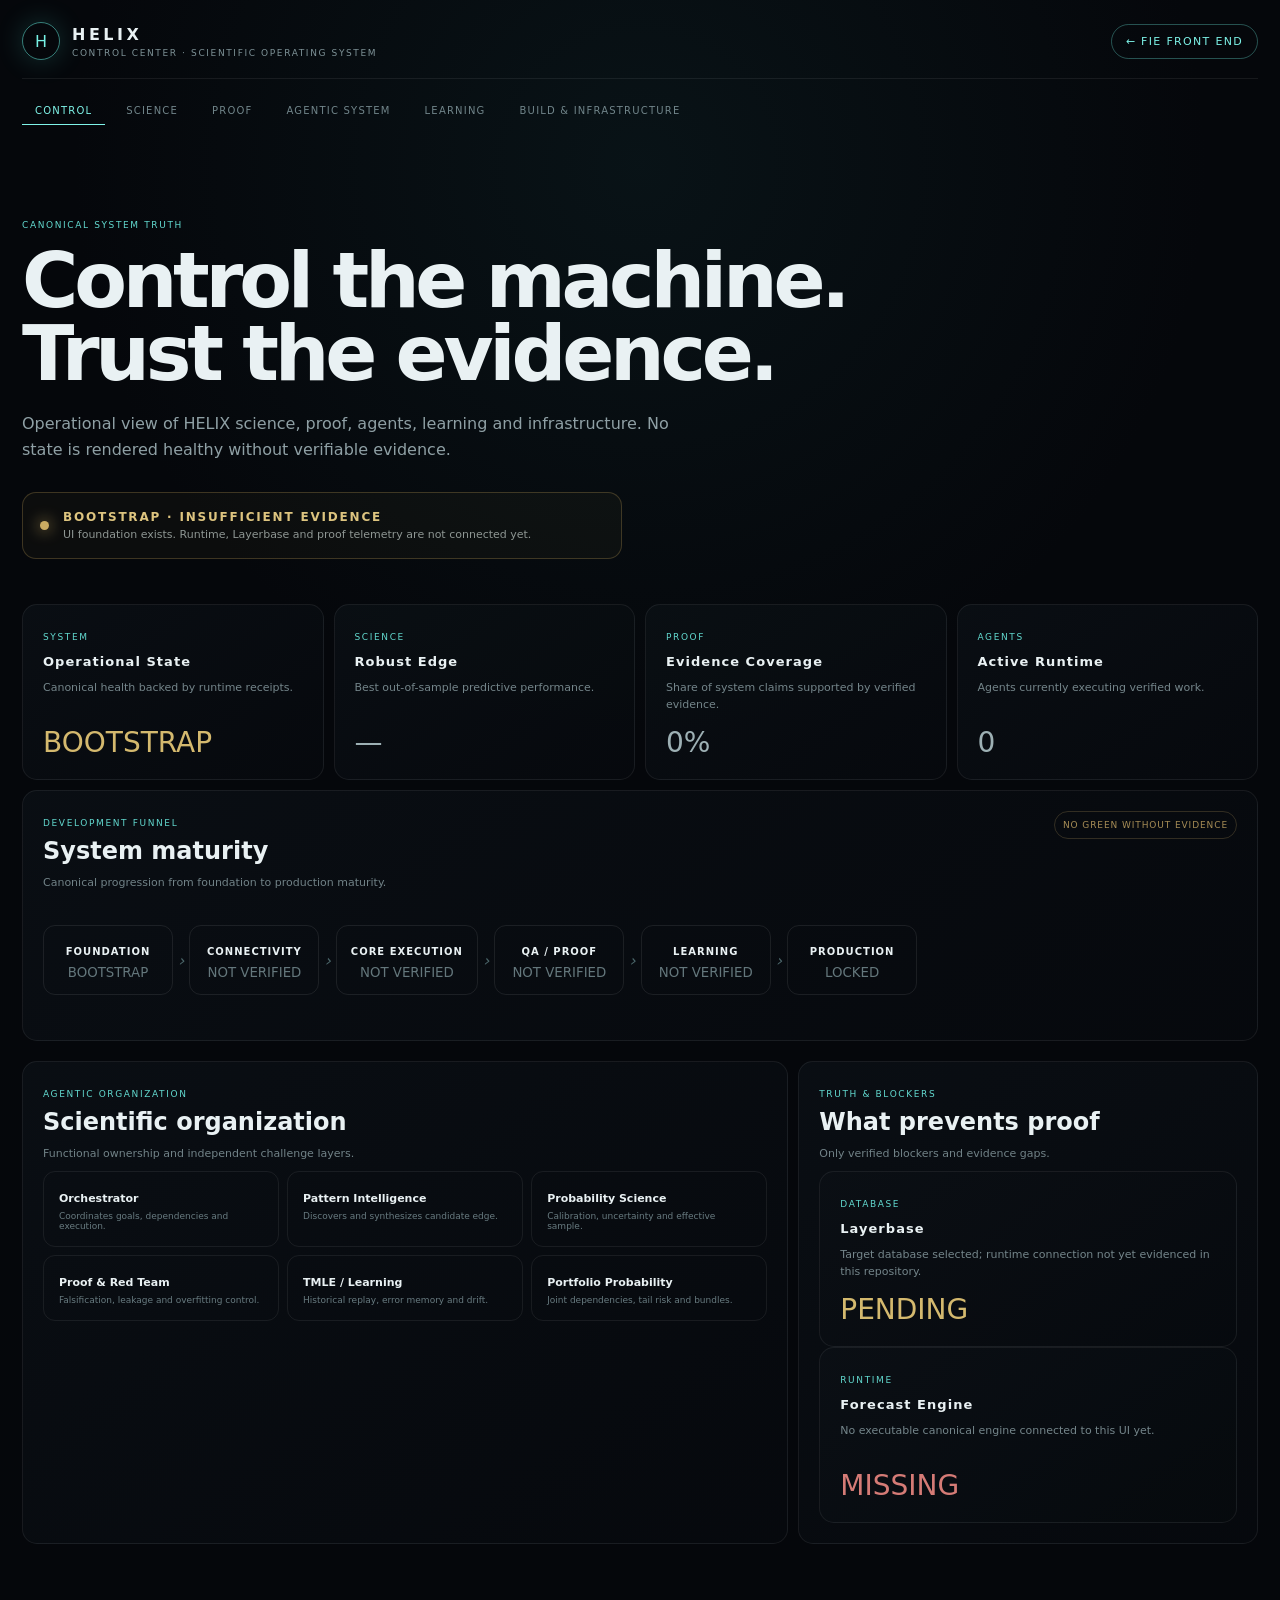
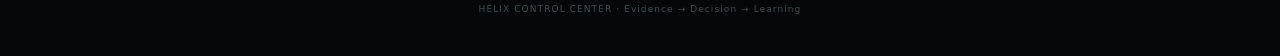
==== control/index.html @ 15e4487e "Add HELIX Control Center backend shell" ====
<!doctype html><html lang="en"><head><meta charset="utf-8"><meta name="viewport" content="width=device-width,initial-scale=1"><title>HELIX · Control Center</title><link rel="stylesheet" href="/assets/helix.css"><style>.controlgrid{display:grid;grid-template-columns:1.25fr .75fr;gap:10px}.flow{display:flex;align-items:center;gap:5px;overflow:auto;padding:25px 0}.node{min-width:130px;border:1px solid #ffffff15;border-radius:12px;padding:14px;text-align:center}.node b{font-size:10px;letter-spacing:.1em}.node small{display:block;color:#64777c;margin-top:6px}.arrow{color:#4b666a}.org{display:grid;grid-template-columns:repeat(3,1fr);gap:8px}.org div{border:1px solid #ffffff12;border-radius:12px;padding:15px}.org b{font-size:11px}.org small{display:block;color:#687b80;font-size:9px;margin-top:5px}.amber{color:#d4b96e}.red{color:#d57b76}.green{color:#67d8b0}@media(max-width:800px){.controlgrid{grid-template-columns:1fr}.org{grid-template-columns:1fr}}</style></head><body><div class="shell"><header><div class="brand"><span class="mark">H</span><div><b>HELIX</b><small>CONTROL CENTER · SCIENTIFIC OPERATING SYSTEM</small></div></div><a class="control" href="/">← FIE FRONT END</a></header><nav><a class="active">CONTROL</a><a>SCIENCE</a><a>PROOF</a><a>AGENTIC SYSTEM</a><a>LEARNING</a><a>BUILD & INFRASTRUCTURE</a></nav><main><section class="hero"><small>CANONICAL SYSTEM TRUTH</small><h1>Control the machine.<br>Trust the evidence.</h1><p>Operational view of HELIX science, proof, agents, learning and infrastructure. No state is rendered healthy without verifiable evidence.</p><div class="state"><i></i><div><b>BOOTSTRAP · INSUFFICIENT EVIDENCE</b><span>UI foundation exists. Runtime, Layerbase and proof telemetry are not connected yet.</span></div></div></section><section class="grid"><article><small>SYSTEM</small><h2>Operational State</h2><p>Canonical health backed by runtime receipts.</p><strong class="amber">BOOTSTRAP</strong></article><article><small>SCIENCE</small><h2>Robust Edge</h2><p>Best out-of-sample predictive performance.</p><strong>—</strong></article><article><small>PROOF</small><h2>Evidence Coverage</h2><p>Share of system claims supported by verified evidence.</p><strong>0%</strong></article><article><small>AGENTS</small><h2>Active Runtime</h2><p>Agents currently executing verified work.</p><strong>0</strong></article></section><section class="panel"><div class="panelhead"><div><small>DEVELOPMENT FUNNEL</small><h2>System maturity</h2><p>Canonical progression from foundation to production maturity.</p></div><span>NO GREEN WITHOUT EVIDENCE</span></div><div class="flow"><div class="node"><b>FOUNDATION</b><small class="amber">BOOTSTRAP</small></div><i class="arrow">›</i><div class="node"><b>CONNECTIVITY</b><small class="red">NOT VERIFIED</small></div><i class="arrow">›</i><div class="node"><b>CORE EXECUTION</b><small class="red">NOT VERIFIED</small></div><i class="arrow">›</i><div class="node"><b>QA / PROOF</b><small class="red">NOT VERIFIED</small></div><i class="arrow">›</i><div class="node"><b>LEARNING</b><small class="red">NOT VERIFIED</small></div><i class="arrow">›</i><div class="node"><b>PRODUCTION</b><small class="red">LOCKED</small></div></div></section><div class="controlgrid"><section class="panel"><div class="panelhead"><div><small>AGENTIC ORGANIZATION</small><h2>Scientific organization</h2><p>Functional ownership and independent challenge layers.</p></div></div><div class="org"><div><b>Orchestrator</b><small>Coordinates goals, dependencies and execution.</small></div><div><b>Pattern Intelligence</b><small>Discovers and synthesizes candidate edge.</small></div><div><b>Probability Science</b><small>Calibration, uncertainty and effective sample.</small></div><div><b>Proof & Red Team</b><small>Falsification, leakage and overfitting control.</small></div><div><b>TMLE / Learning</b><small>Historical replay, error memory and drift.</small></div><div><b>Portfolio Probability</b><small>Joint dependencies, tail risk and bundles.</small></div></div></section><section class="panel"><div class="panelhead"><div><small>TRUTH & BLOCKERS</small><h2>What prevents proof</h2><p>Only verified blockers and evidence gaps.</p></div></div><article><small>DATABASE</small><h2>Layerbase</h2><p>Target database selected; runtime connection not yet evidenced in this repository.</p><strong class="amber">PENDING</strong></article><article><small>RUNTIME</small><h2>Forecast Engine</h2><p>No executable canonical engine connected to this UI yet.</p><strong class="red">MISSING</strong></article></section></div></main><footer>HELIX CONTROL CENTER · Evidence → Decision → Learning</footer></div></body></html>
---- assets/helix.css ----
*{box-sizing:border-box}body{margin:0;background:#05070b;color:#e9f1f3;font-family:Inter,ui-sans-serif,system-ui,-apple-system,sans-serif;background-image:radial-gradient(circle at 50% 10%,#102a2e55,transparent 35%)}.shell{max-width:1500px;margin:auto;padding:22px}header{display:flex;align-items:center;justify-content:space-between;border-bottom:1px solid #ffffff12;padding-bottom:18px}.brand{display:flex;gap:12px;align-items:center}.brand b{letter-spacing:.22em}.brand small{display:block;color:#7e9297;font-size:9px;letter-spacing:.18em;margin-top:4px}.mark{display:grid;place-items:center;width:38px;height:38px;border:1px solid #62e6da88;border-radius:50%;color:#77f1e5;box-shadow:0 0 28px #55e6d433}.control{font-size:11px;letter-spacing:.12em;color:#7cf0e5;text-decoration:none;border:1px solid #6be7db55;padding:10px 14px;border-radius:999px}nav{display:flex;gap:8px;overflow:auto;padding:18px 0}nav a{white-space:nowrap;padding:8px 13px;font-size:10px;letter-spacing:.12em;color:#71858a}.active{color:#7ff3e8!important;border-bottom:1px solid #7ff3e8}.hero{padding:70px 0 35px;max-width:920px}.hero>small,.panelhead small,article small{font-size:9px;letter-spacing:.18em;color:#62d9cf}.hero h1{font-size:clamp(38px,6vw,82px);line-height:.95;margin:13px 0 20px;letter-spacing:-.055em}.hero p{color:#8fa0a5;max-width:650px;line-height:1.6}.state{margin-top:30px;display:flex;gap:14px;align-items:center;border:1px solid #c5a45c44;background:#c5a45c0a;padding:17px;border-radius:14px;width:min(600px,100%)}.state i{width:9px;height:9px;border-radius:50%;background:#c9aa62;box-shadow:0 0 15px #c9aa62}.state b{display:block;color:#ddc47f;letter-spacing:.15em;font-size:12px}.state span{display:block;color:#8e9693;font-size:11px;margin-top:4px}.grid{display:grid;grid-template-columns:repeat(4,1fr);gap:10px;margin:10px 0}.metrics{grid-template-columns:repeat(3,1fr)}article,.panel{border:1px solid #ffffff12;background:linear-gradient(145deg,#0b1015dd,#070a0edd);border-radius:15px;padding:20px;min-height:150px}article h2{font-size:13px;letter-spacing:.08em;margin:10px 0}article p{font-size:11px;color:#74858a;line-height:1.5;min-height:35px}article strong{font-size:28px;color:#9db0b4;font-weight:400}.panel{margin:10px 0}.panelhead{display:flex;justify-content:space-between;gap:20px;align-items:start}.panelhead h2{margin:7px 0 0}.panelhead p{color:#718287;font-size:11px}.panelhead>span{font-size:9px;letter-spacing:.1em;color:#a78d56;border:1px solid #a78d5644;padding:8px;border-radius:999px}.horizons{display:grid;grid-template-columns:repeat(6,1fr);gap:8px;margin-top:22px}.horizons div{padding:18px 10px;text-align:center;border:1px solid #ffffff0e;border-radius:12px;color:#6e8186;font-size:10px}.horizons b{display:block;font-size:24px;color:#93a6aa;margin-top:8px}footer{text-align:center;color:#405055;font-size:9px;letter-spacing:.12em;padding:50px 0 20px}@media(max-width:800px){.grid,.metrics{grid-template-columns:1fr 1fr}.horizons{grid-template-columns:repeat(3,1fr)}.hero{padding-top:45px}}@media(max-width:520px){.shell{padding:14px}.grid,.metrics{grid-template-columns:1fr}.panelhead{display:block}.panelhead>span{display:inline-block;margin-top:10px}header .control{font-size:8px}.hero h1{font-size:46px}}
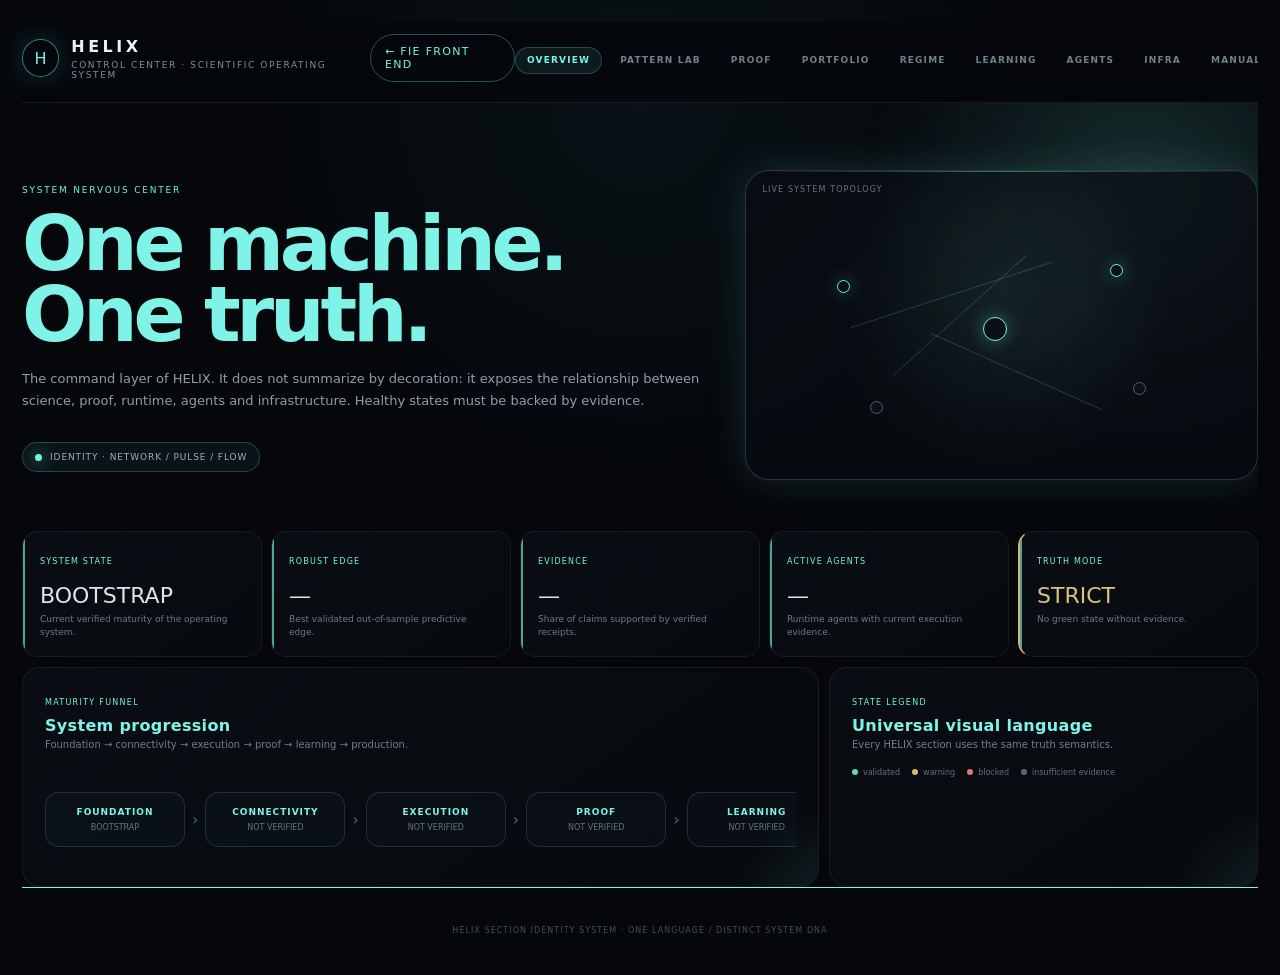
==== commit 82b62233: "Implement HELIX section identity system across control center" ====
--- a/control/index.html
+++ b/control/index.html
@@ -1 +1,11 @@
-<!doctype html><html lang="en"><head><meta charset="utf-8"><meta name="viewport" content="width=device-width,initial-scale=1"><title>HELIX · Control Center</title><link rel="stylesheet" href="/assets/helix.css"><style>.controlgrid{display:grid;grid-template-columns:1.25fr .75fr;gap:10px}.flow{display:flex;align-items:center;gap:5px;overflow:auto;padding:25px 0}.node{min-width:130px;border:1px solid #ffffff15;border-radius:12px;padding:14px;text-align:center}.node b{font-size:10px;letter-spacing:.1em}.node small{display:block;color:#64777c;margin-top:6px}.arrow{color:#4b666a}.org{display:grid;grid-template-columns:repeat(3,1fr);gap:8px}.org div{border:1px solid #ffffff12;border-radius:12px;padding:15px}.org b{font-size:11px}.org small{display:block;color:#687b80;font-size:9px;margin-top:5px}.amber{color:#d4b96e}.red{color:#d57b76}.green{color:#67d8b0}@media(max-width:800px){.controlgrid{grid-template-columns:1fr}.org{grid-template-columns:1fr}}</style></head><body><div class="shell"><header><div class="brand"><span class="mark">H</span><div><b>HELIX</b><small>CONTROL CENTER · SCIENTIFIC OPERATING SYSTEM</small></div></div><a class="control" href="/">← FIE FRONT END</a></header><nav><a class="active">CONTROL</a><a>SCIENCE</a><a>PROOF</a><a>AGENTIC SYSTEM</a><a>LEARNING</a><a>BUILD & INFRASTRUCTURE</a></nav><main><section class="hero"><small>CANONICAL SYSTEM TRUTH</small><h1>Control the machine.<br>Trust the evidence.</h1><p>Operational view of HELIX science, proof, agents, learning and infrastructure. No state is rendered healthy without verifiable evidence.</p><div class="state"><i></i><div><b>BOOTSTRAP · INSUFFICIENT EVIDENCE</b><span>UI foundation exists. Runtime, Layerbase and proof telemetry are not connected yet.</span></div></div></section><section class="grid"><article><small>SYSTEM</small><h2>Operational State</h2><p>Canonical health backed by runtime receipts.</p><strong class="amber">BOOTSTRAP</strong></article><article><small>SCIENCE</small><h2>Robust Edge</h2><p>Best out-of-sample predictive performance.</p><strong>—</strong></article><article><small>PROOF</small><h2>Evidence Coverage</h2><p>Share of system claims supported by verified evidence.</p><strong>0%</strong></article><article><small>AGENTS</small><h2>Active Runtime</h2><p>Agents currently executing verified work.</p><strong>0</strong></article></section><section class="panel"><div class="panelhead"><div><small>DEVELOPMENT FUNNEL</small><h2>System maturity</h2><p>Canonical progression from foundation to production maturity.</p></div><span>NO GREEN WITHOUT EVIDENCE</span></div><div class="flow"><div class="node"><b>FOUNDATION</b><small class="amber">BOOTSTRAP</small></div><i class="arrow">›</i><div class="node"><b>CONNECTIVITY</b><small class="red">NOT VERIFIED</small></div><i class="arrow">›</i><div class="node"><b>CORE EXECUTION</b><small class="red">NOT VERIFIED</small></div><i class="arrow">›</i><div class="node"><b>QA / PROOF</b><small class="red">NOT VERIFIED</small></div><i class="arrow">›</i><div class="node"><b>LEARNING</b><small class="red">NOT VERIFIED</small></div><i class="arrow">›</i><div class="node"><b>PRODUCTION</b><small class="red">LOCKED</small></div></div></section><div class="controlgrid"><section class="panel"><div class="panelhead"><div><small>AGENTIC ORGANIZATION</small><h2>Scientific organization</h2><p>Functional ownership and independent challenge layers.</p></div></div><div class="org"><div><b>Orchestrator</b><small>Coordinates goals, dependencies and execution.</small></div><div><b>Pattern Intelligence</b><small>Discovers and synthesizes candidate edge.</small></div><div><b>Probability Science</b><small>Calibration, uncertainty and effective sample.</small></div><div><b>Proof & Red Team</b><small>Falsification, leakage and overfitting control.</small></div><div><b>TMLE / Learning</b><small>Historical replay, error memory and drift.</small></div><div><b>Portfolio Probability</b><small>Joint dependencies, tail risk and bundles.</small></div></div></section><section class="panel"><div class="panelhead"><div><small>TRUTH & BLOCKERS</small><h2>What prevents proof</h2><p>Only verified blockers and evidence gaps.</p></div></div><article><small>DATABASE</small><h2>Layerbase</h2><p>Target database selected; runtime connection not yet evidenced in this repository.</p><strong class="amber">PENDING</strong></article><article><small>RUNTIME</small><h2>Forecast Engine</h2><p>No executable canonical engine connected to this UI yet.</p><strong class="red">MISSING</strong></article></section></div></main><footer>HELIX CONTROL CENTER · Evidence → Decision → Learning</footer></div></body></html>+<!doctype html><html lang="en"><head><meta charset="utf-8"><meta name="viewport" content="width=device-width,initial-scale=1"><title>HELIX · Control Center</title><link rel="stylesheet" href="/assets/helix.css"><link rel="stylesheet" href="/assets/control-identity.css"></head><body><div class="control-shell" data-theme="overview"><header><div class="brand"><span class="mark">H</span><div><b>HELIX</b><small>CONTROL CENTER · SCIENTIFIC OPERATING SYSTEM</small></div></div><a class="control" href="/">← FIE FRONT END</a><div class="section-nav"><button class="active" data-section-target="overview">OVERVIEW</button><button data-section-target="pattern">PATTERN LAB</button><button data-section-target="proof">PROOF</button><button data-section-target="portfolio">PORTFOLIO</button><button data-section-target="regime">REGIME</button><button data-section-target="learning">LEARNING</button><button data-section-target="agents">AGENTS</button><button data-section-target="infra">INFRA</button><button data-section-target="manual">MANUAL</button></div></header><main>
+<section class="view active" data-section="overview"><div class="section-hero"><div><span class="eyebrow">System Nervous Center</span><h1>One machine.<br>One truth.</h1><p>The command layer of HELIX. It does not summarize by decoration: it exposes the relationship between science, proof, runtime, agents and infrastructure. Healthy states must be backed by evidence.</p><div class="identity-chip"><i></i> IDENTITY · NETWORK / PULSE / FLOW</div></div><div class="viz"><span class="viz-label">Live system topology</span><div class="scan"></div><div class="dna-map"><span class="dna-line" style="width:45%;left:18%;top:48%;transform:rotate(-18deg)"></span><span class="dna-line" style="width:40%;left:35%;top:50%;transform:rotate(24deg)"></span><span class="dna-line" style="width:38%;left:27%;top:66%;transform:rotate(-42deg)"></span><span class="dna-node big" style="left:46%;top:44%"></span><span class="dna-node" style="left:15%;top:30%"></span><span class="dna-node" style="left:73%;top:24%"></span><span class="dna-node muted" style="left:78%;top:69%"></span><span class="dna-node muted" style="left:22%;top:76%"></span></div></div></div><div class="metric-strip"><div class="metric"><small>SYSTEM STATE</small><b>BOOTSTRAP</b><span>Current verified maturity of the operating system.</span></div><div class="metric"><small>ROBUST EDGE</small><b>—</b><span>Best validated out-of-sample predictive edge.</span></div><div class="metric"><small>EVIDENCE</small><b>—</b><span>Share of claims supported by verified receipts.</span></div><div class="metric"><small>ACTIVE AGENTS</small><b>—</b><span>Runtime agents with current execution evidence.</span></div><div class="metric truth-card"><small>TRUTH MODE</small><b>STRICT</b><span>No green state without evidence.</span></div></div><div class="system-grid"><section class="identity-panel"><div class="panel-title"><small>MATURITY FUNNEL</small><h2>System progression</h2><p>Foundation → connectivity → execution → proof → learning → production.</p></div><div class="flowline"><div class="flow-node"><b>FOUNDATION</b><small>BOOTSTRAP</small></div><span class="flow-arrow">›</span><div class="flow-node"><b>CONNECTIVITY</b><small>NOT VERIFIED</small></div><span class="flow-arrow">›</span><div class="flow-node"><b>EXECUTION</b><small>NOT VERIFIED</small></div><span class="flow-arrow">›</span><div class="flow-node"><b>PROOF</b><small>NOT VERIFIED</small></div><span class="flow-arrow">›</span><div class="flow-node"><b>LEARNING</b><small>NOT VERIFIED</small></div><span class="flow-arrow">›</span><div class="flow-node"><b>PRODUCTION</b><small>LOCKED</small></div></div></section><section class="identity-panel"><div class="panel-title"><small>STATE LEGEND</small><h2>Universal visual language</h2><p>Every HELIX section uses the same truth semantics.</p></div><div class="legend"><span><i class="lg-valid"></i>validated</span><span><i class="lg-warn"></i>warning</span><span><i class="lg-block"></i>blocked</span><span><i class="lg-unknown"></i>insufficient evidence</span></div></section></div></section>
+<section class="view" data-section="pattern"><div class="section-hero"><div><span class="eyebrow">Pattern Intelligence Laboratory</span><h1>Discover.<br>Mutate. Falsify.</h1><p>Experimental surface for pattern families, synthetic interactions, ablations and challenger generation. Its visual DNA is biological: constellations, recombination and mutation.</p><div class="identity-chip"><i></i> IDENTITY · DNA / CONSTELLATION / MUTATION</div></div><div class="viz"><span class="viz-label">Pattern constellation</span><div class="dna-map"><span class="dna-line" style="width:39%;left:18%;top:35%;transform:rotate(14deg)"></span><span class="dna-line" style="width:46%;left:31%;top:52%;transform:rotate(-24deg)"></span><span class="dna-line" style="width:31%;left:20%;top:66%;transform:rotate(-12deg)"></span><span class="dna-line" style="width:32%;left:52%;top:59%;transform:rotate(30deg)"></span><span class="dna-node big" style="left:46%;top:46%"></span><span class="dna-node" style="left:16%;top:28%"></span><span class="dna-node" style="left:28%;top:70%"></span><span class="dna-node" style="left:73%;top:27%"></span><span class="dna-node muted" style="left:79%;top:72%"></span></div></div></div><div class="metric-strip"><div class="metric"><small>PRICE</small><b>—</b><span>Momentum, trend, volatility and recovery patterns.</span></div><div class="metric"><small>FUNDAMENTALS</small><b>—</b><span>Valuation, earnings and revision signals.</span></div><div class="metric"><small>MACRO</small><b>—</b><span>Rates, FX, commodities and economic regime.</span></div><div class="metric"><small>NEWS / EVENTS</small><b>—</b><span>Novelty, sentiment and event interactions.</span></div><div class="metric"><small>ENSEMBLES</small><b>—</b><span>Multi-pattern recipes and challenger combinations.</span></div></div><div class="system-grid"><section class="identity-panel"><div class="panel-title"><small>EXPERIMENT PIPELINE</small><h2>Pattern lifecycle</h2><p>Generate → test → reject/retain → combine → validate → blind proof.</p></div><div class="flowline"><div class="flow-node"><b>GENERATE</b><small>candidate</small></div><span class="flow-arrow">›</span><div class="flow-node"><b>TEST</b><small>validation</small></div><span class="flow-arrow">›</span><div class="flow-node"><b>FALSIFY</b><small>red team</small></div><span class="flow-arrow">›</span><div class="flow-node"><b>COMBINE</b><small>synthesis</small></div><span class="flow-arrow">›</span><div class="flow-node"><b>CHALLENGE</b><small>champion</small></div></div></section><section class="identity-panel"><div class="panel-title"><small>SCIENTIFIC STATE</small><h2>Telemetry pending</h2><p>The visual system is implemented. Live pattern metrics appear only when the canonical runtime exposes them.</p></div><span class="status-pill">INSUFFICIENT EVIDENCE</span></section></div></section>
+<section class="view" data-section="proof"><div class="section-hero"><div><span class="eyebrow">Scientific Verification</span><h1>Evidence must<br>survive gates.</h1><p>Proof is linear and forensic. Every candidate moves through explicit scientific gates with calibration, leakage, sample quality and overfitting controls.</p><div class="identity-chip"><i></i> IDENTITY · GATES / CONFIDENCE / FORENSICS</div></div><div class="viz"><span class="viz-label">Proof gate architecture</span><div class="gate-stack"><div class="gate"><i></i><b>DISCOVERY</b><small>candidate creation</small></div><div class="gate"><i></i><b>VALIDATION</b><small>purged OOS tests</small></div><div class="gate"><i></i><b>BLIND PROOF</b><small>untouched evidence</small></div><div class="gate"><i></i><b>HOLDOUT</b><small>rare final gate</small></div></div></div></div><div class="metric-strip"><div class="metric"><small>AUC</small><b>—</b><span>Discrimination quality out of sample.</span></div><div class="metric"><small>BRIER</small><b>—</b><span>Probability accuracy and calibration.</span></div><div class="metric"><small>LOG LOSS</small><b>—</b><span>Penalty for confident probability errors.</span></div><div class="metric"><small>ECE</small><b>—</b><span>Calibration error across probability bins.</span></div><div class="metric"><small>EFFECTIVE N</small><b>—</b><span>Independent information after overlap adjustment.</span></div></div><div class="system-grid"><section class="identity-panel"><div class="panel-title"><small>ANTI-OVERFITTING</small><h2>Independent challenge layer</h2><p>Leakage, multiple testing, sample overlap, ticker concentration, regime concentration and parameter instability.</p></div><div class="legend"><span><i class="lg-unknown"></i>look-ahead</span><span><i class="lg-unknown"></i>survivorship</span><span><i class="lg-unknown"></i>selection bias</span><span><i class="lg-unknown"></i>multiple testing</span></div></section><section class="identity-panel"><div class="panel-title"><small>PROOF STATUS</small><h2>No synthetic success states</h2><p>Metrics remain blank until evidence is connected.</p></div><span class="status-pill">STRICT PROOF MODE</span></section></div></section>
+<section class="view" data-section="portfolio"><div class="section-hero"><div><span class="eyebrow">Portfolio Probability Engine</span><h1>Optimize the<br>joint system.</h1><p>Portfolio is orbital rather than tabular: individual assets are nodes inside a dependency field. The engine must reason about correlation regimes, common risk, tail risk and causal diversification.</p><div class="identity-chip"><i></i> IDENTITY · ORBITS / DEPENDENCY / GRAVITY</div></div><div class="viz"><span class="viz-label">Multi-asset dependency field</span><div class="orbit o3"></div><div class="orbit o2"></div><div class="orbit o1"></div><div class="orbit-core">BUNDLE</div><span class="sat s1"></span><span class="sat s2"></span><span class="sat s3"></span><span class="sat s4"></span><span class="sat s5"></span></div></div><div class="metric-strip"><div class="metric"><small>P(RETURN +)</small><b>—</b><span>Probability the bundle produces positive return.</span></div><div class="metric"><small>P(BEAT BM)</small><b>—</b><span>Probability of outperforming benchmark.</span></div><div class="metric"><small>P(ECON EDGE)</small><b>—</b><span>Probability of economically meaningful return.</span></div><div class="metric"><small>TAIL RISK</small><b>—</b><span>Downside probability under stressed joint states.</span></div><div class="metric"><small>ROBUST EDGE</small><b>—</b><span>Calibrated portfolio-level edge after penalties.</span></div></div><div class="system-grid"><section class="identity-panel"><div class="panel-title"><small>BUNDLE LOGIC</small><h2>Not top-10 ranking</h2><p>Selection must optimize joint behavior, not simply collect the highest individual scores.</p></div><div class="flowline"><div class="flow-node"><b>ASSETS</b><small>calibrated forecasts</small></div><span class="flow-arrow">›</span><div class="flow-node"><b>DEPENDENCIES</b><small>linear + nonlinear</small></div><span class="flow-arrow">›</span><div class="flow-node"><b>SCENARIOS</b><small>stress / Monte Carlo</small></div><span class="flow-arrow">›</span><div class="flow-node"><b>BUNDLE</b><small>optimized joint risk</small></div></div></section><section class="identity-panel"><div class="panel-title"><small>ENGINE STATE</small><h2>Awaiting canonical outputs</h2><p>The orbital UI is in place; values stay unpopulated until runtime evidence exists.</p></div><span class="status-pill">TELEMETRY PENDING</span></section></div></section>
+<section class="view" data-section="regime"><div class="section-hero"><div><span class="eyebrow">Market Regime Intelligence</span><h1>Know the climate<br>before the signal.</h1><p>Regime is environmental. It explains the market state in which patterns operate and where their historical edge may weaken, disappear or reverse.</p><div class="identity-chip"><i></i> IDENTITY · LANDSCAPE / HEAT / CLIMATE</div></div><div class="viz"><span class="viz-label">Regime landscape</span><div class="regime-bands"><div class="regime-band"><small>VOL</small></div><div class="regime-band"><small>RATES</small></div><div class="regime-band"><small>LIQUIDITY</small></div><div class="regime-band"><small>TREND</small></div><div class="regime-band"><small>RISK</small></div></div></div></div><div class="metric-strip"><div class="metric"><small>REGIME</small><b>—</b><span>Current detected market environment.</span></div><div class="metric"><small>CONFIDENCE</small><b>—</b><span>Probability assigned to regime classification.</span></div><div class="metric"><small>DRIFT</small><b>—</b><span>Distance from the pattern training environment.</span></div><div class="metric"><small>VOL STATE</small><b>—</b><span>Volatility structure and transition state.</span></div><div class="metric"><small>LIQUIDITY</small><b>—</b><span>Broad market liquidity environment.</span></div></div></section>
+<section class="view" data-section="learning"><div class="section-hero"><div><span class="eyebrow">TMLE / Continuous Learning</span><h1>Every error<br>becomes data.</h1><p>The learning layer replays historical decision points, resolves future outcomes, classifies errors, detects drift and feeds controlled challenger generation.</p><div class="identity-chip"><i></i> IDENTITY · LOOP / REPLAY / EVOLUTION</div></div><div class="viz"><span class="viz-label">Continuous learning loop</span><div class="loop"></div><div class="loop-node l1">FORECAST</div><div class="loop-node l2">OUTCOME</div><div class="loop-node l3">ERROR</div><div class="loop-node l4">UPDATE</div></div></div><div class="metric-strip"><div class="metric"><small>REPLAYS</small><b>—</b><span>Historical point-in-time simulations completed.</span></div><div class="metric"><small>ERROR MEMORY</small><b>—</b><span>Structured mistakes available for learning.</span></div><div class="metric"><small>DRIFT ALERTS</small><b>—</b><span>Patterns with degrading live behavior.</span></div><div class="metric"><small>CHALLENGERS</small><b>—</b><span>Models currently contesting the champion.</span></div><div class="metric"><small>PLATEAU</small><b>—</b><span>Local predictive ceiling status.</span></div></div></section>
+<section class="view" data-section="agents"><div class="section-hero"><div><span class="eyebrow">Agentic Scientific Organization</span><h1>A company of<br>specialist agents.</h1><p>The agent surface behaves like an organization chart with explicit ownership, challenge layers and interdependencies. Runtime status is distinct from organizational design.</p><div class="identity-chip"><i></i> IDENTITY · ORG GRAPH / OWNERSHIP / FLOWS</div></div><div class="viz"><span class="viz-label">Functional organization</span><div class="org-chart"><div class="org-box"><b>ORCHESTRATOR</b><small>Goals, sequencing, dependencies</small></div><div class="org-box"><b>PATTERN INTELLIGENCE</b><small>Discovery + synthesis</small></div><div class="org-box"><b>PROBABILITY SCIENCE</b><small>Calibration + uncertainty</small></div><div class="org-box"><b>PROOF / RED TEAM</b><small>Falsification + leakage</small></div><div class="org-box"><b>TMLE LEARNING</b><small>Replay + drift</small></div><div class="org-box"><b>PORTFOLIO</b><small>Joint dependencies</small></div><div class="org-box"><b>INFRA GUARDIAN</b><small>Runtime + cost + resilience</small></div></div></div></div><div class="metric-strip"><div class="metric"><small>ACTIVE</small><b>—</b><span>Agents with verified current runtime.</span></div><div class="metric"><small>BLOCKED</small><b>—</b><span>Agents waiting on dependencies.</span></div><div class="metric"><small>QUEUED</small><b>—</b><span>Pending work accepted by orchestration.</span></div><div class="metric"><small>HANDOFFS</small><b>—</b><span>Current inter-agent dependencies.</span></div><div class="metric"><small>FAILURES</small><b>—</b><span>Execution failures requiring intervention.</span></div></div></section>
+<section class="view" data-section="infra"><div class="section-hero"><div><span class="eyebrow">Infrastructure & Continuity</span><h1>Keep the machine<br>alive and observable.</h1><p>Infrastructure uses pipeline topology. Database, repository, deployment, external services, backups and cost controls become one operational map.</p><div class="identity-chip"><i></i> IDENTITY · PIPELINE / TOPOLOGY / HEALTH</div></div><div class="viz"><span class="viz-label">Infrastructure topology</span><div class="topology"><div class="topo-col"><div class="topo-node">GITHUB</div><div class="topo-node">SOURCE</div></div><div class="topo-col"><div class="topo-node">RUNTIME</div><div class="topo-node">AGENTS</div></div><div class="topo-col"><div class="topo-node">LAYERBASE</div><div class="topo-node">STORAGE</div></div><div class="topo-col"><div class="topo-node">FRONT END</div><div class="topo-node">CONTROL</div></div></div></div></div><div class="metric-strip"><div class="metric"><small>DATABASE</small><b>LAYERBASE</b><span>Canonical target database for HELIX.</span></div><div class="metric"><small>REPOSITORY</small><b>GITHUB</b><span>Canonical source repository.</span></div><div class="metric"><small>BACKUP</small><b>—</b><span>Verified recoverability state.</span></div><div class="metric"><small>COST</small><b>—</b><span>Current infrastructure spend state.</span></div><div class="metric"><small>UPTIME</small><b>—</b><span>Measured service continuity.</span></div></div></section>
+<section class="view" data-section="manual"><div class="section-hero"><div><span class="eyebrow">Operating Manual & Governance</span><h1>Make the system<br>legible to itself.</h1><p>The manual is the governance layer: roles, mandates, inputs, outputs, escalation, handoffs, evidence standards and operational rules.</p><div class="identity-chip"><i></i> IDENTITY · PROCESS TREE / RESPONSIBILITY / GOVERNANCE</div></div><div class="viz"><span class="viz-label">Operating manual structure</span><div class="manual-tree"><div class="manual-col"><b>MISSION</b><span>Purpose<br>Scope<br>Success criteria</span></div><div class="manual-col"><b>OWNERSHIP</b><span>Role<br>Inputs<br>Outputs</span></div><div class="manual-col"><b>PROCESS</b><span>Triggers<br>Handoffs<br>Escalation</span></div><div class="manual-col"><b>PROOF</b><span>Evidence<br>QA<br>Audit trail</span></div></div></div></div><div class="metric-strip"><div class="metric"><small>DIVISIONS</small><b>—</b><span>Defined organizational units in the manual.</span></div><div class="metric"><small>PROCESSES</small><b>—</b><span>Canonical operating processes documented.</span></div><div class="metric"><small>OWNERS</small><b>—</b><span>Processes with explicit accountable owner.</span></div><div class="metric"><small>HANDOFFS</small><b>—</b><span>Documented cross-division dependencies.</span></div><div class="metric"><small>GAPS</small><b>—</b><span>Unresolved operating-manual gaps.</span></div></div></section>
+</main><div class="section-footer">HELIX SECTION IDENTITY SYSTEM · ONE LANGUAGE / DISTINCT SYSTEM DNA</div></div><script src="/assets/control-identity.js"></script></body></html>
--- a/assets/control-identity.css
+++ b/assets/control-identity.css
@@ -0,0 +1 @@
+*{box-sizing:border-box}.control-shell{--accent:#7ff3e8;--accent-rgb:127,243,232;--accent2:#3bc6ff;--geometry:20px;--glow:0 0 40px rgba(var(--accent-rgb),.14);max-width:1580px;margin:auto;padding:22px}.control-shell[data-theme="overview"]{--accent:#76f3df;--accent-rgb:118,243,223;--accent2:#52b8ff}.control-shell[data-theme="pattern"]{--accent:#b68cff;--accent-rgb:182,140,255;--accent2:#ff72c8}.control-shell[data-theme="proof"]{--accent:#63d7ff;--accent-rgb:99,215,255;--accent2:#7fffc4}.control-shell[data-theme="portfolio"]{--accent:#e6c36b;--accent-rgb:230,195,107;--accent2:#ff8f66}.control-shell[data-theme="regime"]{--accent:#69e0a9;--accent-rgb:105,224,169;--accent2:#8ec5ff}.control-shell[data-theme="learning"]{--accent:#ff8ca5;--accent-rgb:255,140,165;--accent2:#a98cff}.control-shell[data-theme="agents"]{--accent:#56d7ff;--accent-rgb:86,215,255;--accent2:#b58cff}.control-shell[data-theme="infra"]{--accent:#7be0a8;--accent-rgb:123,224,168;--accent2:#75a9ff}.control-shell[data-theme="manual"]{--accent:#d6b870;--accent-rgb:214,184,112;--accent2:#f0e0aa}body{overflow-x:hidden}.control-shell header{position:sticky;top:0;z-index:20;background:linear-gradient(#05070bf5,#05070bcc);backdrop-filter:blur(20px);padding-top:10px}.section-nav{display:flex;gap:6px;overflow:auto;padding:15px 0 10px;scrollbar-width:none}.section-nav::-webkit-scrollbar{display:none}.section-nav button{border:0;background:transparent;color:#6f8288;padding:9px 12px;font:600 9px/1 Inter,system-ui,sans-serif;letter-spacing:.13em;white-space:nowrap;cursor:pointer;border-radius:999px;transition:.25s}.section-nav button:hover{color:#c8d6d9;background:#ffffff08}.section-nav button.active{color:var(--accent);background:rgba(var(--accent-rgb),.08);box-shadow:inset 0 0 0 1px rgba(var(--accent-rgb),.22)}.view{display:none;animation:viewIn .45s ease}.view.active{display:block}@keyframes viewIn{from{opacity:0;transform:translateY(8px)}to{opacity:1;transform:none}}.section-hero{position:relative;min-height:420px;padding:58px 0 34px;display:grid;grid-template-columns:minmax(0,1fr) minmax(320px,.75fr);gap:40px;align-items:center;overflow:hidden}.section-hero:before{content:"";position:absolute;width:600px;height:600px;border-radius:50%;right:-180px;top:-220px;background:radial-gradient(circle,rgba(var(--accent-rgb),.16),transparent 64%);filter:blur(12px);pointer-events:none}.eyebrow{font-size:9px;letter-spacing:.2em;color:var(--accent);text-transform:uppercase}.section-hero h1{font-size:clamp(42px,6vw,84px);line-height:.92;letter-spacing:-.055em;margin:12px 0 18px;max-width:880px}.section-hero p{max-width:720px;color:#8ea0a5;line-height:1.65;font-size:13px}.identity-chip{display:inline-flex;align-items:center;gap:8px;margin-top:18px;border:1px solid rgba(var(--accent-rgb),.23);background:rgba(var(--accent-rgb),.05);color:#9eb1b5;padding:9px 12px;border-radius:999px;font-size:9px;letter-spacing:.1em}.identity-chip i{width:7px;height:7px;border-radius:50%;background:var(--accent);box-shadow:0 0 16px var(--accent)}.viz{position:relative;min-height:310px;border:1px solid rgba(var(--accent-rgb),.2);border-radius:24px;background:radial-gradient(circle at 50% 40%,rgba(var(--accent-rgb),.09),transparent 55%),#090d12aa;box-shadow:var(--glow);overflow:hidden}.viz-label{position:absolute;left:16px;top:14px;color:#62767b;font-size:8px;letter-spacing:.14em;text-transform:uppercase}.scan{position:absolute;left:0;right:0;height:1px;background:linear-gradient(90deg,transparent,var(--accent),transparent);opacity:.4;animation:scan 5s linear infinite}@keyframes scan{0%{top:8%}100%{top:92%}}.metric-strip{display:grid;grid-template-columns:repeat(5,1fr);gap:9px;margin:8px 0 10px}.metric{position:relative;border:1px solid #ffffff10;background:linear-gradient(145deg,#0b1015e8,#070a0ee8);border-radius:15px;padding:17px;min-height:126px;overflow:hidden}.metric:before{content:"";position:absolute;left:0;top:0;bottom:0;width:2px;background:var(--accent);opacity:.65}.metric small{font-size:8px;color:var(--accent);letter-spacing:.15em}.metric b{display:block;font-size:22px;font-weight:450;color:#dbe7e9;margin:15px 0 5px}.metric span{display:block;color:#697c81;font-size:9px;line-height:1.45}.system-grid{display:grid;grid-template-columns:1.3fr .7fr;gap:10px}.identity-panel{border:1px solid #ffffff11;background:linear-gradient(145deg,#0b1015dd,#070a0edd);border-radius:18px;padding:22px;min-height:220px;position:relative;overflow:hidden}.identity-panel:after{content:"";position:absolute;width:240px;height:240px;border-radius:50%;right:-140px;bottom:-150px;background:radial-gradient(circle,rgba(var(--accent-rgb),.12),transparent 65%);pointer-events:none}.panel-title small{font-size:8px;color:var(--accent);letter-spacing:.16em}.panel-title h2{font-size:16px;letter-spacing:.02em;margin:7px 0 4px}.panel-title p{font-size:10px;color:#6d8085;margin:0 0 18px}.micro-note{font-size:8px;color:#55686d;line-height:1.45}.status-pill{display:inline-flex;padding:7px 10px;border-radius:999px;border:1px solid #c8a96144;color:#cfb66f;font-size:8px;letter-spacing:.12em}.flowline{display:flex;align-items:center;gap:7px;overflow:auto;padding:24px 0 6px}.flow-node{min-width:140px;border:1px solid rgba(var(--accent-rgb),.15);border-radius:14px;padding:14px;background:rgba(var(--accent-rgb),.025);text-align:center}.flow-node b{display:block;font-size:9px;letter-spacing:.11em}.flow-node small{display:block;color:#62757a;font-size:8px;margin-top:6px}.flow-arrow{color:var(--accent);opacity:.45}.dna-map{position:absolute;inset:30px 20px 15px}.dna-line{position:absolute;height:1px;background:rgba(var(--accent-rgb),.18);transform-origin:left center}.dna-node{position:absolute;width:13px;height:13px;border:1px solid var(--accent);border-radius:50%;background:#091016;box-shadow:0 0 18px rgba(var(--accent-rgb),.35);animation:pulse 3s ease-in-out infinite}.dna-node.big{width:24px;height:24px}.dna-node.muted{border-color:#506066;box-shadow:none}@keyframes pulse{50%{transform:scale(1.2);box-shadow:0 0 24px rgba(var(--accent-rgb),.6)}}.gate-stack{position:absolute;inset:45px 35px 25px;display:grid;grid-template-columns:repeat(4,1fr);gap:9px;align-items:center}.gate{height:180px;border:1px solid rgba(var(--accent-rgb),.16);border-radius:14px;display:flex;flex-direction:column;justify-content:center;align-items:center;gap:8px;background:linear-gradient(180deg,rgba(var(--accent-rgb),.05),transparent)}.gate b{font-size:9px;letter-spacing:.1em}.gate small{font-size:8px;color:#5f7278;text-align:center}.gate i{width:9px;height:9px;border-radius:50%;background:#8f7945;box-shadow:0 0 12px #8f7945}.orbit{position:absolute;border:1px solid rgba(var(--accent-rgb),.15);border-radius:50%;left:50%;top:50%;transform:translate(-50%,-50%)}.orbit.o1{width:95px;height:95px}.orbit.o2{width:170px;height:170px}.orbit.o3{width:250px;height:250px}.orbit-core{position:absolute;width:48px;height:48px;left:50%;top:50%;transform:translate(-50%,-50%);border-radius:50%;border:1px solid var(--accent);box-shadow:0 0 35px rgba(var(--accent-rgb),.35);display:grid;place-items:center;font-size:8px;color:var(--accent)}.sat{position:absolute;width:12px;height:12px;border-radius:50%;background:#0b1117;border:1px solid var(--accent);box-shadow:0 0 10px rgba(var(--accent-rgb),.28)}.sat.s1{left:20%;top:28%}.sat.s2{left:72%;top:25%}.sat.s3{left:80%;top:64%}.sat.s4{left:28%;top:75%}.sat.s5{left:47%;top:14%}.regime-bands{position:absolute;inset:52px 26px 24px;display:flex;align-items:flex-end;gap:8px}.regime-band{flex:1;border-radius:14px 14px 3px 3px;border:1px solid rgba(var(--accent-rgb),.14);background:linear-gradient(180deg,rgba(var(--accent-rgb),.12),rgba(var(--accent-rgb),.01));position:relative}.regime-band:nth-child(1){height:36%}.regime-band:nth-child(2){height:68%}.regime-band:nth-child(3){height:48%}.regime-band:nth-child(4){height:82%}.regime-band:nth-child(5){height:58%}.regime-band small{position:absolute;bottom:8px;left:0;right:0;text-align:center;color:#607378;font-size:7px}.loop{position:absolute;inset:58px 50px 35px;border:1px dashed rgba(var(--accent-rgb),.23);border-radius:50%}.loop-node{position:absolute;width:72px;height:72px;border-radius:50%;border:1px solid rgba(var(--accent-rgb),.35);background:#091016;display:grid;place-items:center;text-align:center;font-size:7px;letter-spacing:.08em;color:#9eb0b4}.loop-node.l1{left:44%;top:13%}.loop-node.l2{right:10%;top:45%}.loop-node.l3{left:42%;bottom:7%}.loop-node.l4{left:8%;top:45%}.org-chart{position:absolute;inset:46px 22px 22px;display:grid;grid-template-columns:repeat(3,1fr);gap:10px}.org-box{border:1px solid rgba(var(--accent-rgb),.14);border-radius:12px;padding:12px;background:rgba(var(--accent-rgb),.025)}.org-box:first-child{grid-column:1/-1;width:34%;justify-self:center}.org-box b{font-size:8px;letter-spacing:.08em}.org-box small{display:block;font-size:7px;color:#607278;margin-top:6px}.topology{position:absolute;inset:52px 24px 24px;display:grid;grid-template-columns:repeat(4,1fr);gap:11px;align-items:center}.topo-col{display:grid;gap:8px}.topo-node{border:1px solid rgba(var(--accent-rgb),.15);border-radius:11px;padding:11px 8px;text-align:center;color:#91a4a8;font-size:7px;letter-spacing:.08em;background:rgba(var(--accent-rgb),.02)}.manual-tree{position:absolute;inset:48px 24px 22px;display:grid;grid-template-columns:repeat(4,1fr);gap:10px}.manual-col{border-left:1px solid rgba(var(--accent-rgb),.25);padding-left:10px}.manual-col b{font-size:8px;letter-spacing:.09em;color:#c9d4d6}.manual-col span{display:block;margin-top:10px;color:#63767b;font-size:7px;line-height:1.45}.legend{display:flex;gap:12px;flex-wrap:wrap;margin-top:12px}.legend span{font-size:8px;color:#5f7277}.legend i{display:inline-block;width:6px;height:6px;border-radius:50%;margin-right:5px}.lg-valid{background:#63d8a9}.lg-warn{background:#d4b96e}.lg-block{background:#d67b76}.lg-unknown{background:#5a6b70}.truth-card{border-left:2px solid #d4b96e!important}.truth-card b{color:#d9c37f}.section-footer{padding:38px 0 18px;text-align:center;font-size:8px;color:#405156;letter-spacing:.13em}@media(max-width:1000px){.section-hero{grid-template-columns:1fr}.viz{min-height:300px}.metric-strip{grid-template-columns:repeat(3,1fr)}.system-grid{grid-template-columns:1fr}}@media(max-width:650px){.control-shell{padding:14px}.section-hero{padding-top:35px;min-height:auto}.section-hero h1{font-size:48px}.metric-strip{grid-template-columns:1fr 1fr}.gate-stack{inset:45px 15px 20px;grid-template-columns:repeat(2,1fr)}.gate{height:105px}.org-chart{grid-template-columns:1fr 1fr}.org-box:first-child{width:70%}.topology,.manual-tree{grid-template-columns:1fr 1fr}.section-nav button{padding:8px 9px}}
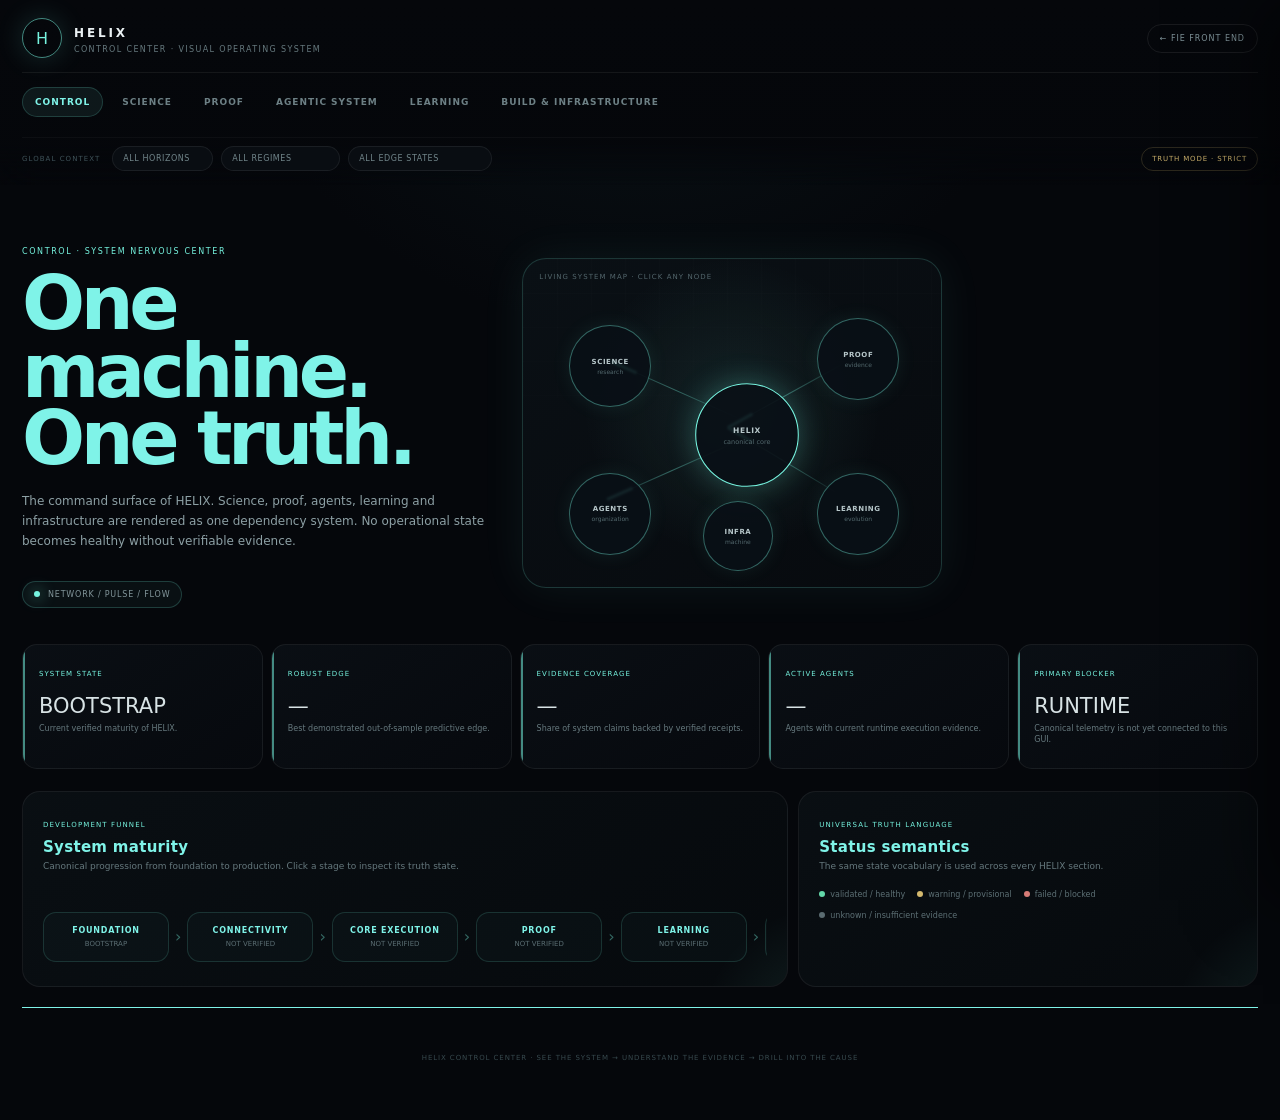
==== commit 78b8cc67: "Implement canonical HELIX site map and interactive visual sections" ====
--- a/control/index.html
+++ b/control/index.html
@@ -1,11 +1,12 @@
-<!doctype html><html lang="en"><head><meta charset="utf-8"><meta name="viewport" content="width=device-width,initial-scale=1"><title>HELIX · Control Center</title><link rel="stylesheet" href="/assets/helix.css"><link rel="stylesheet" href="/assets/control-identity.css"></head><body><div class="control-shell" data-theme="overview"><header><div class="brand"><span class="mark">H</span><div><b>HELIX</b><small>CONTROL CENTER · SCIENTIFIC OPERATING SYSTEM</small></div></div><a class="control" href="/">← FIE FRONT END</a><div class="section-nav"><button class="active" data-section-target="overview">OVERVIEW</button><button data-section-target="pattern">PATTERN LAB</button><button data-section-target="proof">PROOF</button><button data-section-target="portfolio">PORTFOLIO</button><button data-section-target="regime">REGIME</button><button data-section-target="learning">LEARNING</button><button data-section-target="agents">AGENTS</button><button data-section-target="infra">INFRA</button><button data-section-target="manual">MANUAL</button></div></header><main>
-<section class="view active" data-section="overview"><div class="section-hero"><div><span class="eyebrow">System Nervous Center</span><h1>One machine.<br>One truth.</h1><p>The command layer of HELIX. It does not summarize by decoration: it exposes the relationship between science, proof, runtime, agents and infrastructure. Healthy states must be backed by evidence.</p><div class="identity-chip"><i></i> IDENTITY · NETWORK / PULSE / FLOW</div></div><div class="viz"><span class="viz-label">Live system topology</span><div class="scan"></div><div class="dna-map"><span class="dna-line" style="width:45%;left:18%;top:48%;transform:rotate(-18deg)"></span><span class="dna-line" style="width:40%;left:35%;top:50%;transform:rotate(24deg)"></span><span class="dna-line" style="width:38%;left:27%;top:66%;transform:rotate(-42deg)"></span><span class="dna-node big" style="left:46%;top:44%"></span><span class="dna-node" style="left:15%;top:30%"></span><span class="dna-node" style="left:73%;top:24%"></span><span class="dna-node muted" style="left:78%;top:69%"></span><span class="dna-node muted" style="left:22%;top:76%"></span></div></div></div><div class="metric-strip"><div class="metric"><small>SYSTEM STATE</small><b>BOOTSTRAP</b><span>Current verified maturity of the operating system.</span></div><div class="metric"><small>ROBUST EDGE</small><b>—</b><span>Best validated out-of-sample predictive edge.</span></div><div class="metric"><small>EVIDENCE</small><b>—</b><span>Share of claims supported by verified receipts.</span></div><div class="metric"><small>ACTIVE AGENTS</small><b>—</b><span>Runtime agents with current execution evidence.</span></div><div class="metric truth-card"><small>TRUTH MODE</small><b>STRICT</b><span>No green state without evidence.</span></div></div><div class="system-grid"><section class="identity-panel"><div class="panel-title"><small>MATURITY FUNNEL</small><h2>System progression</h2><p>Foundation → connectivity → execution → proof → learning → production.</p></div><div class="flowline"><div class="flow-node"><b>FOUNDATION</b><small>BOOTSTRAP</small></div><span class="flow-arrow">›</span><div class="flow-node"><b>CONNECTIVITY</b><small>NOT VERIFIED</small></div><span class="flow-arrow">›</span><div class="flow-node"><b>EXECUTION</b><small>NOT VERIFIED</small></div><span class="flow-arrow">›</span><div class="flow-node"><b>PROOF</b><small>NOT VERIFIED</small></div><span class="flow-arrow">›</span><div class="flow-node"><b>LEARNING</b><small>NOT VERIFIED</small></div><span class="flow-arrow">›</span><div class="flow-node"><b>PRODUCTION</b><small>LOCKED</small></div></div></section><section class="identity-panel"><div class="panel-title"><small>STATE LEGEND</small><h2>Universal visual language</h2><p>Every HELIX section uses the same truth semantics.</p></div><div class="legend"><span><i class="lg-valid"></i>validated</span><span><i class="lg-warn"></i>warning</span><span><i class="lg-block"></i>blocked</span><span><i class="lg-unknown"></i>insufficient evidence</span></div></section></div></section>
-<section class="view" data-section="pattern"><div class="section-hero"><div><span class="eyebrow">Pattern Intelligence Laboratory</span><h1>Discover.<br>Mutate. Falsify.</h1><p>Experimental surface for pattern families, synthetic interactions, ablations and challenger generation. Its visual DNA is biological: constellations, recombination and mutation.</p><div class="identity-chip"><i></i> IDENTITY · DNA / CONSTELLATION / MUTATION</div></div><div class="viz"><span class="viz-label">Pattern constellation</span><div class="dna-map"><span class="dna-line" style="width:39%;left:18%;top:35%;transform:rotate(14deg)"></span><span class="dna-line" style="width:46%;left:31%;top:52%;transform:rotate(-24deg)"></span><span class="dna-line" style="width:31%;left:20%;top:66%;transform:rotate(-12deg)"></span><span class="dna-line" style="width:32%;left:52%;top:59%;transform:rotate(30deg)"></span><span class="dna-node big" style="left:46%;top:46%"></span><span class="dna-node" style="left:16%;top:28%"></span><span class="dna-node" style="left:28%;top:70%"></span><span class="dna-node" style="left:73%;top:27%"></span><span class="dna-node muted" style="left:79%;top:72%"></span></div></div></div><div class="metric-strip"><div class="metric"><small>PRICE</small><b>—</b><span>Momentum, trend, volatility and recovery patterns.</span></div><div class="metric"><small>FUNDAMENTALS</small><b>—</b><span>Valuation, earnings and revision signals.</span></div><div class="metric"><small>MACRO</small><b>—</b><span>Rates, FX, commodities and economic regime.</span></div><div class="metric"><small>NEWS / EVENTS</small><b>—</b><span>Novelty, sentiment and event interactions.</span></div><div class="metric"><small>ENSEMBLES</small><b>—</b><span>Multi-pattern recipes and challenger combinations.</span></div></div><div class="system-grid"><section class="identity-panel"><div class="panel-title"><small>EXPERIMENT PIPELINE</small><h2>Pattern lifecycle</h2><p>Generate → test → reject/retain → combine → validate → blind proof.</p></div><div class="flowline"><div class="flow-node"><b>GENERATE</b><small>candidate</small></div><span class="flow-arrow">›</span><div class="flow-node"><b>TEST</b><small>validation</small></div><span class="flow-arrow">›</span><div class="flow-node"><b>FALSIFY</b><small>red team</small></div><span class="flow-arrow">›</span><div class="flow-node"><b>COMBINE</b><small>synthesis</small></div><span class="flow-arrow">›</span><div class="flow-node"><b>CHALLENGE</b><small>champion</small></div></div></section><section class="identity-panel"><div class="panel-title"><small>SCIENTIFIC STATE</small><h2>Telemetry pending</h2><p>The visual system is implemented. Live pattern metrics appear only when the canonical runtime exposes them.</p></div><span class="status-pill">INSUFFICIENT EVIDENCE</span></section></div></section>
-<section class="view" data-section="proof"><div class="section-hero"><div><span class="eyebrow">Scientific Verification</span><h1>Evidence must<br>survive gates.</h1><p>Proof is linear and forensic. Every candidate moves through explicit scientific gates with calibration, leakage, sample quality and overfitting controls.</p><div class="identity-chip"><i></i> IDENTITY · GATES / CONFIDENCE / FORENSICS</div></div><div class="viz"><span class="viz-label">Proof gate architecture</span><div class="gate-stack"><div class="gate"><i></i><b>DISCOVERY</b><small>candidate creation</small></div><div class="gate"><i></i><b>VALIDATION</b><small>purged OOS tests</small></div><div class="gate"><i></i><b>BLIND PROOF</b><small>untouched evidence</small></div><div class="gate"><i></i><b>HOLDOUT</b><small>rare final gate</small></div></div></div></div><div class="metric-strip"><div class="metric"><small>AUC</small><b>—</b><span>Discrimination quality out of sample.</span></div><div class="metric"><small>BRIER</small><b>—</b><span>Probability accuracy and calibration.</span></div><div class="metric"><small>LOG LOSS</small><b>—</b><span>Penalty for confident probability errors.</span></div><div class="metric"><small>ECE</small><b>—</b><span>Calibration error across probability bins.</span></div><div class="metric"><small>EFFECTIVE N</small><b>—</b><span>Independent information after overlap adjustment.</span></div></div><div class="system-grid"><section class="identity-panel"><div class="panel-title"><small>ANTI-OVERFITTING</small><h2>Independent challenge layer</h2><p>Leakage, multiple testing, sample overlap, ticker concentration, regime concentration and parameter instability.</p></div><div class="legend"><span><i class="lg-unknown"></i>look-ahead</span><span><i class="lg-unknown"></i>survivorship</span><span><i class="lg-unknown"></i>selection bias</span><span><i class="lg-unknown"></i>multiple testing</span></div></section><section class="identity-panel"><div class="panel-title"><small>PROOF STATUS</small><h2>No synthetic success states</h2><p>Metrics remain blank until evidence is connected.</p></div><span class="status-pill">STRICT PROOF MODE</span></section></div></section>
-<section class="view" data-section="portfolio"><div class="section-hero"><div><span class="eyebrow">Portfolio Probability Engine</span><h1>Optimize the<br>joint system.</h1><p>Portfolio is orbital rather than tabular: individual assets are nodes inside a dependency field. The engine must reason about correlation regimes, common risk, tail risk and causal diversification.</p><div class="identity-chip"><i></i> IDENTITY · ORBITS / DEPENDENCY / GRAVITY</div></div><div class="viz"><span class="viz-label">Multi-asset dependency field</span><div class="orbit o3"></div><div class="orbit o2"></div><div class="orbit o1"></div><div class="orbit-core">BUNDLE</div><span class="sat s1"></span><span class="sat s2"></span><span class="sat s3"></span><span class="sat s4"></span><span class="sat s5"></span></div></div><div class="metric-strip"><div class="metric"><small>P(RETURN +)</small><b>—</b><span>Probability the bundle produces positive return.</span></div><div class="metric"><small>P(BEAT BM)</small><b>—</b><span>Probability of outperforming benchmark.</span></div><div class="metric"><small>P(ECON EDGE)</small><b>—</b><span>Probability of economically meaningful return.</span></div><div class="metric"><small>TAIL RISK</small><b>—</b><span>Downside probability under stressed joint states.</span></div><div class="metric"><small>ROBUST EDGE</small><b>—</b><span>Calibrated portfolio-level edge after penalties.</span></div></div><div class="system-grid"><section class="identity-panel"><div class="panel-title"><small>BUNDLE LOGIC</small><h2>Not top-10 ranking</h2><p>Selection must optimize joint behavior, not simply collect the highest individual scores.</p></div><div class="flowline"><div class="flow-node"><b>ASSETS</b><small>calibrated forecasts</small></div><span class="flow-arrow">›</span><div class="flow-node"><b>DEPENDENCIES</b><small>linear + nonlinear</small></div><span class="flow-arrow">›</span><div class="flow-node"><b>SCENARIOS</b><small>stress / Monte Carlo</small></div><span class="flow-arrow">›</span><div class="flow-node"><b>BUNDLE</b><small>optimized joint risk</small></div></div></section><section class="identity-panel"><div class="panel-title"><small>ENGINE STATE</small><h2>Awaiting canonical outputs</h2><p>The orbital UI is in place; values stay unpopulated until runtime evidence exists.</p></div><span class="status-pill">TELEMETRY PENDING</span></section></div></section>
-<section class="view" data-section="regime"><div class="section-hero"><div><span class="eyebrow">Market Regime Intelligence</span><h1>Know the climate<br>before the signal.</h1><p>Regime is environmental. It explains the market state in which patterns operate and where their historical edge may weaken, disappear or reverse.</p><div class="identity-chip"><i></i> IDENTITY · LANDSCAPE / HEAT / CLIMATE</div></div><div class="viz"><span class="viz-label">Regime landscape</span><div class="regime-bands"><div class="regime-band"><small>VOL</small></div><div class="regime-band"><small>RATES</small></div><div class="regime-band"><small>LIQUIDITY</small></div><div class="regime-band"><small>TREND</small></div><div class="regime-band"><small>RISK</small></div></div></div></div><div class="metric-strip"><div class="metric"><small>REGIME</small><b>—</b><span>Current detected market environment.</span></div><div class="metric"><small>CONFIDENCE</small><b>—</b><span>Probability assigned to regime classification.</span></div><div class="metric"><small>DRIFT</small><b>—</b><span>Distance from the pattern training environment.</span></div><div class="metric"><small>VOL STATE</small><b>—</b><span>Volatility structure and transition state.</span></div><div class="metric"><small>LIQUIDITY</small><b>—</b><span>Broad market liquidity environment.</span></div></div></section>
-<section class="view" data-section="learning"><div class="section-hero"><div><span class="eyebrow">TMLE / Continuous Learning</span><h1>Every error<br>becomes data.</h1><p>The learning layer replays historical decision points, resolves future outcomes, classifies errors, detects drift and feeds controlled challenger generation.</p><div class="identity-chip"><i></i> IDENTITY · LOOP / REPLAY / EVOLUTION</div></div><div class="viz"><span class="viz-label">Continuous learning loop</span><div class="loop"></div><div class="loop-node l1">FORECAST</div><div class="loop-node l2">OUTCOME</div><div class="loop-node l3">ERROR</div><div class="loop-node l4">UPDATE</div></div></div><div class="metric-strip"><div class="metric"><small>REPLAYS</small><b>—</b><span>Historical point-in-time simulations completed.</span></div><div class="metric"><small>ERROR MEMORY</small><b>—</b><span>Structured mistakes available for learning.</span></div><div class="metric"><small>DRIFT ALERTS</small><b>—</b><span>Patterns with degrading live behavior.</span></div><div class="metric"><small>CHALLENGERS</small><b>—</b><span>Models currently contesting the champion.</span></div><div class="metric"><small>PLATEAU</small><b>—</b><span>Local predictive ceiling status.</span></div></div></section>
-<section class="view" data-section="agents"><div class="section-hero"><div><span class="eyebrow">Agentic Scientific Organization</span><h1>A company of<br>specialist agents.</h1><p>The agent surface behaves like an organization chart with explicit ownership, challenge layers and interdependencies. Runtime status is distinct from organizational design.</p><div class="identity-chip"><i></i> IDENTITY · ORG GRAPH / OWNERSHIP / FLOWS</div></div><div class="viz"><span class="viz-label">Functional organization</span><div class="org-chart"><div class="org-box"><b>ORCHESTRATOR</b><small>Goals, sequencing, dependencies</small></div><div class="org-box"><b>PATTERN INTELLIGENCE</b><small>Discovery + synthesis</small></div><div class="org-box"><b>PROBABILITY SCIENCE</b><small>Calibration + uncertainty</small></div><div class="org-box"><b>PROOF / RED TEAM</b><small>Falsification + leakage</small></div><div class="org-box"><b>TMLE LEARNING</b><small>Replay + drift</small></div><div class="org-box"><b>PORTFOLIO</b><small>Joint dependencies</small></div><div class="org-box"><b>INFRA GUARDIAN</b><small>Runtime + cost + resilience</small></div></div></div></div><div class="metric-strip"><div class="metric"><small>ACTIVE</small><b>—</b><span>Agents with verified current runtime.</span></div><div class="metric"><small>BLOCKED</small><b>—</b><span>Agents waiting on dependencies.</span></div><div class="metric"><small>QUEUED</small><b>—</b><span>Pending work accepted by orchestration.</span></div><div class="metric"><small>HANDOFFS</small><b>—</b><span>Current inter-agent dependencies.</span></div><div class="metric"><small>FAILURES</small><b>—</b><span>Execution failures requiring intervention.</span></div></div></section>
-<section class="view" data-section="infra"><div class="section-hero"><div><span class="eyebrow">Infrastructure & Continuity</span><h1>Keep the machine<br>alive and observable.</h1><p>Infrastructure uses pipeline topology. Database, repository, deployment, external services, backups and cost controls become one operational map.</p><div class="identity-chip"><i></i> IDENTITY · PIPELINE / TOPOLOGY / HEALTH</div></div><div class="viz"><span class="viz-label">Infrastructure topology</span><div class="topology"><div class="topo-col"><div class="topo-node">GITHUB</div><div class="topo-node">SOURCE</div></div><div class="topo-col"><div class="topo-node">RUNTIME</div><div class="topo-node">AGENTS</div></div><div class="topo-col"><div class="topo-node">LAYERBASE</div><div class="topo-node">STORAGE</div></div><div class="topo-col"><div class="topo-node">FRONT END</div><div class="topo-node">CONTROL</div></div></div></div></div><div class="metric-strip"><div class="metric"><small>DATABASE</small><b>LAYERBASE</b><span>Canonical target database for HELIX.</span></div><div class="metric"><small>REPOSITORY</small><b>GITHUB</b><span>Canonical source repository.</span></div><div class="metric"><small>BACKUP</small><b>—</b><span>Verified recoverability state.</span></div><div class="metric"><small>COST</small><b>—</b><span>Current infrastructure spend state.</span></div><div class="metric"><small>UPTIME</small><b>—</b><span>Measured service continuity.</span></div></div></section>
-<section class="view" data-section="manual"><div class="section-hero"><div><span class="eyebrow">Operating Manual & Governance</span><h1>Make the system<br>legible to itself.</h1><p>The manual is the governance layer: roles, mandates, inputs, outputs, escalation, handoffs, evidence standards and operational rules.</p><div class="identity-chip"><i></i> IDENTITY · PROCESS TREE / RESPONSIBILITY / GOVERNANCE</div></div><div class="viz"><span class="viz-label">Operating manual structure</span><div class="manual-tree"><div class="manual-col"><b>MISSION</b><span>Purpose<br>Scope<br>Success criteria</span></div><div class="manual-col"><b>OWNERSHIP</b><span>Role<br>Inputs<br>Outputs</span></div><div class="manual-col"><b>PROCESS</b><span>Triggers<br>Handoffs<br>Escalation</span></div><div class="manual-col"><b>PROOF</b><span>Evidence<br>QA<br>Audit trail</span></div></div></div></div><div class="metric-strip"><div class="metric"><small>DIVISIONS</small><b>—</b><span>Defined organizational units in the manual.</span></div><div class="metric"><small>PROCESSES</small><b>—</b><span>Canonical operating processes documented.</span></div><div class="metric"><small>OWNERS</small><b>—</b><span>Processes with explicit accountable owner.</span></div><div class="metric"><small>HANDOFFS</small><b>—</b><span>Documented cross-division dependencies.</span></div><div class="metric"><small>GAPS</small><b>—</b><span>Unresolved operating-manual gaps.</span></div></div></section>
-</main><div class="section-footer">HELIX SECTION IDENTITY SYSTEM · ONE LANGUAGE / DISTINCT SYSTEM DNA</div></div><script src="/assets/control-identity.js"></script></body></html>+<!doctype html><html lang="en"><head><meta charset="utf-8"><meta name="viewport" content="width=device-width,initial-scale=1"><meta name="theme-color" content="#05070b"><title>HELIX · Control Center</title><link rel="stylesheet" href="/assets/helix.css"><link rel="stylesheet" href="/assets/control-identity.css"></head><body><div class="control-shell" data-theme="overview"><div class="topbar"><div class="brand-row"><div class="brand"><span class="brand-mark">H</span><div><b>HELIX</b><small>CONTROL CENTER · VISUAL OPERATING SYSTEM</small></div></div><a class="front-link" href="/">← FIE FRONT END</a></div><nav class="macro-nav" aria-label="HELIX primary navigation"><button class="active" data-macro="control">CONTROL</button><button data-macro="science">SCIENCE</button><button data-macro="proof">PROOF</button><button data-macro="agents">AGENTIC SYSTEM</button><button data-macro="learning">LEARNING</button><button data-macro="build">BUILD & INFRASTRUCTURE</button></nav><nav class="sub-nav" aria-label="HELIX section navigation"></nav><div class="filterbar"><span class="filter-label">GLOBAL CONTEXT</span><select id="horizon"><option>ALL HORIZONS</option><option>24H</option><option>30D</option><option>90D</option><option>120D</option><option>150D</option><option>1Y</option></select><select id="regime"><option>ALL REGIMES</option><option>REGIME UNKNOWN</option></select><select id="edge"><option>ALL EDGE STATES</option><option>HIGH EDGE</option><option>MEDIUM EDGE</option><option>LOW EDGE</option><option>NO EDGE</option><option>INSUFFICIENT EVIDENCE</option></select><span class="truth-tag">TRUTH MODE · STRICT</span></div></div><main>
+<section class="view active" data-view="overview"><div class="hero"><div><span class="eyebrow">Control · System Nervous Center</span><h1>One machine.<br>One truth.</h1><p>The command surface of HELIX. Science, proof, agents, learning and infrastructure are rendered as one dependency system. No operational state becomes healthy without verifiable evidence.</p><div class="identity-chip"><i></i> NETWORK / PULSE / FLOW</div></div><div class="viz" id="system-map"><span class="viz-label">Living system map · click any node</span><span class="diagram-line pulse-line" style="left:49%;top:51%;width:31%;transform:rotate(-29deg)"></span><span class="diagram-line pulse-line" style="left:49%;top:51%;width:30%;transform:rotate(31deg)"></span><span class="diagram-line pulse-line" style="left:21%;top:31%;width:33%;transform:rotate(24deg)"></span><span class="diagram-line pulse-line" style="left:20%;top:73%;width:34%;transform:rotate(-24deg)"></span><button class="diagram-node" data-jump="pattern" data-title="Science" data-desc="Pattern discovery, forecasting, regimes and portfolio probability." style="left:11%;top:20%;width:82px;height:82px"><span><b>SCIENCE</b><small>research</small></span></button><button class="diagram-node" data-jump="proof" data-title="Proof" data-desc="Independent scientific validation, falsification and protected holdout." style="right:10%;top:18%;width:82px;height:82px"><span><b>PROOF</b><small>evidence</small></span></button><button class="diagram-node selected" data-title="HELIX" data-desc="Canonical coordination point across the complete operating system." style="left:42%;top:39%;width:96px;height:96px"><span><b>HELIX</b><small>canonical core</small></span></button><button class="diagram-node" data-jump="agents" data-title="Agentic System" data-desc="Functional organization, ownership, handoffs and runtime state." style="left:11%;bottom:10%;width:82px;height:82px"><span><b>AGENTS</b><small>organization</small></span></button><button class="diagram-node" data-jump="learning" data-title="Learning" data-desc="TMLE, replay, error memory, drift and controlled improvement." style="right:10%;bottom:10%;width:82px;height:82px"><span><b>LEARNING</b><small>evolution</small></span></button><button class="diagram-node" data-jump="infra" data-title="Infrastructure" data-desc="Layerbase, pipelines, APIs, deployment, continuity and system health." style="left:43%;bottom:5%;width:70px;height:70px"><span><b>INFRA</b><small>machine</small></span></button></div></div><div class="metric-strip"><div class="metric"><small>SYSTEM STATE</small><b>BOOTSTRAP</b><span>Current verified maturity of HELIX.</span></div><div class="metric"><small>ROBUST EDGE</small><b>—</b><span>Best demonstrated out-of-sample predictive edge.</span></div><div class="metric"><small>EVIDENCE COVERAGE</small><b>—</b><span>Share of system claims backed by verified receipts.</span></div><div class="metric"><small>ACTIVE AGENTS</small><b>—</b><span>Agents with current runtime execution evidence.</span></div><div class="metric"><small>PRIMARY BLOCKER</small><b>RUNTIME</b><span>Canonical telemetry is not yet connected to this GUI.</span></div></div><div class="grid-2"><section class="panel"><div class="panel-title"><small>DEVELOPMENT FUNNEL</small><h2>System maturity</h2><p>Canonical progression from foundation to production. Click a stage to inspect its truth state.</p></div><div class="flowline"><div class="flow-node inspectable" data-title="Foundation" data-desc="UI foundation and canonical structure exist." data-state="BOOTSTRAP"><b>FOUNDATION</b><small>BOOTSTRAP</small></div><span class="flow-arrow">›</span><div class="flow-node inspectable" data-title="Connectivity" data-desc="Runtime, data and telemetry connectivity must be evidenced." data-state="NOT VERIFIED"><b>CONNECTIVITY</b><small>NOT VERIFIED</small></div><span class="flow-arrow">›</span><div class="flow-node inspectable" data-title="Core Execution" data-desc="Forecasting and scientific execution require canonical runtime receipts." data-state="NOT VERIFIED"><b>CORE EXECUTION</b><small>NOT VERIFIED</small></div><span class="flow-arrow">›</span><div class="flow-node inspectable" data-title="Proof" data-desc="Independent validation gates must run on real experiments." data-state="NOT VERIFIED"><b>PROOF</b><small>NOT VERIFIED</small></div><span class="flow-arrow">›</span><div class="flow-node inspectable" data-title="Learning" data-desc="TMLE, error memory and drift must consume verified outcomes." data-state="NOT VERIFIED"><b>LEARNING</b><small>NOT VERIFIED</small></div><span class="flow-arrow">›</span><div class="flow-node inspectable" data-title="Production" data-desc="Production maturity stays locked until prior stages are evidenced." data-state="LOCKED"><b>PRODUCTION</b><small>LOCKED</small></div></div></section><section class="panel"><div class="panel-title"><small>UNIVERSAL TRUTH LANGUAGE</small><h2>Status semantics</h2><p>The same state vocabulary is used across every HELIX section.</p></div><div class="legend"><span><i class="ok"></i>validated / healthy</span><span><i class="warn"></i>warning / provisional</span><span><i class="bad"></i>failed / blocked</span><span><i class="unknown"></i>unknown / insufficient evidence</span></div></section></div></section>
+<section class="view" data-view="pattern"><div class="hero"><div><span class="eyebrow">Science · Pattern Intelligence Laboratory</span><h1>Discover.<br>Mutate. Falsify.</h1><p>Patterns are represented as an experimental constellation rather than a table. Families, interactions, horizons, regimes and synthesis recipes become one explorable research space.</p><div class="identity-chip"><i></i> DNA / CONSTELLATION / MUTATION</div></div><div class="viz" id="pattern-constellation"><span class="viz-label">Pattern constellation · structural view</span></div></div><div class="metric-strip"><div class="metric"><small>PRICE</small><b>—</b><span>Momentum, trend, volatility and recovery signals.</span></div><div class="metric"><small>FUNDAMENTALS</small><b>—</b><span>Valuation, earnings, guidance and revisions.</span></div><div class="metric"><small>MACRO</small><b>—</b><span>Rates, FX, commodities and macro interactions.</span></div><div class="metric"><small>NEWS / EVENTS</small><b>—</b><span>Sentiment, novelty and event-driven patterns.</span></div><div class="metric"><small>ENSEMBLES</small><b>—</b><span>Synthetic patterns and multi-pattern recipes.</span></div></div><div class="grid-2"><section class="panel"><div class="panel-title"><small>PATTERN × HORIZON</small><h2>Research matrix</h2><p>Every horizon is treated as a separate predictive problem. Cells stay unscored until evidence exists.</p></div><div class="matrix"><div class="head">FAMILY</div><div class="head">24H</div><div class="head">30D</div><div class="head">90D</div><div class="head">120D</div><div class="head">150D</div><div class="head">1Y</div><div class="head">PRICE</div><div class="cell inspectable" data-title="PRICE · 24H" data-state="UNMEASURED"></div><div class="cell"></div><div class="cell"></div><div class="cell"></div><div class="cell"></div><div class="cell"></div><div class="head">FUND.</div><div class="cell"></div><div class="cell"></div><div class="cell"></div><div class="cell"></div><div class="cell"></div><div class="cell"></div><div class="head">MACRO</div><div class="cell"></div><div class="cell"></div><div class="cell"></div><div class="cell"></div><div class="cell"></div><div class="cell"></div><div class="head">NEWS</div><div class="cell"></div><div class="cell"></div><div class="cell"></div><div class="cell"></div><div class="cell"></div><div class="cell"></div></div></section><section class="panel"><div class="panel-title"><small>SCIENTIFIC LIFECYCLE</small><h2>Generate → challenge</h2><p>Candidate patterns cannot become canonical without passing independent proof.</p></div><div class="flowline"><div class="flow-node"><b>GENERATE</b><small>candidate</small></div><span class="flow-arrow">›</span><div class="flow-node"><b>TEST</b><small>validation</small></div><span class="flow-arrow">›</span><div class="flow-node"><b>REJECT / RETAIN</b><small>falsify</small></div><span class="flow-arrow">›</span><div class="flow-node"><b>COMBINE</b><small>synthesis</small></div><span class="flow-arrow">›</span><div class="flow-node"><b>CHALLENGE</b><small>champion</small></div></div><span class="status-pill">TELEMETRY PENDING</span></section></div></section>
+<section class="view" data-view="forecast"><div class="hero"><div><span class="eyebrow">Science · Forecasting</span><h1>Probability<br>through time.</h1><p>Forecasting keeps directional probability, benchmark outperformance and economically meaningful return strictly separate across 24H, 30D, 90D, 120D, 150D and 1Y.</p><div class="identity-chip"><i></i> TIME / CONE / UNCERTAINTY</div></div><div class="viz"><span class="viz-label">Future cone · structural wireframe</span><div class="future-cone"><svg viewBox="0 0 520 250" role="img" aria-label="Future probability cone"><line class="cone-axis" x1="35" y1="125" x2="490" y2="125"/><line class="cone-axis" x1="35" y1="20" x2="35" y2="230"/><path class="cone-path" d="M35,125 C145,95 290,55 490,25 L490,225 C290,195 145,155 35,125 Z"/><path class="cone-mid" d="M35,125 C165,122 300,126 490,125"/><text class="cone-label" x="390" y="18">UNCERTAINTY</text><text class="cone-label" x="39" y="242">T0</text><text class="cone-label" x="458" y="242">1Y</text></svg></div></div></div><div class="metric-strip"><div class="metric"><small>P(UP / DOWN)</small><b>—</b><span>Directional probability at the selected horizon.</span></div><div class="metric"><small>P(BEAT BENCHMARK)</small><b>—</b><span>Probability of benchmark outperformance.</span></div><div class="metric"><small>P(ECON RETURN)</small><b>—</b><span>Probability of economically meaningful return.</span></div><div class="metric"><small>CALIBRATION</small><b>—</b><span>Reliability of stated probabilities.</span></div><div class="metric"><small>COVERAGE</small><b>—</b><span>Share of opportunities for which HELIX claims edge.</span></div></div></section>
+<section class="view" data-view="regime"><div class="hero"><div><span class="eyebrow">Science · Market Regime Intelligence</span><h1>Know the climate<br>before the signal.</h1><p>Regime intelligence explains the environment in which patterns operate, weaken, disappear or reverse. The visual metaphor is a changing market landscape.</p><div class="identity-chip"><i></i> LANDSCAPE / HEAT / TRANSITION</div></div><div class="viz"><span class="viz-label">Regime landscape · click dimensions</span><div class="landscape"><div class="land inspectable" data-title="Growth regime" data-state="UNKNOWN" style="height:42%"><small>GROWTH</small></div><div class="land inspectable" data-title="Inflation regime" data-state="UNKNOWN" style="height:68%"><small>INFLATION</small></div><div class="land inspectable" data-title="Rates regime" data-state="UNKNOWN" style="height:54%"><small>RATES</small></div><div class="land inspectable" data-title="Liquidity regime" data-state="UNKNOWN" style="height:82%"><small>LIQUIDITY</small></div><div class="land inspectable" data-title="Volatility regime" data-state="UNKNOWN" style="height:60%"><small>VOLATILITY</small></div></div></div></div><div class="metric-strip"><div class="metric"><small>CURRENT REGIME</small><b>—</b><span>Detected market environment.</span></div><div class="metric"><small>REGIME PROBABILITY</small><b>—</b><span>Confidence assigned to classification.</span></div><div class="metric"><small>TRANSITION RISK</small><b>—</b><span>Probability the environment is changing.</span></div><div class="metric"><small>PATTERN DRIFT</small><b>—</b><span>Distance from pattern training conditions.</span></div><div class="metric"><small>PORTFOLIO SENSITIVITY</small><b>—</b><span>Bundle dependence on the current regime.</span></div></div></section>
+<section class="view" data-view="portfolio"><div class="hero"><div><span class="eyebrow">Science · Portfolio Probability Engine</span><h1>Optimize the<br>joint system.</h1><p>The bundle engine does not rank individual stocks and pick the top ten. It models joint behavior, nonlinear dependencies, common risk, causal diversification and tail states.</p><div class="identity-chip"><i></i> ORBITS / DEPENDENCY / GRAVITY</div></div><div class="viz"><span class="viz-label">Orbital dependency network · unassigned bundle slots</span><div class="orbit o3"></div><div class="orbit o2"></div><div class="orbit o1"></div><div class="orbit-center">BUNDLE<br>ENGINE</div><button class="satellite inspectable" data-title="Bundle slot 01" data-desc="No asset assigned in canonical runtime." data-state="UNASSIGNED" style="left:18%;top:26%">01</button><button class="satellite inspectable" data-title="Bundle slot 02" data-state="UNASSIGNED" style="right:18%;top:24%">02</button><button class="satellite inspectable" data-title="Bundle slot 03" data-state="UNASSIGNED" style="right:11%;bottom:25%">03</button><button class="satellite inspectable" data-title="Bundle slot 04" data-state="UNASSIGNED" style="left:23%;bottom:18%">04</button><button class="satellite inspectable" data-title="Bundle slot 05" data-state="UNASSIGNED" style="left:47%;top:10%">05</button></div></div><div class="metric-strip"><div class="metric"><small>P(RETURN +)</small><b>—</b><span>Probability of positive bundle return.</span></div><div class="metric"><small>P(BEAT BM)</small><b>—</b><span>Probability of benchmark outperformance.</span></div><div class="metric"><small>P(ECON EDGE)</small><b>—</b><span>Probability of economically meaningful return.</span></div><div class="metric"><small>TAIL RISK</small><b>—</b><span>Joint downside probability under stress.</span></div><div class="metric"><small>ROBUST EDGE</small><b>—</b><span>Portfolio edge after calibration and penalties.</span></div></div></section>
+<section class="view" data-view="proof"><div class="hero"><div><span class="eyebrow">Proof · Independent Scientific Verification</span><h1>Evidence must<br>survive gates.</h1><p>Proof is intentionally forensic and linear. Candidates progress through explicit gates; the final holdout remains protected and is never treated as an optimization surface.</p><div class="identity-chip"><i></i> GATES / FORENSICS / CALIBRATION</div></div><div class="viz"><span class="viz-label">Discovery → validation → blind proof → final holdout → champion</span><div class="gate-row"><div class="gate inspectable" data-title="Discovery" data-state="UNKNOWN"><i></i><b>DISCOVERY</b><small>candidate creation</small></div><div class="gate inspectable" data-title="Validation" data-state="UNKNOWN"><i></i><b>VALIDATION</b><small>walk-forward / purged</small></div><div class="gate inspectable" data-title="Blind Proof" data-state="UNKNOWN"><i></i><b>BLIND PROOF</b><small>untouched evidence</small></div><div class="gate holdout inspectable" data-title="Final Holdout" data-desc="Protected dataset. Use rarely. Never optimize against it." data-state="LOCKED"><i></i><b>FINAL HOLDOUT</b><small>protected gate</small></div><div class="gate inspectable" data-title="Champion" data-state="UNKNOWN"><i></i><b>CHAMPION</b><small>promotion only after proof</small></div></div></div></div><div class="metric-strip"><div class="metric"><small>AUC</small><b>—</b><span>Out-of-sample discrimination quality.</span></div><div class="metric"><small>BRIER SCORE</small><b>—</b><span>Probability accuracy and calibration.</span></div><div class="metric"><small>LOG LOSS</small><b>—</b><span>Penalty for confident probability errors.</span></div><div class="metric"><small>ECE</small><b>—</b><span>Expected calibration error.</span></div><div class="metric"><small>EFFECTIVE N</small><b>—</b><span>Independent information after overlap adjustment.</span></div></div><div class="grid-2"><section class="panel"><div class="panel-title"><small>ANTI-OVERFITTING</small><h2>Independent challenge layer</h2><p>Leakage, multiple testing, overlap, concentration and parameter instability must be checked together.</p></div><div class="legend"><span><i class="unknown"></i>look-ahead</span><span><i class="unknown"></i>survivorship</span><span><i class="unknown"></i>selection bias</span><span><i class="unknown"></i>multiple testing</span><span><i class="unknown"></i>parameter instability</span></div></section><section class="panel"><div class="panel-title"><small>BASELINES</small><h2>Incremental edge</h2><p>Every challenger must beat relevant naïve and market baselines.</p></div><p class="status-pill">50/50 · ALWAYS UP · ALWAYS DOWN · BASE RATE · BENCHMARK · MOMENTUM · PERSISTENCE</p></section></div></section>
+<section class="view" data-view="agents"><div class="hero"><div><span class="eyebrow">Agentic System · Living Organization</span><h1>Roles become<br>visible flows.</h1><p>The agentic system is rendered as a functional organization: ownership, dependencies, handoffs, runtime state and blockers are explicit rather than hidden in prompts.</p><div class="identity-chip"><i></i> ORGANIZATION / HANDOFF / RUNTIME</div></div><div class="viz"><span class="viz-label">Agent organization · click any role</span><div class="org-map"><div class="agent governor inspectable" data-title="Governor" data-desc="Controls scientific policy, promotion gates and canonical operating rules." data-state="RUNTIME UNKNOWN"><b>GOVERNOR</b><small>policy / gates</small></div><div class="agent inspectable" data-title="Orchestrator" data-state="RUNTIME UNKNOWN"><b>ORCHESTRATOR</b><small>dependencies / execution</small></div><div class="agent inspectable" data-title="Pattern Intelligence" data-state="RUNTIME UNKNOWN"><b>PATTERN INTELLIGENCE</b><small>discovery / synthesis</small></div><div class="agent inspectable" data-title="Probability Science" data-state="RUNTIME UNKNOWN"><b>PROBABILITY SCIENCE</b><small>calibration / uncertainty</small></div><div class="agent inspectable" data-title="Proof & Red Team" data-state="RUNTIME UNKNOWN"><b>PROOF / RED TEAM</b><small>falsification</small></div><div class="agent inspectable" data-title="TMLE / Learning" data-state="RUNTIME UNKNOWN"><b>TMLE / LEARNING</b><small>replay / error memory</small></div><div class="agent inspectable" data-title="Portfolio Probability" data-state="RUNTIME UNKNOWN"><b>PORTFOLIO PROB.</b><small>joint risk / bundles</small></div><div class="agent inspectable" data-title="Data" data-state="RUNTIME UNKNOWN"><b>DATA</b><small>sources / PIT integrity</small></div><div class="agent inspectable" data-title="Infrastructure" data-state="RUNTIME UNKNOWN"><b>INFRASTRUCTURE</b><small>continuity / systems</small></div></div></div></div><div class="metric-strip"><div class="metric"><small>ACTIVE RUNTIME</small><b>—</b><span>Agents with current execution receipts.</span></div><div class="metric"><small>BLOCKED</small><b>—</b><span>Agents unable to proceed because of dependencies.</span></div><div class="metric"><small>HANDOFFS</small><b>—</b><span>Verified information transfers between agents.</span></div><div class="metric"><small>OPEN TASKS</small><b>—</b><span>Canonical tasks currently assigned.</span></div><div class="metric"><small>ESCALATIONS</small><b>—</b><span>Issues requiring Governor or human intervention.</span></div></div></section>
+<section class="view" data-view="manual"><div class="hero"><div><span class="eyebrow">Agentic System · Operating Manual</span><h1>The machine<br>knows its rules.</h1><p>The manual turns responsibilities, processes, scientific principles and escalation rules into a navigable operating architecture instead of a passive document.</p><div class="identity-chip"><i></i> PROCESS / OWNERSHIP / GOVERNANCE</div></div><div class="viz"><span class="viz-label">Operating architecture</span><div class="manual-tree"><div class="manual-col"><b>MISSION</b><span>Probability first<br>Robust edge<br>No forced forecast<br>Coverage + reliability</span></div><div class="manual-col"><b>SCIENCE</b><span>Discovery<br>Validation<br>Blind proof<br>Holdout discipline</span></div><div class="manual-col"><b>ORGANIZATION</b><span>Roles<br>Inputs / outputs<br>Dependencies<br>Escalations</span></div><div class="manual-col"><b>OPERATIONS</b><span>Change control<br>Incidents<br>Deployment<br>Continuity</span></div></div></div></div></section>
+<section class="view" data-view="learning"><div class="hero"><div><span class="eyebrow">Learning · TMLE / Continuous Improvement</span><h1>Every error<br>becomes data.</h1><p>HELIX returns to historical decision points, resolves future outcomes, classifies errors, detects drift and creates challengers without contaminating protected proof sets.</p><div class="identity-chip"><i></i> LOOP / REPLAY / EVOLUTION</div></div><div class="viz"><span class="viz-label">Forecast → outcome → error → learn → challenge → proof</span><div class="learning-loop"></div><button class="loop-node inspectable" data-title="Forecast" data-state="UNKNOWN" style="left:43%;top:8%">FORECAST</button><button class="loop-node inspectable" data-title="Outcome" data-state="UNKNOWN" style="right:8%;top:41%">OUTCOME</button><button class="loop-node inspectable" data-title="Error classification" data-state="UNKNOWN" style="left:43%;bottom:5%">ERROR</button><button class="loop-node inspectable" data-title="Learning update" data-state="UNKNOWN" style="left:7%;top:41%">LEARN</button><button class="loop-node inspectable" data-title="Challenger generation" data-state="UNKNOWN" style="right:22%;bottom:12%">CHALLENGE</button></div></div><div class="metric-strip"><div class="metric"><small>HISTORICAL REPLAYS</small><b>—</b><span>Point-in-time simulations completed.</span></div><div class="metric"><small>ERROR MEMORY</small><b>—</b><span>Structured historical mistakes available.</span></div><div class="metric"><small>DRIFT ALERTS</small><b>—</b><span>Patterns showing performance degradation.</span></div><div class="metric"><small>CHALLENGERS</small><b>—</b><span>Models currently contesting champions.</span></div><div class="metric"><small>PLATEAU STATUS</small><b>—</b><span>Local predictive ceiling by signal family.</span></div></div></section>
+<section class="view" data-view="infra"><div class="hero"><div><span class="eyebrow">Build & Infrastructure · System Topology</span><h1>See the machine<br>under the science.</h1><p>Infrastructure renders the technical dependency graph: frontend, backend, Layerbase, data sources, agents, APIs, schedules, deployment, storage, backup and continuity.</p><div class="identity-chip"><i></i> TOPOLOGY / PIPELINES / CONTINUITY</div></div><div class="viz"><span class="viz-label">Infrastructure topology · click services</span><div class="topology"><div class="topo-col"><div class="topo-node inspectable" data-title="Data Sources" data-state="NOT VERIFIED">DATA SOURCES</div><div class="topo-node inspectable" data-title="External APIs" data-state="NOT VERIFIED">EXTERNAL APIs</div></div><div class="topo-col"><div class="topo-node inspectable" data-title="Ingestion" data-state="NOT VERIFIED">INGESTION</div><div class="topo-node inspectable" data-title="Schedulers" data-state="NOT VERIFIED">SCHEDULERS</div></div><div class="topo-col"><div class="topo-node inspectable" data-title="Layerbase" data-desc="Canonical HELIX database target. No Supabase dual-write." data-state="CANONICAL TARGET">LAYERBASE</div><div class="topo-node inspectable" data-title="Agent Runtime" data-state="NOT VERIFIED">AGENT RUNTIME</div></div><div class="topo-col"><div class="topo-node inspectable" data-title="Control Center" data-state="UI ACTIVE">CONTROL CENTER</div><div class="topo-node inspectable" data-title="FIE Front End" data-state="UI PRESENT">FIE FRONT END</div></div></div></div></div><div class="metric-strip"><div class="metric"><small>CANONICAL DB</small><b>LAYERBASE</b><span>HELIX target database. No automatic legacy import.</span></div><div class="metric"><small>DB HEALTH</small><b>—</b><span>Requires live health telemetry.</span></div><div class="metric"><small>BACKUP READINESS</small><b>—</b><span>Verified restore capability and latest receipt.</span></div><div class="metric"><small>COST / QUOTA</small><b>—</b><span>Usage, limits and projected infrastructure cost.</span></div><div class="metric"><small>SINGLE POINTS</small><b>—</b><span>Unmitigated continuity dependencies.</span></div></div><div class="grid-2"><section class="panel"><div class="panel-title"><small>WIP / DEVELOPMENT</small><h2>Build funnel</h2><p>Progress states must be evidence-backed. No synthetic percentages.</p></div><div class="flowline"><div class="flow-node"><b>FOUNDATION</b><small>BOOTSTRAP</small></div><span class="flow-arrow">›</span><div class="flow-node"><b>CONNECTIVITY</b><small>UNKNOWN</small></div><span class="flow-arrow">›</span><div class="flow-node"><b>CORE</b><small>UNKNOWN</small></div><span class="flow-arrow">›</span><div class="flow-node"><b>PROOF</b><small>UNKNOWN</small></div><span class="flow-arrow">›</span><div class="flow-node"><b>LEARNING</b><small>UNKNOWN</small></div><span class="flow-arrow">›</span><div class="flow-node"><b>PRODUCTION</b><small>LOCKED</small></div></div></section><section class="panel"><div class="panel-title"><small>SUPABASE EXIT</small><h2>Legacy cutoff policy</h2><p>Layerbase is canonical. Supabase legacy data must not be dual-written or automatically imported into the new canonical database.</p></div><span class="status-pill">CUTOVER GOVERNANCE ACTIVE</span></section></div></section>
+</main><div class="footer">HELIX CONTROL CENTER · SEE THE SYSTEM → UNDERSTAND THE EVIDENCE → DRILL INTO THE CAUSE</div></div><aside class="inspector" id="inspector" aria-hidden="true"><div class="inspector-head"><div><small>HELIX OBJECT INSPECTOR</small><h3 id="inspect-title">Object</h3></div><button class="inspector-close" aria-label="Close inspector">×</button></div><div class="inspect-block"><b>WHAT IS IT?</b><p id="inspect-desc">Select an object to inspect its role.</p></div><div class="inspect-block"><b>CURRENT STATE</b><p>Only evidence-backed states are promoted to verified.</p><span class="inspect-state" id="inspect-state">UNKNOWN</span></div><div class="inspect-block"><b>PROVENANCE</b><p id="inspect-prov">Source, timestamp, sample, model version and experiment ID will appear when canonical telemetry is connected.</p></div><div class="inspect-block"><b>WHAT HAPPENS NEXT?</b><p id="inspect-next">Resolve dependencies, connect evidence and expose verified runtime receipts.</p></div></aside><script src="/assets/control-identity.js"></script></body></html>
--- a/assets/control-identity.css
+++ b/assets/control-identity.css
@@ -1 +1 @@
-*{box-sizing:border-box}.control-shell{--accent:#7ff3e8;--accent-rgb:127,243,232;--accent2:#3bc6ff;--geometry:20px;--glow:0 0 40px rgba(var(--accent-rgb),.14);max-width:1580px;margin:auto;padding:22px}.control-shell[data-theme="overview"]{--accent:#76f3df;--accent-rgb:118,243,223;--accent2:#52b8ff}.control-shell[data-theme="pattern"]{--accent:#b68cff;--accent-rgb:182,140,255;--accent2:#ff72c8}.control-shell[data-theme="proof"]{--accent:#63d7ff;--accent-rgb:99,215,255;--accent2:#7fffc4}.control-shell[data-theme="portfolio"]{--accent:#e6c36b;--accent-rgb:230,195,107;--accent2:#ff8f66}.control-shell[data-theme="regime"]{--accent:#69e0a9;--accent-rgb:105,224,169;--accent2:#8ec5ff}.control-shell[data-theme="learning"]{--accent:#ff8ca5;--accent-rgb:255,140,165;--accent2:#a98cff}.control-shell[data-theme="agents"]{--accent:#56d7ff;--accent-rgb:86,215,255;--accent2:#b58cff}.control-shell[data-theme="infra"]{--accent:#7be0a8;--accent-rgb:123,224,168;--accent2:#75a9ff}.control-shell[data-theme="manual"]{--accent:#d6b870;--accent-rgb:214,184,112;--accent2:#f0e0aa}body{overflow-x:hidden}.control-shell header{position:sticky;top:0;z-index:20;background:linear-gradient(#05070bf5,#05070bcc);backdrop-filter:blur(20px);padding-top:10px}.section-nav{display:flex;gap:6px;overflow:auto;padding:15px 0 10px;scrollbar-width:none}.section-nav::-webkit-scrollbar{display:none}.section-nav button{border:0;background:transparent;color:#6f8288;padding:9px 12px;font:600 9px/1 Inter,system-ui,sans-serif;letter-spacing:.13em;white-space:nowrap;cursor:pointer;border-radius:999px;transition:.25s}.section-nav button:hover{color:#c8d6d9;background:#ffffff08}.section-nav button.active{color:var(--accent);background:rgba(var(--accent-rgb),.08);box-shadow:inset 0 0 0 1px rgba(var(--accent-rgb),.22)}.view{display:none;animation:viewIn .45s ease}.view.active{display:block}@keyframes viewIn{from{opacity:0;transform:translateY(8px)}to{opacity:1;transform:none}}.section-hero{position:relative;min-height:420px;padding:58px 0 34px;display:grid;grid-template-columns:minmax(0,1fr) minmax(320px,.75fr);gap:40px;align-items:center;overflow:hidden}.section-hero:before{content:"";position:absolute;width:600px;height:600px;border-radius:50%;right:-180px;top:-220px;background:radial-gradient(circle,rgba(var(--accent-rgb),.16),transparent 64%);filter:blur(12px);pointer-events:none}.eyebrow{font-size:9px;letter-spacing:.2em;color:var(--accent);text-transform:uppercase}.section-hero h1{font-size:clamp(42px,6vw,84px);line-height:.92;letter-spacing:-.055em;margin:12px 0 18px;max-width:880px}.section-hero p{max-width:720px;color:#8ea0a5;line-height:1.65;font-size:13px}.identity-chip{display:inline-flex;align-items:center;gap:8px;margin-top:18px;border:1px solid rgba(var(--accent-rgb),.23);background:rgba(var(--accent-rgb),.05);color:#9eb1b5;padding:9px 12px;border-radius:999px;font-size:9px;letter-spacing:.1em}.identity-chip i{width:7px;height:7px;border-radius:50%;background:var(--accent);box-shadow:0 0 16px var(--accent)}.viz{position:relative;min-height:310px;border:1px solid rgba(var(--accent-rgb),.2);border-radius:24px;background:radial-gradient(circle at 50% 40%,rgba(var(--accent-rgb),.09),transparent 55%),#090d12aa;box-shadow:var(--glow);overflow:hidden}.viz-label{position:absolute;left:16px;top:14px;color:#62767b;font-size:8px;letter-spacing:.14em;text-transform:uppercase}.scan{position:absolute;left:0;right:0;height:1px;background:linear-gradient(90deg,transparent,var(--accent),transparent);opacity:.4;animation:scan 5s linear infinite}@keyframes scan{0%{top:8%}100%{top:92%}}.metric-strip{display:grid;grid-template-columns:repeat(5,1fr);gap:9px;margin:8px 0 10px}.metric{position:relative;border:1px solid #ffffff10;background:linear-gradient(145deg,#0b1015e8,#070a0ee8);border-radius:15px;padding:17px;min-height:126px;overflow:hidden}.metric:before{content:"";position:absolute;left:0;top:0;bottom:0;width:2px;background:var(--accent);opacity:.65}.metric small{font-size:8px;color:var(--accent);letter-spacing:.15em}.metric b{display:block;font-size:22px;font-weight:450;color:#dbe7e9;margin:15px 0 5px}.metric span{display:block;color:#697c81;font-size:9px;line-height:1.45}.system-grid{display:grid;grid-template-columns:1.3fr .7fr;gap:10px}.identity-panel{border:1px solid #ffffff11;background:linear-gradient(145deg,#0b1015dd,#070a0edd);border-radius:18px;padding:22px;min-height:220px;position:relative;overflow:hidden}.identity-panel:after{content:"";position:absolute;width:240px;height:240px;border-radius:50%;right:-140px;bottom:-150px;background:radial-gradient(circle,rgba(var(--accent-rgb),.12),transparent 65%);pointer-events:none}.panel-title small{font-size:8px;color:var(--accent);letter-spacing:.16em}.panel-title h2{font-size:16px;letter-spacing:.02em;margin:7px 0 4px}.panel-title p{font-size:10px;color:#6d8085;margin:0 0 18px}.micro-note{font-size:8px;color:#55686d;line-height:1.45}.status-pill{display:inline-flex;padding:7px 10px;border-radius:999px;border:1px solid #c8a96144;color:#cfb66f;font-size:8px;letter-spacing:.12em}.flowline{display:flex;align-items:center;gap:7px;overflow:auto;padding:24px 0 6px}.flow-node{min-width:140px;border:1px solid rgba(var(--accent-rgb),.15);border-radius:14px;padding:14px;background:rgba(var(--accent-rgb),.025);text-align:center}.flow-node b{display:block;font-size:9px;letter-spacing:.11em}.flow-node small{display:block;color:#62757a;font-size:8px;margin-top:6px}.flow-arrow{color:var(--accent);opacity:.45}.dna-map{position:absolute;inset:30px 20px 15px}.dna-line{position:absolute;height:1px;background:rgba(var(--accent-rgb),.18);transform-origin:left center}.dna-node{position:absolute;width:13px;height:13px;border:1px solid var(--accent);border-radius:50%;background:#091016;box-shadow:0 0 18px rgba(var(--accent-rgb),.35);animation:pulse 3s ease-in-out infinite}.dna-node.big{width:24px;height:24px}.dna-node.muted{border-color:#506066;box-shadow:none}@keyframes pulse{50%{transform:scale(1.2);box-shadow:0 0 24px rgba(var(--accent-rgb),.6)}}.gate-stack{position:absolute;inset:45px 35px 25px;display:grid;grid-template-columns:repeat(4,1fr);gap:9px;align-items:center}.gate{height:180px;border:1px solid rgba(var(--accent-rgb),.16);border-radius:14px;display:flex;flex-direction:column;justify-content:center;align-items:center;gap:8px;background:linear-gradient(180deg,rgba(var(--accent-rgb),.05),transparent)}.gate b{font-size:9px;letter-spacing:.1em}.gate small{font-size:8px;color:#5f7278;text-align:center}.gate i{width:9px;height:9px;border-radius:50%;background:#8f7945;box-shadow:0 0 12px #8f7945}.orbit{position:absolute;border:1px solid rgba(var(--accent-rgb),.15);border-radius:50%;left:50%;top:50%;transform:translate(-50%,-50%)}.orbit.o1{width:95px;height:95px}.orbit.o2{width:170px;height:170px}.orbit.o3{width:250px;height:250px}.orbit-core{position:absolute;width:48px;height:48px;left:50%;top:50%;transform:translate(-50%,-50%);border-radius:50%;border:1px solid var(--accent);box-shadow:0 0 35px rgba(var(--accent-rgb),.35);display:grid;place-items:center;font-size:8px;color:var(--accent)}.sat{position:absolute;width:12px;height:12px;border-radius:50%;background:#0b1117;border:1px solid var(--accent);box-shadow:0 0 10px rgba(var(--accent-rgb),.28)}.sat.s1{left:20%;top:28%}.sat.s2{left:72%;top:25%}.sat.s3{left:80%;top:64%}.sat.s4{left:28%;top:75%}.sat.s5{left:47%;top:14%}.regime-bands{position:absolute;inset:52px 26px 24px;display:flex;align-items:flex-end;gap:8px}.regime-band{flex:1;border-radius:14px 14px 3px 3px;border:1px solid rgba(var(--accent-rgb),.14);background:linear-gradient(180deg,rgba(var(--accent-rgb),.12),rgba(var(--accent-rgb),.01));position:relative}.regime-band:nth-child(1){height:36%}.regime-band:nth-child(2){height:68%}.regime-band:nth-child(3){height:48%}.regime-band:nth-child(4){height:82%}.regime-band:nth-child(5){height:58%}.regime-band small{position:absolute;bottom:8px;left:0;right:0;text-align:center;color:#607378;font-size:7px}.loop{position:absolute;inset:58px 50px 35px;border:1px dashed rgba(var(--accent-rgb),.23);border-radius:50%}.loop-node{position:absolute;width:72px;height:72px;border-radius:50%;border:1px solid rgba(var(--accent-rgb),.35);background:#091016;display:grid;place-items:center;text-align:center;font-size:7px;letter-spacing:.08em;color:#9eb0b4}.loop-node.l1{left:44%;top:13%}.loop-node.l2{right:10%;top:45%}.loop-node.l3{left:42%;bottom:7%}.loop-node.l4{left:8%;top:45%}.org-chart{position:absolute;inset:46px 22px 22px;display:grid;grid-template-columns:repeat(3,1fr);gap:10px}.org-box{border:1px solid rgba(var(--accent-rgb),.14);border-radius:12px;padding:12px;background:rgba(var(--accent-rgb),.025)}.org-box:first-child{grid-column:1/-1;width:34%;justify-self:center}.org-box b{font-size:8px;letter-spacing:.08em}.org-box small{display:block;font-size:7px;color:#607278;margin-top:6px}.topology{position:absolute;inset:52px 24px 24px;display:grid;grid-template-columns:repeat(4,1fr);gap:11px;align-items:center}.topo-col{display:grid;gap:8px}.topo-node{border:1px solid rgba(var(--accent-rgb),.15);border-radius:11px;padding:11px 8px;text-align:center;color:#91a4a8;font-size:7px;letter-spacing:.08em;background:rgba(var(--accent-rgb),.02)}.manual-tree{position:absolute;inset:48px 24px 22px;display:grid;grid-template-columns:repeat(4,1fr);gap:10px}.manual-col{border-left:1px solid rgba(var(--accent-rgb),.25);padding-left:10px}.manual-col b{font-size:8px;letter-spacing:.09em;color:#c9d4d6}.manual-col span{display:block;margin-top:10px;color:#63767b;font-size:7px;line-height:1.45}.legend{display:flex;gap:12px;flex-wrap:wrap;margin-top:12px}.legend span{font-size:8px;color:#5f7277}.legend i{display:inline-block;width:6px;height:6px;border-radius:50%;margin-right:5px}.lg-valid{background:#63d8a9}.lg-warn{background:#d4b96e}.lg-block{background:#d67b76}.lg-unknown{background:#5a6b70}.truth-card{border-left:2px solid #d4b96e!important}.truth-card b{color:#d9c37f}.section-footer{padding:38px 0 18px;text-align:center;font-size:8px;color:#405156;letter-spacing:.13em}@media(max-width:1000px){.section-hero{grid-template-columns:1fr}.viz{min-height:300px}.metric-strip{grid-template-columns:repeat(3,1fr)}.system-grid{grid-template-columns:1fr}}@media(max-width:650px){.control-shell{padding:14px}.section-hero{padding-top:35px;min-height:auto}.section-hero h1{font-size:48px}.metric-strip{grid-template-columns:1fr 1fr}.gate-stack{inset:45px 15px 20px;grid-template-columns:repeat(2,1fr)}.gate{height:105px}.org-chart{grid-template-columns:1fr 1fr}.org-box:first-child{width:70%}.topology,.manual-tree{grid-template-columns:1fr 1fr}.section-nav button{padding:8px 9px}}+*{box-sizing:border-box}html{scroll-behavior:smooth}body{margin:0;overflow-x:hidden;background:#05070b;color:#eaf1f3;font-family:Inter,ui-sans-serif,system-ui,-apple-system,sans-serif;background-image:radial-gradient(circle at 50% -10%,#16323755,transparent 32%)}button,select{font:inherit}.control-shell{--accent:#76f3df;--accent-rgb:118,243,223;--accent2:#52b8ff;max-width:1680px;margin:auto;padding:18px 22px 40px}.control-shell[data-theme=pattern]{--accent:#b68cff;--accent-rgb:182,140,255;--accent2:#ff72c8}.control-shell[data-theme=forecast]{--accent:#7fa8ff;--accent-rgb:127,168,255;--accent2:#63e9ff}.control-shell[data-theme=proof]{--accent:#63d7ff;--accent-rgb:99,215,255;--accent2:#7fffc4}.control-shell[data-theme=portfolio]{--accent:#e6c36b;--accent-rgb:230,195,107;--accent2:#ff8f66}.control-shell[data-theme=regime]{--accent:#69e0a9;--accent-rgb:105,224,169;--accent2:#8ec5ff}.control-shell[data-theme=agents]{--accent:#56d7ff;--accent-rgb:86,215,255;--accent2:#b58cff}.control-shell[data-theme=learning]{--accent:#ff8ca5;--accent-rgb:255,140,165;--accent2:#a98cff}.control-shell[data-theme=infra]{--accent:#7be0a8;--accent-rgb:123,224,168;--accent2:#75a9ff}.control-shell[data-theme=manual]{--accent:#d6b870;--accent-rgb:214,184,112;--accent2:#f0e0aa}.topbar{position:sticky;top:0;z-index:50;margin:-18px -22px 0;padding:18px 22px 0;background:linear-gradient(180deg,#05070b 0%,#05070bf2 78%,#05070b00);backdrop-filter:blur(22px)}.brand-row{display:flex;align-items:center;justify-content:space-between;gap:18px;padding-bottom:14px;border-bottom:1px solid #ffffff10}.brand{display:flex;align-items:center;gap:12px}.brand-mark{width:40px;height:40px;border:1px solid rgba(var(--accent-rgb),.55);border-radius:50%;display:grid;place-items:center;color:var(--accent);box-shadow:0 0 28px rgba(var(--accent-rgb),.16);transition:.35s}.brand b{font-size:12px;letter-spacing:.24em}.brand small{display:block;margin-top:4px;color:#66797e;font-size:8px;letter-spacing:.17em}.front-link{color:#7e9298;text-decoration:none;font-size:8px;letter-spacing:.12em;border:1px solid #ffffff14;border-radius:999px;padding:9px 12px}.macro-nav,.sub-nav{display:flex;gap:6px;overflow:auto;scrollbar-width:none}.macro-nav{padding:14px 0 8px}.sub-nav{padding:0 0 12px}.macro-nav::-webkit-scrollbar,.sub-nav::-webkit-scrollbar{display:none}.macro-nav button,.sub-nav button{border:0;background:transparent;white-space:nowrap;cursor:pointer;transition:.25s}.macro-nav button{padding:10px 13px;border-radius:999px;color:#6d8085;font-size:9px;font-weight:650;letter-spacing:.11em}.macro-nav button:hover{color:#c3d1d4;background:#ffffff08}.macro-nav button.active{color:var(--accent);background:rgba(var(--accent-rgb),.075);box-shadow:inset 0 0 0 1px rgba(var(--accent-rgb),.18)}.sub-nav button{padding:6px 10px;color:#56696e;font-size:8px;letter-spacing:.1em;border-bottom:1px solid transparent}.sub-nav button.active{color:#b9c8cb;border-color:var(--accent)}.filterbar{display:flex;align-items:center;gap:8px;overflow:auto;padding:8px 0 14px;border-top:1px solid #ffffff08}.filterbar .filter-label{font-size:7px;letter-spacing:.15em;color:#40545a;margin-right:4px}.filterbar select{appearance:none;background:#090d12;border:1px solid #ffffff12;color:#71858a;border-radius:999px;padding:7px 22px 7px 10px;font-size:8px;letter-spacing:.07em}.truth-tag{margin-left:auto;white-space:nowrap;color:#c8ae6a;border:1px solid #c8ae6a33;border-radius:999px;padding:7px 10px;font-size:7px;letter-spacing:.12em}.view{display:none;animation:viewIn .36s ease}.view.active{display:block}@keyframes viewIn{from{opacity:0;transform:translateY(7px)}to{opacity:1;transform:none}}.hero{display:grid;grid-template-columns:minmax(0,1fr) minmax(400px,.9fr);gap:34px;align-items:center;min-height:430px;padding:54px 0 28px}.eyebrow{font-size:8px;letter-spacing:.2em;color:var(--accent);text-transform:uppercase}.hero h1{font-size:clamp(42px,5.8vw,86px);line-height:.91;letter-spacing:-.058em;margin:12px 0 18px}.hero p{max-width:720px;color:#8da0a5;font-size:12px;line-height:1.7}.identity-chip{display:inline-flex;gap:8px;align-items:center;margin-top:17px;color:#82959a;border:1px solid rgba(var(--accent-rgb),.2);background:rgba(var(--accent-rgb),.04);padding:8px 11px;border-radius:999px;font-size:8px;letter-spacing:.1em}.identity-chip i{width:6px;height:6px;border-radius:50%;background:var(--accent);box-shadow:0 0 15px var(--accent)}.viz{position:relative;min-height:330px;border:1px solid rgba(var(--accent-rgb),.18);border-radius:24px;overflow:hidden;background:radial-gradient(circle at 50% 45%,rgba(var(--accent-rgb),.09),transparent 54%),linear-gradient(145deg,#0a1015,#070a0e);box-shadow:0 0 45px rgba(var(--accent-rgb),.07)}.viz:after{content:"";position:absolute;inset:0;pointer-events:none;background:linear-gradient(90deg,#ffffff03 1px,transparent 1px),linear-gradient(#ffffff03 1px,transparent 1px);background-size:34px 34px;mask-image:linear-gradient(to bottom,black,transparent 85%)}.viz-label{position:absolute;z-index:4;left:16px;top:14px;color:#53666c;font-size:7px;letter-spacing:.15em;text-transform:uppercase}.diagram-node{position:absolute;z-index:5;border:1px solid rgba(var(--accent-rgb),.38);background:#091016e8;color:#b7c7ca;border-radius:50%;display:grid;place-items:center;text-align:center;cursor:pointer;transition:.25s;box-shadow:0 0 20px rgba(var(--accent-rgb),.08)}.diagram-node:hover,.diagram-node.selected{transform:scale(1.08);border-color:var(--accent);box-shadow:0 0 28px rgba(var(--accent-rgb),.28)}.diagram-node b{display:block;font-size:7px;letter-spacing:.08em}.diagram-node small{display:block;color:#53686d;font-size:6px;margin-top:2px}.diagram-line{position:absolute;z-index:2;height:1px;background:linear-gradient(90deg,rgba(var(--accent-rgb),.05),rgba(var(--accent-rgb),.36),rgba(var(--accent-rgb),.05));transform-origin:left center;pointer-events:none}.pulse-line:after{content:"";position:absolute;top:-1px;width:28px;height:3px;background:var(--accent);filter:blur(1px);animation:flow 3.2s linear infinite}@keyframes flow{from{left:0;opacity:0}15%{opacity:.7}85%{opacity:.7}to{left:calc(100% - 25px);opacity:0}}.metric-strip{display:grid;grid-template-columns:repeat(5,1fr);gap:8px;margin:8px 0 12px}.metric{position:relative;min-height:125px;padding:16px;border:1px solid #ffffff10;border-radius:15px;background:linear-gradient(145deg,#0b1015e8,#070a0ee8);overflow:hidden}.metric:before{content:"";position:absolute;left:0;top:0;bottom:0;width:2px;background:var(--accent);opacity:.55}.metric small{font-size:7px;color:var(--accent);letter-spacing:.15em}.metric b{display:block;margin:14px 0 5px;color:#d8e3e5;font-size:21px;font-weight:450}.metric span{display:block;color:#66797e;font-size:8px;line-height:1.45}.grid-2{display:grid;grid-template-columns:1.25fr .75fr;gap:10px;margin:10px 0}.grid-3{display:grid;grid-template-columns:repeat(3,1fr);gap:10px;margin:10px 0}.panel{position:relative;border:1px solid #ffffff10;border-radius:18px;background:linear-gradient(145deg,#0b1015d8,#070a0ed8);padding:20px;overflow:hidden}.panel:after{content:"";position:absolute;width:260px;height:260px;border-radius:50%;right:-170px;bottom:-175px;background:radial-gradient(circle,rgba(var(--accent-rgb),.11),transparent 68%);pointer-events:none}.panel-title small{font-size:7px;color:var(--accent);letter-spacing:.16em}.panel-title h2{font-size:15px;letter-spacing:.02em;margin:7px 0 4px}.panel-title p{margin:0 0 16px;color:#65787d;font-size:9px;line-height:1.55}.status-pill{display:inline-flex;padding:7px 10px;border-radius:999px;border:1px solid #c8a96140;color:#c9ae6a;font-size:7px;letter-spacing:.12em}.flowline{display:flex;align-items:center;gap:6px;overflow:auto;padding:22px 0 4px}.flow-node{min-width:126px;border:1px solid rgba(var(--accent-rgb),.15);border-radius:13px;padding:13px;text-align:center;background:rgba(var(--accent-rgb),.025);cursor:pointer;transition:.2s}.flow-node:hover{border-color:rgba(var(--accent-rgb),.44);transform:translateY(-2px)}.flow-node b{display:block;font-size:8px;letter-spacing:.1em}.flow-node small{display:block;color:#5b6e73;font-size:7px;margin-top:5px}.flow-arrow{color:var(--accent);opacity:.4}.legend{display:flex;gap:12px;flex-wrap:wrap}.legend span{font-size:8px;color:#5c6f74}.legend i{display:inline-block;width:6px;height:6px;border-radius:50%;margin-right:5px}.ok{background:#63d8a9}.warn{background:#d4b96e}.bad{background:#d67b76}.unknown{background:#5a6b70}.matrix{display:grid;grid-template-columns:120px repeat(6,1fr);gap:4px;margin-top:14px}.matrix>div{min-height:34px;border:1px solid #ffffff0a;border-radius:7px;display:grid;place-items:center;color:#55686d;font-size:7px}.matrix .head{color:#7a8d92;background:#ffffff03}.matrix .cell{cursor:pointer;background:rgba(var(--accent-rgb),.02)}.matrix .cell:hover{background:rgba(var(--accent-rgb),.1);border-color:rgba(var(--accent-rgb),.3)}.gate-row{display:grid;grid-template-columns:repeat(5,1fr);gap:9px;margin-top:18px}.gate{position:relative;min-height:150px;border:1px solid rgba(var(--accent-rgb),.15);border-radius:14px;display:flex;flex-direction:column;justify-content:center;align-items:center;text-align:center;background:linear-gradient(180deg,rgba(var(--accent-rgb),.05),transparent);cursor:pointer}.gate:after{content:"";position:absolute;right:-10px;top:50%;width:10px;height:1px;background:rgba(var(--accent-rgb),.35)}.gate:last-child:after{display:none}.gate i{width:9px;height:9px;border-radius:50%;background:#806f46;box-shadow:0 0 12px #806f46}.gate b{font-size:8px;letter-spacing:.1em;margin-top:10px}.gate small{font-size:7px;color:#56696e;margin-top:5px}.holdout{border-color:#d4b96e55!important;box-shadow:inset 0 0 30px #d4b96e08}.orbit{position:absolute;border:1px solid rgba(var(--accent-rgb),.18);border-radius:50%;left:50%;top:54%;transform:translate(-50%,-50%);pointer-events:none}.orbit.o1{width:100px;height:100px}.orbit.o2{width:185px;height:185px}.orbit.o3{width:270px;height:270px}.orbit-center{position:absolute;z-index:6;left:50%;top:54%;transform:translate(-50%,-50%);width:62px;height:62px;border-radius:50%;border:1px solid var(--accent);background:#091016;display:grid;place-items:center;text-align:center;color:var(--accent);font-size:7px;letter-spacing:.08em}.satellite{position:absolute;z-index:7;width:34px;height:34px;border-radius:50%;border:1px solid rgba(var(--accent-rgb),.4);background:#091016;display:grid;place-items:center;color:#7d9095;font-size:6px;cursor:pointer;transition:.2s}.satellite:hover{border-color:var(--accent);color:#d7e4e6;box-shadow:0 0 20px rgba(var(--accent-rgb),.25)}.landscape{position:absolute;inset:45px 25px 25px;display:grid;grid-template-columns:repeat(5,1fr);gap:6px;align-items:end}.land{border:1px solid rgba(var(--accent-rgb),.13);border-radius:14px 14px 4px 4px;background:linear-gradient(180deg,rgba(var(--accent-rgb),.14),rgba(var(--accent-rgb),.015));cursor:pointer;transition:.2s}.land:hover{background:linear-gradient(180deg,rgba(var(--accent-rgb),.25),rgba(var(--accent-rgb),.03))}.land small{display:block;text-align:center;padding:8px 2px;color:#5d7075;font-size:6px}.future-cone{position:absolute;inset:48px 24px 24px}.future-cone svg{width:100%;height:100%}.cone-axis{stroke:#ffffff18;stroke-width:1}.cone-path{fill:rgba(var(--accent-rgb),.08);stroke:rgba(var(--accent-rgb),.38);stroke-width:1.2}.cone-mid{fill:none;stroke:var(--accent);stroke-width:1.2;stroke-dasharray:5 4}.cone-label{fill:#62757a;font-size:7px}.org-map{position:absolute;inset:48px 22px 22px;display:grid;grid-template-columns:repeat(4,1fr);grid-auto-rows:minmax(58px,auto);gap:9px}.agent{border:1px solid rgba(var(--accent-rgb),.14);border-radius:12px;padding:10px;background:rgba(var(--accent-rgb),.025);cursor:pointer;transition:.2s}.agent:hover{border-color:rgba(var(--accent-rgb),.4);background:rgba(var(--accent-rgb),.06)}.agent.governor{grid-column:2/4;text-align:center}.agent b{font-size:7px;letter-spacing:.08em}.agent small{display:block;color:#5a6d72;font-size:6px;margin-top:5px}.learning-loop{position:absolute;inset:58px 70px 42px;border:1px dashed rgba(var(--accent-rgb),.28);border-radius:50%}.loop-node{position:absolute;z-index:5;width:64px;height:64px;border-radius:50%;border:1px solid rgba(var(--accent-rgb),.35);background:#091016;display:grid;place-items:center;text-align:center;color:#82959a;font-size:6px;letter-spacing:.07em;cursor:pointer}.topology{position:absolute;inset:48px 20px 20px;display:grid;grid-template-columns:repeat(4,1fr);gap:12px;align-items:center}.topo-col{display:grid;gap:9px}.topo-node{position:relative;border:1px solid rgba(var(--accent-rgb),.15);border-radius:11px;padding:11px 8px;text-align:center;color:#82959a;font-size:7px;letter-spacing:.07em;background:rgba(var(--accent-rgb),.025);cursor:pointer;transition:.2s}.topo-node:hover{border-color:rgba(var(--accent-rgb),.42);background:rgba(var(--accent-rgb),.07)}.manual-tree{display:grid;grid-template-columns:repeat(4,1fr);gap:10px;margin-top:16px}.manual-col{border-left:1px solid rgba(var(--accent-rgb),.28);padding:9px 0 9px 12px}.manual-col b{font-size:8px;letter-spacing:.08em}.manual-col span{display:block;color:#5e7176;font-size:7px;line-height:1.5;margin-top:8px}.dev-ring{width:190px;height:190px;border-radius:50%;margin:18px auto;border:18px solid #182126;position:relative}.dev-ring:before{content:"";position:absolute;inset:-18px;border-radius:50%;border:18px solid transparent;border-top-color:#d4b96e;border-right-color:#d4b96e55;transform:rotate(18deg)}.dev-ring>div{position:absolute;inset:0;display:grid;place-items:center;text-align:center}.dev-ring b{font-size:18px;font-weight:450;color:#c6d3d6}.dev-ring small{display:block;color:#5e7176;font-size:7px;letter-spacing:.08em;margin-top:3px}.inspector{position:fixed;z-index:80;top:0;right:0;width:min(390px,94vw);height:100vh;background:#080c11f8;border-left:1px solid #ffffff12;box-shadow:-25px 0 70px #0008;transform:translateX(102%);transition:.32s ease;padding:20px;overflow:auto;backdrop-filter:blur(24px)}.inspector.open{transform:none}.inspector-head{display:flex;justify-content:space-between;gap:20px;align-items:flex-start;padding-bottom:15px;border-bottom:1px solid #ffffff10}.inspector-head small{font-size:7px;color:var(--accent);letter-spacing:.14em}.inspector-head h3{margin:6px 0 0;font-size:18px}.inspector-close{border:1px solid #ffffff15;background:transparent;color:#71858a;border-radius:50%;width:31px;height:31px;cursor:pointer}.inspect-block{padding:15px 0;border-bottom:1px solid #ffffff0d}.inspect-block b{display:block;color:#899ca1;font-size:8px;letter-spacing:.1em;margin-bottom:7px}.inspect-block p{margin:0;color:#64777c;font-size:9px;line-height:1.55}.inspect-state{display:inline-flex;margin-top:8px;border:1px solid #c8ae6a35;color:#c8ae6a;border-radius:999px;padding:6px 8px;font-size:7px;letter-spacing:.1em}.footer{text-align:center;padding:46px 0 18px;color:#37494e;font-size:7px;letter-spacing:.13em}@media(max-width:1100px){.hero{grid-template-columns:1fr}.metric-strip{grid-template-columns:repeat(3,1fr)}.grid-2{grid-template-columns:1fr}.gate-row{grid-template-columns:repeat(3,1fr)}.gate:after{display:none}}@media(max-width:700px){.control-shell{padding:14px}.topbar{margin:-14px -14px 0;padding:14px 14px 0}.hero{padding-top:34px;min-height:auto}.hero h1{font-size:48px}.viz{min-height:310px}.metric-strip,.grid-3{grid-template-columns:1fr 1fr}.gate-row{grid-template-columns:1fr 1fr}.matrix{grid-template-columns:90px repeat(3,1fr);overflow:auto}.org-map{grid-template-columns:1fr 1fr}.agent.governor{grid-column:1/3}.topology,.manual-tree{grid-template-columns:1fr 1fr}.truth-tag{display:none}}@media(max-width:470px){.metric-strip,.grid-3{grid-template-columns:1fr}.gate-row{grid-template-columns:1fr}.brand small{display:none}.front-link{font-size:6px}.hero h1{font-size:41px}.viz{min-height:290px}.topology{grid-template-columns:1fr 1fr}}
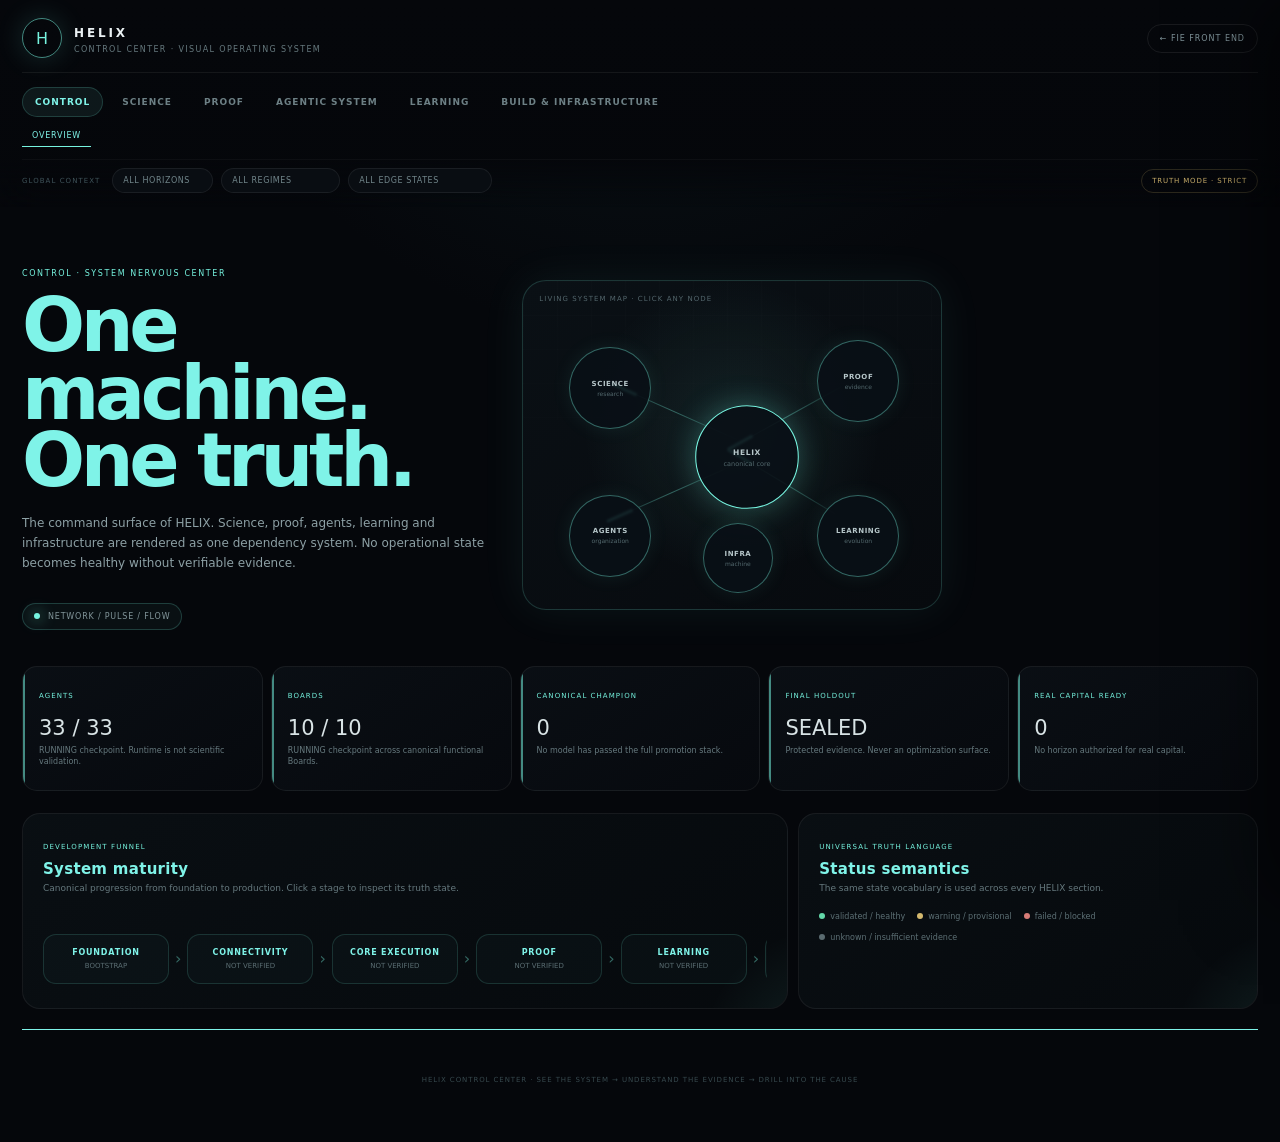
==== commit bca732cc: "Restore canonical HELIX sections and verified scientific state" ====
--- a/control/index.html
+++ b/control/index.html
@@ -1,5 +1,5 @@
 <!doctype html><html lang="en"><head><meta charset="utf-8"><meta name="viewport" content="width=device-width,initial-scale=1"><meta name="theme-color" content="#05070b"><title>HELIX · Control Center</title><link rel="stylesheet" href="/assets/helix.css"><link rel="stylesheet" href="/assets/control-identity.css"></head><body><div class="control-shell" data-theme="overview"><div class="topbar"><div class="brand-row"><div class="brand"><span class="brand-mark">H</span><div><b>HELIX</b><small>CONTROL CENTER · VISUAL OPERATING SYSTEM</small></div></div><a class="front-link" href="/">← FIE FRONT END</a></div><nav class="macro-nav" aria-label="HELIX primary navigation"><button class="active" data-macro="control">CONTROL</button><button data-macro="science">SCIENCE</button><button data-macro="proof">PROOF</button><button data-macro="agents">AGENTIC SYSTEM</button><button data-macro="learning">LEARNING</button><button data-macro="build">BUILD & INFRASTRUCTURE</button></nav><nav class="sub-nav" aria-label="HELIX section navigation"></nav><div class="filterbar"><span class="filter-label">GLOBAL CONTEXT</span><select id="horizon"><option>ALL HORIZONS</option><option>24H</option><option>30D</option><option>90D</option><option>120D</option><option>150D</option><option>1Y</option></select><select id="regime"><option>ALL REGIMES</option><option>REGIME UNKNOWN</option></select><select id="edge"><option>ALL EDGE STATES</option><option>HIGH EDGE</option><option>MEDIUM EDGE</option><option>LOW EDGE</option><option>NO EDGE</option><option>INSUFFICIENT EVIDENCE</option></select><span class="truth-tag">TRUTH MODE · STRICT</span></div></div><main>
-<section class="view active" data-view="overview"><div class="hero"><div><span class="eyebrow">Control · System Nervous Center</span><h1>One machine.<br>One truth.</h1><p>The command surface of HELIX. Science, proof, agents, learning and infrastructure are rendered as one dependency system. No operational state becomes healthy without verifiable evidence.</p><div class="identity-chip"><i></i> NETWORK / PULSE / FLOW</div></div><div class="viz" id="system-map"><span class="viz-label">Living system map · click any node</span><span class="diagram-line pulse-line" style="left:49%;top:51%;width:31%;transform:rotate(-29deg)"></span><span class="diagram-line pulse-line" style="left:49%;top:51%;width:30%;transform:rotate(31deg)"></span><span class="diagram-line pulse-line" style="left:21%;top:31%;width:33%;transform:rotate(24deg)"></span><span class="diagram-line pulse-line" style="left:20%;top:73%;width:34%;transform:rotate(-24deg)"></span><button class="diagram-node" data-jump="pattern" data-title="Science" data-desc="Pattern discovery, forecasting, regimes and portfolio probability." style="left:11%;top:20%;width:82px;height:82px"><span><b>SCIENCE</b><small>research</small></span></button><button class="diagram-node" data-jump="proof" data-title="Proof" data-desc="Independent scientific validation, falsification and protected holdout." style="right:10%;top:18%;width:82px;height:82px"><span><b>PROOF</b><small>evidence</small></span></button><button class="diagram-node selected" data-title="HELIX" data-desc="Canonical coordination point across the complete operating system." style="left:42%;top:39%;width:96px;height:96px"><span><b>HELIX</b><small>canonical core</small></span></button><button class="diagram-node" data-jump="agents" data-title="Agentic System" data-desc="Functional organization, ownership, handoffs and runtime state." style="left:11%;bottom:10%;width:82px;height:82px"><span><b>AGENTS</b><small>organization</small></span></button><button class="diagram-node" data-jump="learning" data-title="Learning" data-desc="TMLE, replay, error memory, drift and controlled improvement." style="right:10%;bottom:10%;width:82px;height:82px"><span><b>LEARNING</b><small>evolution</small></span></button><button class="diagram-node" data-jump="infra" data-title="Infrastructure" data-desc="Layerbase, pipelines, APIs, deployment, continuity and system health." style="left:43%;bottom:5%;width:70px;height:70px"><span><b>INFRA</b><small>machine</small></span></button></div></div><div class="metric-strip"><div class="metric"><small>SYSTEM STATE</small><b>BOOTSTRAP</b><span>Current verified maturity of HELIX.</span></div><div class="metric"><small>ROBUST EDGE</small><b>—</b><span>Best demonstrated out-of-sample predictive edge.</span></div><div class="metric"><small>EVIDENCE COVERAGE</small><b>—</b><span>Share of system claims backed by verified receipts.</span></div><div class="metric"><small>ACTIVE AGENTS</small><b>—</b><span>Agents with current runtime execution evidence.</span></div><div class="metric"><small>PRIMARY BLOCKER</small><b>RUNTIME</b><span>Canonical telemetry is not yet connected to this GUI.</span></div></div><div class="grid-2"><section class="panel"><div class="panel-title"><small>DEVELOPMENT FUNNEL</small><h2>System maturity</h2><p>Canonical progression from foundation to production. Click a stage to inspect its truth state.</p></div><div class="flowline"><div class="flow-node inspectable" data-title="Foundation" data-desc="UI foundation and canonical structure exist." data-state="BOOTSTRAP"><b>FOUNDATION</b><small>BOOTSTRAP</small></div><span class="flow-arrow">›</span><div class="flow-node inspectable" data-title="Connectivity" data-desc="Runtime, data and telemetry connectivity must be evidenced." data-state="NOT VERIFIED"><b>CONNECTIVITY</b><small>NOT VERIFIED</small></div><span class="flow-arrow">›</span><div class="flow-node inspectable" data-title="Core Execution" data-desc="Forecasting and scientific execution require canonical runtime receipts." data-state="NOT VERIFIED"><b>CORE EXECUTION</b><small>NOT VERIFIED</small></div><span class="flow-arrow">›</span><div class="flow-node inspectable" data-title="Proof" data-desc="Independent validation gates must run on real experiments." data-state="NOT VERIFIED"><b>PROOF</b><small>NOT VERIFIED</small></div><span class="flow-arrow">›</span><div class="flow-node inspectable" data-title="Learning" data-desc="TMLE, error memory and drift must consume verified outcomes." data-state="NOT VERIFIED"><b>LEARNING</b><small>NOT VERIFIED</small></div><span class="flow-arrow">›</span><div class="flow-node inspectable" data-title="Production" data-desc="Production maturity stays locked until prior stages are evidenced." data-state="LOCKED"><b>PRODUCTION</b><small>LOCKED</small></div></div></section><section class="panel"><div class="panel-title"><small>UNIVERSAL TRUTH LANGUAGE</small><h2>Status semantics</h2><p>The same state vocabulary is used across every HELIX section.</p></div><div class="legend"><span><i class="ok"></i>validated / healthy</span><span><i class="warn"></i>warning / provisional</span><span><i class="bad"></i>failed / blocked</span><span><i class="unknown"></i>unknown / insufficient evidence</span></div></section></div></section>
+<section class="view active" data-view="overview"><div class="hero"><div><span class="eyebrow">Control · System Nervous Center</span><h1>One machine.<br>One truth.</h1><p>The command surface of HELIX. Science, proof, agents, learning and infrastructure are rendered as one dependency system. No operational state becomes healthy without verifiable evidence.</p><div class="identity-chip"><i></i> NETWORK / PULSE / FLOW</div></div><div class="viz" id="system-map"><span class="viz-label">Living system map · click any node</span><span class="diagram-line pulse-line" style="left:49%;top:51%;width:31%;transform:rotate(-29deg)"></span><span class="diagram-line pulse-line" style="left:49%;top:51%;width:30%;transform:rotate(31deg)"></span><span class="diagram-line pulse-line" style="left:21%;top:31%;width:33%;transform:rotate(24deg)"></span><span class="diagram-line pulse-line" style="left:20%;top:73%;width:34%;transform:rotate(-24deg)"></span><button class="diagram-node" data-jump="pattern" data-title="Science" data-desc="Pattern discovery, forecasting, regimes and portfolio probability." style="left:11%;top:20%;width:82px;height:82px"><span><b>SCIENCE</b><small>research</small></span></button><button class="diagram-node" data-jump="proof" data-title="Proof" data-desc="Independent scientific validation, falsification and protected holdout." style="right:10%;top:18%;width:82px;height:82px"><span><b>PROOF</b><small>evidence</small></span></button><button class="diagram-node selected" data-title="HELIX" data-desc="Canonical coordination point across the complete operating system." style="left:42%;top:39%;width:96px;height:96px"><span><b>HELIX</b><small>canonical core</small></span></button><button class="diagram-node" data-jump="agents" data-title="Agentic System" data-desc="Functional organization, ownership, handoffs and runtime state." style="left:11%;bottom:10%;width:82px;height:82px"><span><b>AGENTS</b><small>organization</small></span></button><button class="diagram-node" data-jump="learning" data-title="Learning" data-desc="TMLE, replay, error memory, drift and controlled improvement." style="right:10%;bottom:10%;width:82px;height:82px"><span><b>LEARNING</b><small>evolution</small></span></button><button class="diagram-node" data-jump="infra" data-title="Infrastructure" data-desc="Layerbase, pipelines, APIs, deployment, continuity and system health." style="left:43%;bottom:5%;width:70px;height:70px"><span><b>INFRA</b><small>machine</small></span></button></div></div><div class="metric-strip"><div class="metric"><small>AGENTS</small><b>33 / 33</b><span>RUNNING checkpoint. Runtime is not scientific validation.</span></div><div class="metric"><small>BOARDS</small><b>10 / 10</b><span>RUNNING checkpoint across canonical functional Boards.</span></div><div class="metric"><small>CANONICAL CHAMPION</small><b>0</b><span>No model has passed the full promotion stack.</span></div><div class="metric"><small>FINAL HOLDOUT</small><b>SEALED</b><span>Protected evidence. Never an optimization surface.</span></div><div class="metric"><small>REAL CAPITAL READY</small><b>0</b><span>No horizon authorized for real capital.</span></div></div><div class="grid-2"><section class="panel"><div class="panel-title"><small>DEVELOPMENT FUNNEL</small><h2>System maturity</h2><p>Canonical progression from foundation to production. Click a stage to inspect its truth state.</p></div><div class="flowline"><div class="flow-node inspectable" data-title="Foundation" data-desc="UI foundation and canonical structure exist." data-state="BOOTSTRAP"><b>FOUNDATION</b><small>BOOTSTRAP</small></div><span class="flow-arrow">›</span><div class="flow-node inspectable" data-title="Connectivity" data-desc="Runtime, data and telemetry connectivity must be evidenced." data-state="NOT VERIFIED"><b>CONNECTIVITY</b><small>NOT VERIFIED</small></div><span class="flow-arrow">›</span><div class="flow-node inspectable" data-title="Core Execution" data-desc="Forecasting and scientific execution require canonical runtime receipts." data-state="NOT VERIFIED"><b>CORE EXECUTION</b><small>NOT VERIFIED</small></div><span class="flow-arrow">›</span><div class="flow-node inspectable" data-title="Proof" data-desc="Independent validation gates must run on real experiments." data-state="NOT VERIFIED"><b>PROOF</b><small>NOT VERIFIED</small></div><span class="flow-arrow">›</span><div class="flow-node inspectable" data-title="Learning" data-desc="TMLE, error memory and drift must consume verified outcomes." data-state="NOT VERIFIED"><b>LEARNING</b><small>NOT VERIFIED</small></div><span class="flow-arrow">›</span><div class="flow-node inspectable" data-title="Production" data-desc="Production maturity stays locked until prior stages are evidenced." data-state="LOCKED"><b>PRODUCTION</b><small>LOCKED</small></div></div></section><section class="panel"><div class="panel-title"><small>UNIVERSAL TRUTH LANGUAGE</small><h2>Status semantics</h2><p>The same state vocabulary is used across every HELIX section.</p></div><div class="legend"><span><i class="ok"></i>validated / healthy</span><span><i class="warn"></i>warning / provisional</span><span><i class="bad"></i>failed / blocked</span><span><i class="unknown"></i>unknown / insufficient evidence</span></div></section></div></section>
 <section class="view" data-view="pattern"><div class="hero"><div><span class="eyebrow">Science · Pattern Intelligence Laboratory</span><h1>Discover.<br>Mutate. Falsify.</h1><p>Patterns are represented as an experimental constellation rather than a table. Families, interactions, horizons, regimes and synthesis recipes become one explorable research space.</p><div class="identity-chip"><i></i> DNA / CONSTELLATION / MUTATION</div></div><div class="viz" id="pattern-constellation"><span class="viz-label">Pattern constellation · structural view</span></div></div><div class="metric-strip"><div class="metric"><small>PRICE</small><b>—</b><span>Momentum, trend, volatility and recovery signals.</span></div><div class="metric"><small>FUNDAMENTALS</small><b>—</b><span>Valuation, earnings, guidance and revisions.</span></div><div class="metric"><small>MACRO</small><b>—</b><span>Rates, FX, commodities and macro interactions.</span></div><div class="metric"><small>NEWS / EVENTS</small><b>—</b><span>Sentiment, novelty and event-driven patterns.</span></div><div class="metric"><small>ENSEMBLES</small><b>—</b><span>Synthetic patterns and multi-pattern recipes.</span></div></div><div class="grid-2"><section class="panel"><div class="panel-title"><small>PATTERN × HORIZON</small><h2>Research matrix</h2><p>Every horizon is treated as a separate predictive problem. Cells stay unscored until evidence exists.</p></div><div class="matrix"><div class="head">FAMILY</div><div class="head">24H</div><div class="head">30D</div><div class="head">90D</div><div class="head">120D</div><div class="head">150D</div><div class="head">1Y</div><div class="head">PRICE</div><div class="cell inspectable" data-title="PRICE · 24H" data-state="UNMEASURED"></div><div class="cell"></div><div class="cell"></div><div class="cell"></div><div class="cell"></div><div class="cell"></div><div class="head">FUND.</div><div class="cell"></div><div class="cell"></div><div class="cell"></div><div class="cell"></div><div class="cell"></div><div class="cell"></div><div class="head">MACRO</div><div class="cell"></div><div class="cell"></div><div class="cell"></div><div class="cell"></div><div class="cell"></div><div class="cell"></div><div class="head">NEWS</div><div class="cell"></div><div class="cell"></div><div class="cell"></div><div class="cell"></div><div class="cell"></div><div class="cell"></div></div></section><section class="panel"><div class="panel-title"><small>SCIENTIFIC LIFECYCLE</small><h2>Generate → challenge</h2><p>Candidate patterns cannot become canonical without passing independent proof.</p></div><div class="flowline"><div class="flow-node"><b>GENERATE</b><small>candidate</small></div><span class="flow-arrow">›</span><div class="flow-node"><b>TEST</b><small>validation</small></div><span class="flow-arrow">›</span><div class="flow-node"><b>REJECT / RETAIN</b><small>falsify</small></div><span class="flow-arrow">›</span><div class="flow-node"><b>COMBINE</b><small>synthesis</small></div><span class="flow-arrow">›</span><div class="flow-node"><b>CHALLENGE</b><small>champion</small></div></div><span class="status-pill">TELEMETRY PENDING</span></section></div></section>
 <section class="view" data-view="forecast"><div class="hero"><div><span class="eyebrow">Science · Forecasting</span><h1>Probability<br>through time.</h1><p>Forecasting keeps directional probability, benchmark outperformance and economically meaningful return strictly separate across 24H, 30D, 90D, 120D, 150D and 1Y.</p><div class="identity-chip"><i></i> TIME / CONE / UNCERTAINTY</div></div><div class="viz"><span class="viz-label">Future cone · structural wireframe</span><div class="future-cone"><svg viewBox="0 0 520 250" role="img" aria-label="Future probability cone"><line class="cone-axis" x1="35" y1="125" x2="490" y2="125"/><line class="cone-axis" x1="35" y1="20" x2="35" y2="230"/><path class="cone-path" d="M35,125 C145,95 290,55 490,25 L490,225 C290,195 145,155 35,125 Z"/><path class="cone-mid" d="M35,125 C165,122 300,126 490,125"/><text class="cone-label" x="390" y="18">UNCERTAINTY</text><text class="cone-label" x="39" y="242">T0</text><text class="cone-label" x="458" y="242">1Y</text></svg></div></div></div><div class="metric-strip"><div class="metric"><small>P(UP / DOWN)</small><b>—</b><span>Directional probability at the selected horizon.</span></div><div class="metric"><small>P(BEAT BENCHMARK)</small><b>—</b><span>Probability of benchmark outperformance.</span></div><div class="metric"><small>P(ECON RETURN)</small><b>—</b><span>Probability of economically meaningful return.</span></div><div class="metric"><small>CALIBRATION</small><b>—</b><span>Reliability of stated probabilities.</span></div><div class="metric"><small>COVERAGE</small><b>—</b><span>Share of opportunities for which HELIX claims edge.</span></div></div></section>
 <section class="view" data-view="regime"><div class="hero"><div><span class="eyebrow">Science · Market Regime Intelligence</span><h1>Know the climate<br>before the signal.</h1><p>Regime intelligence explains the environment in which patterns operate, weaken, disappear or reverse. The visual metaphor is a changing market landscape.</p><div class="identity-chip"><i></i> LANDSCAPE / HEAT / TRANSITION</div></div><div class="viz"><span class="viz-label">Regime landscape · click dimensions</span><div class="landscape"><div class="land inspectable" data-title="Growth regime" data-state="UNKNOWN" style="height:42%"><small>GROWTH</small></div><div class="land inspectable" data-title="Inflation regime" data-state="UNKNOWN" style="height:68%"><small>INFLATION</small></div><div class="land inspectable" data-title="Rates regime" data-state="UNKNOWN" style="height:54%"><small>RATES</small></div><div class="land inspectable" data-title="Liquidity regime" data-state="UNKNOWN" style="height:82%"><small>LIQUIDITY</small></div><div class="land inspectable" data-title="Volatility regime" data-state="UNKNOWN" style="height:60%"><small>VOLATILITY</small></div></div></div></div><div class="metric-strip"><div class="metric"><small>CURRENT REGIME</small><b>—</b><span>Detected market environment.</span></div><div class="metric"><small>REGIME PROBABILITY</small><b>—</b><span>Confidence assigned to classification.</span></div><div class="metric"><small>TRANSITION RISK</small><b>—</b><span>Probability the environment is changing.</span></div><div class="metric"><small>PATTERN DRIFT</small><b>—</b><span>Distance from pattern training conditions.</span></div><div class="metric"><small>PORTFOLIO SENSITIVITY</small><b>—</b><span>Bundle dependence on the current regime.</span></div></div></section>
@@ -9,4 +9,30 @@
 <section class="view" data-view="manual"><div class="hero"><div><span class="eyebrow">Agentic System · Operating Manual</span><h1>The machine<br>knows its rules.</h1><p>The manual turns responsibilities, processes, scientific principles and escalation rules into a navigable operating architecture instead of a passive document.</p><div class="identity-chip"><i></i> PROCESS / OWNERSHIP / GOVERNANCE</div></div><div class="viz"><span class="viz-label">Operating architecture</span><div class="manual-tree"><div class="manual-col"><b>MISSION</b><span>Probability first<br>Robust edge<br>No forced forecast<br>Coverage + reliability</span></div><div class="manual-col"><b>SCIENCE</b><span>Discovery<br>Validation<br>Blind proof<br>Holdout discipline</span></div><div class="manual-col"><b>ORGANIZATION</b><span>Roles<br>Inputs / outputs<br>Dependencies<br>Escalations</span></div><div class="manual-col"><b>OPERATIONS</b><span>Change control<br>Incidents<br>Deployment<br>Continuity</span></div></div></div></div></section>
 <section class="view" data-view="learning"><div class="hero"><div><span class="eyebrow">Learning · TMLE / Continuous Improvement</span><h1>Every error<br>becomes data.</h1><p>HELIX returns to historical decision points, resolves future outcomes, classifies errors, detects drift and creates challengers without contaminating protected proof sets.</p><div class="identity-chip"><i></i> LOOP / REPLAY / EVOLUTION</div></div><div class="viz"><span class="viz-label">Forecast → outcome → error → learn → challenge → proof</span><div class="learning-loop"></div><button class="loop-node inspectable" data-title="Forecast" data-state="UNKNOWN" style="left:43%;top:8%">FORECAST</button><button class="loop-node inspectable" data-title="Outcome" data-state="UNKNOWN" style="right:8%;top:41%">OUTCOME</button><button class="loop-node inspectable" data-title="Error classification" data-state="UNKNOWN" style="left:43%;bottom:5%">ERROR</button><button class="loop-node inspectable" data-title="Learning update" data-state="UNKNOWN" style="left:7%;top:41%">LEARN</button><button class="loop-node inspectable" data-title="Challenger generation" data-state="UNKNOWN" style="right:22%;bottom:12%">CHALLENGE</button></div></div><div class="metric-strip"><div class="metric"><small>HISTORICAL REPLAYS</small><b>—</b><span>Point-in-time simulations completed.</span></div><div class="metric"><small>ERROR MEMORY</small><b>—</b><span>Structured historical mistakes available.</span></div><div class="metric"><small>DRIFT ALERTS</small><b>—</b><span>Patterns showing performance degradation.</span></div><div class="metric"><small>CHALLENGERS</small><b>—</b><span>Models currently contesting champions.</span></div><div class="metric"><small>PLATEAU STATUS</small><b>—</b><span>Local predictive ceiling by signal family.</span></div></div></section>
 <section class="view" data-view="infra"><div class="hero"><div><span class="eyebrow">Build & Infrastructure · System Topology</span><h1>See the machine<br>under the science.</h1><p>Infrastructure renders the technical dependency graph: frontend, backend, Layerbase, data sources, agents, APIs, schedules, deployment, storage, backup and continuity.</p><div class="identity-chip"><i></i> TOPOLOGY / PIPELINES / CONTINUITY</div></div><div class="viz"><span class="viz-label">Infrastructure topology · click services</span><div class="topology"><div class="topo-col"><div class="topo-node inspectable" data-title="Data Sources" data-state="NOT VERIFIED">DATA SOURCES</div><div class="topo-node inspectable" data-title="External APIs" data-state="NOT VERIFIED">EXTERNAL APIs</div></div><div class="topo-col"><div class="topo-node inspectable" data-title="Ingestion" data-state="NOT VERIFIED">INGESTION</div><div class="topo-node inspectable" data-title="Schedulers" data-state="NOT VERIFIED">SCHEDULERS</div></div><div class="topo-col"><div class="topo-node inspectable" data-title="Layerbase" data-desc="Canonical HELIX database target. No Supabase dual-write." data-state="CANONICAL TARGET">LAYERBASE</div><div class="topo-node inspectable" data-title="Agent Runtime" data-state="NOT VERIFIED">AGENT RUNTIME</div></div><div class="topo-col"><div class="topo-node inspectable" data-title="Control Center" data-state="UI ACTIVE">CONTROL CENTER</div><div class="topo-node inspectable" data-title="FIE Front End" data-state="UI PRESENT">FIE FRONT END</div></div></div></div></div><div class="metric-strip"><div class="metric"><small>CANONICAL DB</small><b>LAYERBASE</b><span>HELIX target database. No automatic legacy import.</span></div><div class="metric"><small>DB HEALTH</small><b>—</b><span>Requires live health telemetry.</span></div><div class="metric"><small>BACKUP READINESS</small><b>—</b><span>Verified restore capability and latest receipt.</span></div><div class="metric"><small>COST / QUOTA</small><b>—</b><span>Usage, limits and projected infrastructure cost.</span></div><div class="metric"><small>SINGLE POINTS</small><b>—</b><span>Unmitigated continuity dependencies.</span></div></div><div class="grid-2"><section class="panel"><div class="panel-title"><small>WIP / DEVELOPMENT</small><h2>Build funnel</h2><p>Progress states must be evidence-backed. No synthetic percentages.</p></div><div class="flowline"><div class="flow-node"><b>FOUNDATION</b><small>BOOTSTRAP</small></div><span class="flow-arrow">›</span><div class="flow-node"><b>CONNECTIVITY</b><small>UNKNOWN</small></div><span class="flow-arrow">›</span><div class="flow-node"><b>CORE</b><small>UNKNOWN</small></div><span class="flow-arrow">›</span><div class="flow-node"><b>PROOF</b><small>UNKNOWN</small></div><span class="flow-arrow">›</span><div class="flow-node"><b>LEARNING</b><small>UNKNOWN</small></div><span class="flow-arrow">›</span><div class="flow-node"><b>PRODUCTION</b><small>LOCKED</small></div></div></section><section class="panel"><div class="panel-title"><small>SUPABASE EXIT</small><h2>Legacy cutoff policy</h2><p>Layerbase is canonical. Supabase legacy data must not be dual-written or automatically imported into the new canonical database.</p></div><span class="status-pill">CUTOVER GOVERNANCE ACTIVE</span></section></div></section>
-</main><div class="footer">HELIX CONTROL CENTER · SEE THE SYSTEM → UNDERSTAND THE EVIDENCE → DRILL INTO THE CAUSE</div></div><aside class="inspector" id="inspector" aria-hidden="true"><div class="inspector-head"><div><small>HELIX OBJECT INSPECTOR</small><h3 id="inspect-title">Object</h3></div><button class="inspector-close" aria-label="Close inspector">×</button></div><div class="inspect-block"><b>WHAT IS IT?</b><p id="inspect-desc">Select an object to inspect its role.</p></div><div class="inspect-block"><b>CURRENT STATE</b><p>Only evidence-backed states are promoted to verified.</p><span class="inspect-state" id="inspect-state">UNKNOWN</span></div><div class="inspect-block"><b>PROVENANCE</b><p id="inspect-prov">Source, timestamp, sample, model version and experiment ID will appear when canonical telemetry is connected.</p></div><div class="inspect-block"><b>WHAT HAPPENS NEXT?</b><p id="inspect-next">Resolve dependencies, connect evidence and expose verified runtime receipts.</p></div></aside><script src="/assets/control-identity.js"></script></body></html>+
+<!-- CANONICAL EXTENSION START -->
+<section class="view" data-view="history"><div class="hero"><div><span class="eyebrow">Science · Historical Intelligence</span><h1>Replay the past.<br>Do not rewrite it.</h1><p>Historical Intelligence reconstructs what HELIX could actually know at T0, freezes the forecast, reveals the future and converts every outcome into evidence, error memory and pattern intelligence.</p><div class="identity-chip"><i></i> POINT-IN-TIME / REPLAY / EVIDENCE</div></div><div class="viz"><span class="viz-label">Historical intelligence backbone</span><div class="history-spine"><div class="history-node">T0<br><small>available_time ≤ T0</small></div><div class="history-node">FORECAST<br><small>freeze fingerprint</small></div><div class="history-node">OUTCOME<br><small>30/90/120/150</small></div><div class="history-node">ERROR<br><small>classify</small></div><div class="history-node">LEARN<br><small>retain / reject</small></div></div></div></div><div class="metric-strip"><div class="metric"><small>HISTORICAL MAXIMUM</small><b>≠</b><span>Best result obtained on historical data.</span></div><div class="metric"><small>ROBUST MAXIMUM</small><b>—</b><span>Best level surviving genuinely unseen data.</span></div><div class="metric"><small>FINAL HOLDOUT</small><b>SEALED</b><span>Not used for optimization.</span></div><div class="metric"><small>NEGATIVE KNOWLEDGE</small><b>ACTIVE</b><span>Failed patterns remain part of memory.</span></div><div class="metric"><small>REAL CAPITAL</small><b>0</b><span>No authorized horizon.</span></div></div></section>
+<section class="view" data-view="science"><div class="hero"><div><span class="eyebrow">Science · Probability First</span><h1>Six horizons.<br>Three probabilities.</h1><p>24H, 30D, 90D, 120D, 150D and 1Y are separate prediction problems. Each forecast keeps direction, benchmark outperformance and economically meaningful return strictly distinct.</p><div class="identity-chip"><i></i> HORIZON / PROBABILITY / COVERAGE</div></div><div class="viz"><span class="viz-label">Horizon architecture</span><div class="horizon-rail"><div>24H<small>short</small></div><div>30D<small>core</small></div><div>90D<small>core</small></div><div>120D<small>core</small></div><div>150D<small>core</small></div><div>1Y<small>structural</small></div></div></div></div><div class="metric-strip"><div class="metric"><small>P(UP / DOWN)</small><b>—</b><span>Directional probability.</span></div><div class="metric"><small>P(BEAT BENCHMARK)</small><b>—</b><span>Relative return probability.</span></div><div class="metric"><small>P(ECONOMIC RETURN)</small><b>—</b><span>Economically meaningful return probability.</span></div><div class="metric"><small>RELIABILITY</small><b>—</b><span>Calibration must accompany every probability.</span></div><div class="metric"><small>COVERAGE</small><b>—</b><span>How often HELIX is willing to act.</span></div></div></section>
+<section class="view" data-view="ceiling"><div class="hero"><div><span class="eyebrow">Science · Predictive Ceiling</span><h1>How far can<br>HELIX really go?</h1><p>The ceiling map separates historical performance from robust, unseen-data performance and records plateaus so research can switch signal family instead of over-tuning.</p><div class="identity-chip"><i></i> CEILING / PLATEAU / MARGINAL GAIN</div></div><div class="viz"><span class="viz-label">Historical vs robust ceiling</span><div class="ceiling-bars"><div><b>24H</b><i style="--v:18%"></i><small>robust —</small></div><div><b>30D</b><i style="--v:28%"></i><small>robust —</small></div><div><b>90D</b><i style="--v:36%"></i><small>robust —</small></div><div><b>120D</b><i style="--v:44%"></i><small>robust —</small></div><div><b>150D</b><i style="--v:51%"></i><small>robust —</small></div><div><b>1Y</b><i style="--v:24%"></i><small>robust —</small></div></div></div></div><div class="status-pill">NO GLOBAL ROBUST MAXIMUM CLAIM · CHAMPION = 0</div></section>
+<section class="view" data-view="leaders"><div class="grid-2"><section class="panel"><div class="panel-title"><small>HISTORICAL LEADERBOARD</small><h2>Best historical evidence</h2><p>Historical leaders are not promoted automatically.</p></div><div class="truth-table"><div><b>Macro Inflation · 150D</b><span>AUC ~0.667 · ESS ~28.45 · WEAK</span></div><div><b>Macro Inflation · 120D</b><span>AUC ~0.632 · ESS ~34.8 · WEAK</span></div><div><b>Macro Inflation · 30D</b><span>AUC ~0.561 · ESS ~125.2 · WEAK</span></div></div></section><section class="panel"><div class="panel-title"><small>ROBUST LEADERBOARD</small><h2>Unseen-data survivors</h2><p>Only candidates with sufficient ESS, calibration, stability and Blind Proof belong here.</p></div><div class="empty-state">NO CANONICAL CHAMPION<br><small>Robust leaderboard has no production winner.</small></div></section></div></section>
+<section class="view" data-view="models"><div class="metric-strip"><div class="metric"><small>CHAMPION</small><b>0</b><span>No active canonical champion.</span></div><div class="metric"><small>FINAL HOLDOUT</small><b>SEALED</b><span>Protected evidence.</span></div><div class="metric"><small>REAL CAPITAL</small><b>0</b><span>No release gate passed.</span></div><div class="metric"><small>CHALLENGER</small><b>GATED</b><span>Must beat current baselines OOS.</span></div><div class="metric"><small>RED TEAM</small><b>HARD GATE</b><span>QC FAIL cannot be bypassed.</span></div></div><section class="panel"><div class="panel-title"><small>CHAMPION / CHALLENGER</small><h2>Promotion is evidence, not preference</h2><p>The Champion is never edited directly.</p></div><div class="flowline"><div class="flow-node"><b>CHALLENGER</b><small>new model</small></div><span class="flow-arrow">›</span><div class="flow-node"><b>OOS</b><small>incremental edge</small></div><span class="flow-arrow">›</span><div class="flow-node"><b>BLIND PROOF</b><small>untouched evidence</small></div><span class="flow-arrow">›</span><div class="flow-node"><b>RED TEAM</b><small>leakage / overfit</small></div><span class="flow-arrow">›</span><div class="flow-node"><b>COURT</b><small>promotion</small></div><span class="flow-arrow">›</span><div class="flow-node"><b>CHAMPION</b><small>only after proof</small></div></div></section></section>
+<section class="view" data-view="macro"><div class="hero"><div><span class="eyebrow">Science · Macro External Transfer</span><h1>Ranking signal.<br>Not standalone edge.</h1><p>The real external-transfer test is retained exactly as evidence: 2,504 cases, 626 per hypothesis, zero PIT violations and Final Holdout untouched.</p><div class="identity-chip"><i></i> OOT / PIT / TRANSFER</div></div><div class="viz"><span class="viz-label">Verified transfer evidence</span><div class="macro-orbit"><div><b>2,504</b><small>external cases</small></div><span>0 PIT violations</span><span>Final Holdout FALSE</span><span>Freeze 615d52…</span></div></div></div><div class="macro-results"><div><b>GROWTH 30D</b><span>AUC .452 · ESS 125.2 · Accuracy 46.96%</span><em>REJECT</em></div><div><b>INFLATION 30D</b><span>AUC .561 · ESS 125.2 · Accuracy 54.15%</span><em>WEAK</em></div><div><b>INFLATION 120D</b><span>AUC .632 · ESS 34.8 · Accuracy 53.99%</span><em>WEAK</em></div><div><b>INFLATION 150D</b><span>AUC .667 · ESS 28.45 · Accuracy 54.47%</span><em>WEAK</em></div></div><div class="status-pill">INFLATION = CONTEXTUAL FEATURE / INTERACTION INGREDIENT · NO RETUNING ON SAME EXTERNAL DATASET</div></section>
+<section class="view" data-view="research"><div class="grid-2"><section class="panel"><div class="panel-title"><small>RESEARCH FUNNEL</small><h2>Search broadly, reject aggressively</h2><p>More experiments require harsher statistical standards.</p></div><div class="research-funnel"><div style="width:92%">PATTERN UNIVERSE</div><div style="width:74%">CANDIDATES</div><div style="width:56%">VALIDATION</div><div style="width:38%">BLIND PROOF</div><div style="width:20%">ROBUST SURVIVORS</div><div style="width:9%">CHAMPION</div></div></section><section class="panel"><div class="panel-title"><small>SEARCH DISCIPLINE</small><h2>Overfitting budget</h2><p>Experiment count, multiple-testing penalty, ESS, concentration and parameter stability are part of the evidence.</p></div><div class="legend"><span><i class="unknown"></i>multiple testing</span><span><i class="unknown"></i>sample overlap</span><span><i class="unknown"></i>ticker concentration</span><span><i class="unknown"></i>regime concentration</span><span><i class="unknown"></i>parameter instability</span></div></section></div></section>
+<section class="view" data-view="proofvault"><div class="hero"><div><span class="eyebrow">Proof · Proof Vault</span><h1>Protected evidence<br>stays protected.</h1><p>Blind Proof and Final Holdout are not tuning surfaces. Access history, fingerprint and consuming experiment must be visible when runtime evidence is connected.</p><div class="identity-chip"><i></i> SEALED / AUDITED / IMMUTABLE</div></div><div class="viz vault-viz"><div class="vault-box"><b>SEALED</b><span>FINAL HOLDOUT</span><small>current canonical state</small></div></div></div></section>
+<section class="view" data-view="calibration"><div class="grid-2"><section class="panel"><div class="panel-title"><small>RELIABILITY DIAGRAM</small><h2>Probability must mean probability</h2><p>If HELIX declares 70% repeatedly, comparable outcomes should occur near 70%.</p></div><div class="calibration-plot"><svg viewBox="0 0 400 260"><line x1="35" y1="225" x2="355" y2="35"/><line x1="35" y1="225" x2="35" y2="25"/><line x1="35" y1="225" x2="370" y2="225"/><text x="90" y="45">LIVE CALIBRATION SERIES UNVERIFIED</text></svg></div></section><section class="panel"><div class="panel-title"><small>CALIBRATION KPIs</small><h2>Never show probability alone</h2></div><div class="mini-kpis"><div><b>Brier</b><span>—</span></div><div><b>Log Loss</b><span>—</span></div><div><b>ECE</b><span>—</span></div><div><b>Coverage</b><span>—</span></div><div><b>ESS</b><span>—</span></div><div><b>PROOF</b><span>—</span></div></div></section></div></section>
+<section class="view" data-view="baselines"><section class="panel"><div class="panel-title"><small>MANDATORY BASELINES</small><h2>Incremental edge is the product</h2><p>Every challenger must beat relevant simple alternatives on the same population, horizon and split.</p></div><div class="baseline-grid"><span>RANDOM 50/50</span><span>ALWAYS UP</span><span>ALWAYS DOWN</span><span>HISTORICAL BASE RATE</span><span>BENCHMARK</span><span>SIMPLE MOMENTUM</span><span>NAIVE PERSISTENCE</span></div></section></section>
+<section class="view" data-view="negative"><section class="panel"><div class="panel-title"><small>NEGATIVE KNOWLEDGE</small><h2>Do not rescue failed hypotheses</h2><p>Refuted evidence prevents HELIX from wasting experiments on already-failed ideas.</p></div><div class="negative-grid"><span>PRICE core 30/90/120/150 · NO EDGE</span><span>24H / 1Y price base-rate · NO EDGE</span><span>Momentum 30/90 · temporal instability</span><span>150D low-vol · severe instability</span><span>SEC_EVENT_ACCELERATION · cross-epoch collapse</span><span>SEC materiality gate · transfer failed</span><span>Macro policy features · unstable / rejected</span><span>PRICE external transfer · failed</span><span>Short Interest 120D · failed Validation</span><span>Fundamentals Quality 30/90/120 · failed</span></div></section></section>
+<section class="view" data-view="boards"><div class="board-grid-ext"><div><b>WATCHTOWER</b><span>Lead · The Scout</span><small>OBSERVE</small></div><div><b>OBSERVATORY</b><span>Lead · The Quant</span><small>ANALYZE</small></div><div><b>LAB</b><span>Lead · The Prospector</span><small>DISCOVER</small></div><div><b>ODDS ROOM</b><span>Lead · The Gambler</span><small>PROBABILITY</small></div><div><b>RED TEAM</b><span>Lead · The Inspector</span><small>FALSIFY</small></div><div><b>COMMITTEE</b><span>Lead · The Chairman</span><small>SYNTHESIZE</small></div><div><b>CAPITAL ROOM</b><span>Lead · The Treasurer</span><small>COMBINE</small></div><div><b>COURT</b><span>Lead · The Sheriff</span><small>GOVERN</small></div><div><b>MEMORY ROOM</b><span>Lead · The Coroner</span><small>LEARN</small></div><div><b>COACHING ROOM</b><span>Lead · The Coach</span><small>META-LEARN</small></div></div></section>
+<section class="view" data-view="cycles"><div class="grid-2"><section class="panel cycle-panel"><div class="cycle-ring"><b>22/22</b><span>DAILY</span></div><div><div class="panel-title"><small>DAILY OPERATING CYCLE</small><h2>Verified prior run</h2><p>Completion is an operational checkpoint, not proof that every scientific output is valid.</p></div></div></section><section class="panel cycle-panel"><div class="cycle-ring"><b>14/14</b><span>WEEKLY</span></div><div><div class="panel-title"><small>WEEKLY RESEARCH CYCLE</small><h2>Verified prior run</h2><p>Research queue, challenge, proof routing and negative knowledge.</p></div></div></section></div></section>
+<section class="view" data-view="evolution"><section class="panel"><div class="panel-title"><small>AGENT EVOLUTION LOOP</small><h2>Coach proposes. Evidence decides.</h2><p>Coach cannot directly mutate production agents.</p></div><div class="flowline"><div class="flow-node"><b>SCOREKEEPER + QUANT</b><small>performance evidence</small></div><span class="flow-arrow">›</span><div class="flow-node"><b>COACH</b><small>proposal</small></div><span class="flow-arrow">›</span><div class="flow-node"><b>AGENT CHALLENGER</b><small>isolated variant</small></div><span class="flow-arrow">›</span><div class="flow-node"><b>A/B + OOS</b><small>ablation</small></div><span class="flow-arrow">›</span><div class="flow-node"><b>RED TEAM</b><small>falsify</small></div><span class="flow-arrow">›</span><div class="flow-node"><b>COURT / SHERIFF</b><small>decision</small></div></div><span class="status-pill">AMI = ΔPredictiveValue − λ CoordinationCost − γ Redundancy − δ OverfittingRisk</span></section></section>
+<section class="view" data-view="governance"><div class="metric-strip"><div class="metric"><small>MR WOLF</small><b>OPERATIONAL</b><span>Routing · priority · delivery.</span></div><div class="metric"><small>RED TEAM</small><b>INDEPENDENT QC</b><span>FAIL blocks progression.</span></div><div class="metric"><small>SHERIFF</small><b>CONSTITUTIONAL</b><span>Promotion · release · holdout authority.</span></div><div class="metric"><small>COACH</small><b>PROPOSES</b><span>No direct agent mutation.</span></div><div class="metric"><small>UI</small><b>READ ONLY</b><span>No promotion / holdout / capital actions.</span></div></div></section>
+<section class="view" data-view="errormem"><section class="panel"><div class="panel-title"><small>ERROR MEMORY</small><h2>Every miss becomes structured knowledge</h2><p>Direction, magnitude, timing, regime, data, pattern, news/event and portfolio dependency errors remain separate.</p></div><div class="error-grid"><span>DIRECTION</span><span>MAGNITUDE</span><span>TIMING</span><span>REGIME</span><span>DATA</span><span>PATTERN</span><span>NEWS / EVENT</span><span>PORTFOLIO DEPENDENCY</span></div></section></section>
+<section class="view" data-view="drift"><section class="panel"><div class="panel-title"><small>DRIFT</small><h2>Patterns can decay</h2><p>When a pattern stops working: reduce weight, shadow, suspend, retrain or remove.</p></div><div class="drift-chart"><svg viewBox="0 0 900 260"><line x1="40" y1="220" x2="860" y2="220"/><line x1="40" y1="40" x2="40" y2="220"/><path d="M40 85 C160 78 240 94 340 104 S520 132 610 122 S760 160 860 174"/><line class="threshold" x1="40" y1="150" x2="860" y2="150"/><text x="55" y="25">STRUCTURE READY · LIVE DRIFT SERIES UNVERIFIED</text></svg></div></section></section>
+<section class="view" data-view="replay"><section class="panel"><div class="panel-title"><small>TMLE / HISTORICAL REPLAY</small><h2>Return to T0</h2><p>Use only information available at the time, then simulate the future and learn from the real outcome.</p></div><div class="flowline"><div class="flow-node"><b>T0</b><small>available_time ≤ T0</small></div><span class="flow-arrow">›</span><div class="flow-node"><b>FORECAST</b><small>freeze fingerprint</small></div><span class="flow-arrow">›</span><div class="flow-node"><b>REVEAL</b><small>future outcome</small></div><span class="flow-arrow">›</span><div class="flow-node"><b>SCORE</b><small>probability / risk</small></div><span class="flow-arrow">›</span><div class="flow-node"><b>ERROR</b><small>root cause</small></div><span class="flow-arrow">›</span><div class="flow-node"><b>LEARN</b><small>update intelligence</small></div></div></section></section>
+<section class="view" data-view="coaching"><section class="panel"><div class="panel-title"><small>COACHING ROOM</small><h2>Improve the agents, not the story</h2><p>Training priorities come from Weakness Map, reliability, recent failures and downstream outcomes.</p></div><div class="manual-tree"><div class="manual-col"><b>MEASURE</b><span>output quality<br>reliability<br>coordination cost</span></div><div class="manual-col"><b>DIAGNOSE</b><span>weakness map<br>failure modes<br>redundancy</span></div><div class="manual-col"><b>CHALLENGE</b><span>new prompt/policy<br>A/B<br>OOS test</span></div><div class="manual-col"><b>PROMOTE</b><span>Red Team<br>Court<br>version history</span></div></div></section></section>
+<section class="view" data-view="datahealth"><div class="metric-strip"><div class="metric"><small>PRICE</small><b>—</b><span>PIT coverage / freshness not live-bound.</span></div><div class="metric"><small>FUNDAMENTALS</small><b>—</b><span>Provenance required.</span></div><div class="metric"><small>MACRO</small><b>PIT VERIFIED</b><span>ALFRED weekly external transfer dataset.</span></div><div class="metric"><small>NEWS / EVENTS</small><b>—</b><span>Availability timing required.</span></div><div class="metric"><small>PROVENANCE</small><b>REQUIRED</b><span>Source · timestamp · version · sample.</span></div></div></section>
+<section class="view" data-view="scheduler"><div class="grid-2"><section class="panel cycle-panel"><div class="cycle-ring"><b>22</b><span>DAILY STEPS</span></div><div><div class="panel-title"><small>SCHEDULER</small><h2>Daily operating cadence</h2><p>Exact next-run telemetry is not connected in this GUI.</p></div></div></section><section class="panel cycle-panel"><div class="cycle-ring"><b>14</b><span>WEEKLY STEPS</span></div><div><div class="panel-title"><small>RESEARCH CADENCE</small><h2>Weekly scientific loop</h2><p>Schedule remains read-only.</p></div></div></section></div></section>
+<section class="view" data-view="activity"><section class="panel"><div class="panel-title"><small>ACTIVITY</small><h2>Meaningful verified checkpoints</h2><p>Only material events belong here.</p></div><div class="activity-line"><div><b>33/33 agents RUNNING</b><span>canonical checkpoint</span></div><div><b>10/10 Boards RUNNING</b><span>canonical checkpoint</span></div><div><b>Macro external transfer complete</b><span>2,504 cases · Holdout untouched</span></div><div><b>Champion remains 0</b><span>no promotion without proof</span></div><div><b>Layerbase selected as canonical DB</b><span>legacy cutoff governed separately</span></div></div></section></section>
+<section class="view" data-view="cutover"><div class="metric-strip"><div class="metric"><small>CANONICAL DB</small><b>LAYERBASE</b><span>helix-prod.</span></div><div class="metric"><small>SUPABASE</small><b>LEGACY CUTOFF</b><span>No new dependency should be introduced.</span></div><div class="metric"><small>DUAL WRITE</small><b>OFF</b><span>Explicit rule.</span></div><div class="metric"><small>BACKUP</small><b>VERIFY</b><span>Do not claim completion without receipt.</span></div><div class="metric"><small>CUTOVER</small><b>UNVERIFIED</b><span>Runtime parity and source audit required.</span></div></div><span class="status-pill">NO AUTOMATIC LEGACY IMPORT · NO DUAL WRITE · FINAL HOLDOUT UNTOUCHED</span></section>
+<section class="view" data-view="wip"><div class="metric-strip"><div class="metric"><small>FOUNDATION</small><b>BUILT</b><span>Canonical structure exists.</span></div><div class="metric"><small>VISUAL TWIN</small><b>IN PROGRESS</b><span>Infographic-first Control Center.</span></div><div class="metric"><small>LIVE DATA BINDING</small><b>UNVERIFIED</b><span>Layerbase API contract.</span></div><div class="metric"><small>PROOF</small><b>PARTIAL</b><span>Verified historical evidence exists.</span></div><div class="metric"><small>REAL CAPITAL</small><b>BLOCKED</b><span>0 authorized horizons.</span></div></div><section class="panel"><div class="panel-title"><small>DEVELOPMENT FUNNEL</small><h2>Capability evidence, not aesthetic percentages</h2></div><div class="flowline"><div class="flow-node"><b>FOUNDATION</b><small>built</small></div><span class="flow-arrow">›</span><div class="flow-node"><b>CONNECTIVITY</b><small>unverified</small></div><span class="flow-arrow">›</span><div class="flow-node"><b>CORE EXECUTION</b><small>partial</small></div><span class="flow-arrow">›</span><div class="flow-node"><b>PROOF</b><small>partial</small></div><span class="flow-arrow">›</span><div class="flow-node"><b>LEARNING</b><small>partial</small></div><span class="flow-arrow">›</span><div class="flow-node"><b>PRODUCTION</b><small>locked</small></div></div></section></section>
+<!-- CANONICAL EXTENSION END --></main><div class="footer">HELIX CONTROL CENTER · SEE THE SYSTEM → UNDERSTAND THE EVIDENCE → DRILL INTO THE CAUSE</div></div><aside class="inspector" id="inspector" aria-hidden="true"><div class="inspector-head"><div><small>HELIX OBJECT INSPECTOR</small><h3 id="inspect-title">Object</h3></div><button class="inspector-close" aria-label="Close inspector">×</button></div><div class="inspect-block"><b>WHAT IS IT?</b><p id="inspect-desc">Select an object to inspect its role.</p></div><div class="inspect-block"><b>CURRENT STATE</b><p>Only evidence-backed states are promoted to verified.</p><span class="inspect-state" id="inspect-state">UNKNOWN</span></div><div class="inspect-block"><b>PROVENANCE</b><p id="inspect-prov">Source, timestamp, sample, model version and experiment ID will appear when canonical telemetry is connected.</p></div><div class="inspect-block"><b>WHAT HAPPENS NEXT?</b><p id="inspect-next">Resolve dependencies, connect evidence and expose verified runtime receipts.</p></div></aside><script src="/assets/control-identity.js"></script></body></html>
--- a/assets/helix.css
+++ b/assets/helix.css
@@ -1 +1,30 @@
-*{box-sizing:border-box}body{margin:0;background:#05070b;color:#e9f1f3;font-family:Inter,ui-sans-serif,system-ui,-apple-system,sans-serif;background-image:radial-gradient(circle at 50% 10%,#102a2e55,transparent 35%)}.shell{max-width:1500px;margin:auto;padding:22px}header{display:flex;align-items:center;justify-content:space-between;border-bottom:1px solid #ffffff12;padding-bottom:18px}.brand{display:flex;gap:12px;align-items:center}.brand b{letter-spacing:.22em}.brand small{display:block;color:#7e9297;font-size:9px;letter-spacing:.18em;margin-top:4px}.mark{display:grid;place-items:center;width:38px;height:38px;border:1px solid #62e6da88;border-radius:50%;color:#77f1e5;box-shadow:0 0 28px #55e6d433}.control{font-size:11px;letter-spacing:.12em;color:#7cf0e5;text-decoration:none;border:1px solid #6be7db55;padding:10px 14px;border-radius:999px}nav{display:flex;gap:8px;overflow:auto;padding:18px 0}nav a{white-space:nowrap;padding:8px 13px;font-size:10px;letter-spacing:.12em;color:#71858a}.active{color:#7ff3e8!important;border-bottom:1px solid #7ff3e8}.hero{padding:70px 0 35px;max-width:920px}.hero>small,.panelhead small,article small{font-size:9px;letter-spacing:.18em;color:#62d9cf}.hero h1{font-size:clamp(38px,6vw,82px);line-height:.95;margin:13px 0 20px;letter-spacing:-.055em}.hero p{color:#8fa0a5;max-width:650px;line-height:1.6}.state{margin-top:30px;display:flex;gap:14px;align-items:center;border:1px solid #c5a45c44;background:#c5a45c0a;padding:17px;border-radius:14px;width:min(600px,100%)}.state i{width:9px;height:9px;border-radius:50%;background:#c9aa62;box-shadow:0 0 15px #c9aa62}.state b{display:block;color:#ddc47f;letter-spacing:.15em;font-size:12px}.state span{display:block;color:#8e9693;font-size:11px;margin-top:4px}.grid{display:grid;grid-template-columns:repeat(4,1fr);gap:10px;margin:10px 0}.metrics{grid-template-columns:repeat(3,1fr)}article,.panel{border:1px solid #ffffff12;background:linear-gradient(145deg,#0b1015dd,#070a0edd);border-radius:15px;padding:20px;min-height:150px}article h2{font-size:13px;letter-spacing:.08em;margin:10px 0}article p{font-size:11px;color:#74858a;line-height:1.5;min-height:35px}article strong{font-size:28px;color:#9db0b4;font-weight:400}.panel{margin:10px 0}.panelhead{display:flex;justify-content:space-between;gap:20px;align-items:start}.panelhead h2{margin:7px 0 0}.panelhead p{color:#718287;font-size:11px}.panelhead>span{font-size:9px;letter-spacing:.1em;color:#a78d56;border:1px solid #a78d5644;padding:8px;border-radius:999px}.horizons{display:grid;grid-template-columns:repeat(6,1fr);gap:8px;margin-top:22px}.horizons div{padding:18px 10px;text-align:center;border:1px solid #ffffff0e;border-radius:12px;color:#6e8186;font-size:10px}.horizons b{display:block;font-size:24px;color:#93a6aa;margin-top:8px}footer{text-align:center;color:#405055;font-size:9px;letter-spacing:.12em;padding:50px 0 20px}@media(max-width:800px){.grid,.metrics{grid-template-columns:1fr 1fr}.horizons{grid-template-columns:repeat(3,1fr)}.hero{padding-top:45px}}@media(max-width:520px){.shell{padding:14px}.grid,.metrics{grid-template-columns:1fr}.panelhead{display:block}.panelhead>span{display:inline-block;margin-top:10px}header .control{font-size:8px}.hero h1{font-size:46px}}+*{box-sizing:border-box}body{margin:0;background:#05070b;color:#e9f1f3;font-family:Inter,ui-sans-serif,system-ui,-apple-system,sans-serif;background-image:radial-gradient(circle at 50% 10%,#102a2e55,transparent 35%)}.shell{max-width:1500px;margin:auto;padding:22px}header{display:flex;align-items:center;justify-content:space-between;border-bottom:1px solid #ffffff12;padding-bottom:18px}.brand{display:flex;gap:12px;align-items:center}.brand b{letter-spacing:.22em}.brand small{display:block;color:#7e9297;font-size:9px;letter-spacing:.18em;margin-top:4px}.mark{display:grid;place-items:center;width:38px;height:38px;border:1px solid #62e6da88;border-radius:50%;color:#77f1e5;box-shadow:0 0 28px #55e6d433}.control{font-size:11px;letter-spacing:.12em;color:#7cf0e5;text-decoration:none;border:1px solid #6be7db55;padding:10px 14px;border-radius:999px}nav{display:flex;gap:8px;overflow:auto;padding:18px 0}nav a{white-space:nowrap;padding:8px 13px;font-size:10px;letter-spacing:.12em;color:#71858a}.active{color:#7ff3e8!important;border-bottom:1px solid #7ff3e8}.hero{padding:70px 0 35px;max-width:920px}.hero>small,.panelhead small,article small{font-size:9px;letter-spacing:.18em;color:#62d9cf}.hero h1{font-size:clamp(38px,6vw,82px);line-height:.95;margin:13px 0 20px;letter-spacing:-.055em}.hero p{color:#8fa0a5;max-width:650px;line-height:1.6}.state{margin-top:30px;display:flex;gap:14px;align-items:center;border:1px solid #c5a45c44;background:#c5a45c0a;padding:17px;border-radius:14px;width:min(600px,100%)}.state i{width:9px;height:9px;border-radius:50%;background:#c9aa62;box-shadow:0 0 15px #c9aa62}.state b{display:block;color:#ddc47f;letter-spacing:.15em;font-size:12px}.state span{display:block;color:#8e9693;font-size:11px;margin-top:4px}.grid{display:grid;grid-template-columns:repeat(4,1fr);gap:10px;margin:10px 0}.metrics{grid-template-columns:repeat(3,1fr)}article,.panel{border:1px solid #ffffff12;background:linear-gradient(145deg,#0b1015dd,#070a0edd);border-radius:15px;padding:20px;min-height:150px}article h2{font-size:13px;letter-spacing:.08em;margin:10px 0}article p{font-size:11px;color:#74858a;line-height:1.5;min-height:35px}article strong{font-size:28px;color:#9db0b4;font-weight:400}.panel{margin:10px 0}.panelhead{display:flex;justify-content:space-between;gap:20px;align-items:start}.panelhead h2{margin:7px 0 0}.panelhead p{color:#718287;font-size:11px}.panelhead>span{font-size:9px;letter-spacing:.1em;color:#a78d56;border:1px solid #a78d5644;padding:8px;border-radius:999px}.horizons{display:grid;grid-template-columns:repeat(6,1fr);gap:8px;margin-top:22px}.horizons div{padding:18px 10px;text-align:center;border:1px solid #ffffff0e;border-radius:12px;color:#6e8186;font-size:10px}.horizons b{display:block;font-size:24px;color:#93a6aa;margin-top:8px}footer{text-align:center;color:#405055;font-size:9px;letter-spacing:.12em;padding:50px 0 20px}@media(max-width:800px){.grid,.metrics{grid-template-columns:1fr 1fr}.horizons{grid-template-columns:repeat(3,1fr)}.hero{padding-top:45px}}@media(max-width:520px){.shell{padding:14px}.grid,.metrics{grid-template-columns:1fr}.panelhead{display:block}.panelhead>span{display:inline-block;margin-top:10px}header .control{font-size:8px}.hero h1{font-size:46px}}
+
+/* FIE CONSUMER V6 — canonical customer surface */
+.fie-body{margin:0;background:#05070b;color:#f4f7fa;font-family:Inter,ui-sans-serif,system-ui,-apple-system,BlinkMacSystemFont,"Segoe UI",sans-serif;background-image:radial-gradient(circle at 82% -5%,rgba(74,163,255,.09),transparent 34%),linear-gradient(180deg,#05070b,#070a0f);min-height:100vh}
+.fie-shell{max-width:1480px;margin:auto;padding:0 22px 80px}
+.fie-top{height:72px;display:flex;align-items:center;gap:12px;position:sticky;top:0;z-index:50;background:rgba(5,7,11,.94);backdrop-filter:blur(16px);border-bottom:1px solid #171f29}
+.fie-brand{display:flex;align-items:baseline;gap:8px;white-space:nowrap}.fie-brand b{font-size:20px;letter-spacing:-.03em}.fie-brand span{font-size:7px;color:#718094;letter-spacing:.14em}
+.fie-nav{display:flex;gap:3px;overflow:auto;scrollbar-width:none}.fie-nav::-webkit-scrollbar{display:none}.fie-nav button{border:0;background:transparent;color:#7f8b9a;padding:8px 9px;border-radius:7px;font-size:8px;white-space:nowrap;cursor:pointer}.fie-nav button.active{background:#151b24;color:white}
+.top-spacer{flex:1}.backend-link{text-decoration:none;color:#7d8b9c;border:1px solid #28323e;border-radius:8px;padding:7px 9px;font-size:7px;white-space:nowrap}.mobile-cycle{display:none;border:1px solid #28323e;background:#101720;color:white;border-radius:8px;padding:8px;font-size:8px}
+.fie-view{animation:fieIn .28s ease}@keyframes fieIn{from{opacity:0;transform:translateY(5px)}to{opacity:1;transform:none}}
+.fie-hero{padding:48px 0 28px}.fie-eyebrow{font-size:7px;letter-spacing:.18em;color:#8292a4;text-transform:uppercase}.fie-headline{font-size:clamp(42px,7vw,86px);font-weight:900;letter-spacing:-.065em;line-height:.92;margin:10px 0 14px}.fie-sub{font-size:12px;line-height:1.65;color:#8a99aa;max-width:760px}
+.fie-grid{display:grid;gap:10px}.fie-c2{grid-template-columns:1fr 1fr}.fie-c3{grid-template-columns:repeat(3,1fr)}.fie-c4{grid-template-columns:repeat(4,1fr)}.fie-section{margin-top:16px}
+.fie-card{border:1px solid #202b38;background:linear-gradient(180deg,#0b1118,#080d13);border-radius:16px;padding:15px;position:relative;overflow:hidden}.fie-card:after{content:"";position:absolute;inset:0;pointer-events:none;background:linear-gradient(125deg,rgba(255,255,255,.012),transparent 34%)}
+.fie-title-row{display:flex;justify-content:space-between;gap:10px;align-items:end;margin-bottom:11px}.fie-title-row h2{margin:0;font-size:12px}.fie-title-row span{font-size:7px;color:#718094}.fie-metric small{display:block;color:#7d8b9b;font-size:6.5px;letter-spacing:.1em;text-transform:uppercase}.fie-metric b{display:block;font-size:27px;margin-top:5px}.fie-metric span{display:block;font-size:7px;color:#7c8a9a;margin-top:4px;line-height:1.45}
+.fie-green{color:#35d88b!important}.fie-amber{color:#f6c655!important}.fie-red{color:#ff6672!important}.fie-blue{color:#4aa3ff!important}.fie-gold{color:#d9b36c!important}
+.fie-empty{border:1px dashed #2b3643;border-radius:14px;padding:24px;text-align:center;color:#7f8c9c;font-size:9px}.fie-empty b{display:block;color:white;font-size:13px;margin-bottom:6px}
+.fie-decision{display:grid;grid-template-columns:90px 1fr auto;gap:12px;align-items:center;padding:13px;border-bottom:1px solid #171f29}.fie-decision:last-child{border-bottom:0}.fie-ticker{font-size:17px;font-weight:900}.fie-company{font-size:7px;color:#7e8d9c;margin-top:3px}.fie-edge{font-size:9px;font-weight:800}.fie-prob{display:flex;gap:12px}.fie-prob div{text-align:right}.fie-prob b{display:block;font-size:13px}.fie-prob span{display:block;font-size:5.5px;color:#758494}
+.fie-tools{display:grid;grid-template-columns:repeat(3,1fr);gap:6px}.fie-tool{border:1px solid #202b38;border-radius:9px;padding:8px;background:#0a1016}.fie-tool b{display:block;font-size:7px}.fie-tool span{display:block;font-size:5.5px;color:#798797;margin-top:3px}
+.fie-tabs{display:flex;gap:5px;flex-wrap:wrap}.fie-tabs button{border:1px solid #2a3543;background:#0c1219;color:#7f8c9b;border-radius:999px;padding:7px 9px;font-size:7px;cursor:pointer}.fie-tabs button.active{background:white;color:#05070b}
+.fie-portfolio-hero{display:grid;grid-template-columns:.82fr 1.18fr;gap:10px}.fie-big-money{font-size:54px;font-weight:900;letter-spacing:-.06em}.fie-budget-form{display:grid;grid-template-columns:1fr auto;gap:7px;margin-top:16px}.fie-input,.fie-select{background:#090e14;color:white;border:1px solid #273341;border-radius:9px;padding:10px;font-size:9px;width:100%}.fie-btn{border:1px solid #344151;background:#111924;color:white;border-radius:9px;padding:9px 11px;font-size:8px;cursor:pointer}.fie-btn.primary{background:white;color:#05070b;border-color:white;font-weight:800}
+.fie-chart{height:245px;border:1px solid #1f2a36;border-radius:14px;background:linear-gradient(180deg,#0a1017,#080c12);overflow:hidden}.fie-chart svg{width:100%;height:100%}.fie-chart .gridline{stroke:#1a2530;stroke-width:1}.fie-chart .line{fill:none;stroke:#fff;stroke-width:3}.fie-chart .bench{fill:none;stroke:#637388;stroke-width:2;stroke-dasharray:6 6}
+.fie-positions{display:grid;grid-template-columns:repeat(2,1fr);gap:9px}.fie-position{border:1px solid #202b38;border-radius:14px;padding:13px;background:#0a1016}.fie-position-top{display:flex;justify-content:space-between;gap:10px}.fie-price{font-size:20px;font-weight:900;margin-top:9px}.fie-micro{display:grid;grid-template-columns:repeat(3,1fr);gap:5px;margin-top:9px}.fie-micro div{background:#0d141d;border-radius:8px;padding:7px}.fie-micro b{display:block;font-size:10px}.fie-micro span{display:block;font-size:5px;color:#728194;margin-top:3px}
+.fie-form{display:grid;grid-template-columns:1fr 1fr 1fr 1fr auto;gap:7px}.fie-stock-grid{display:grid;grid-template-columns:repeat(3,1fr);gap:9px}.fie-stock{border:1px solid #202b38;border-radius:14px;padding:13px;background:#0a1016}.fie-stock b{font-size:10px}.fie-stock p{font-size:7px;color:#7c8a9a;line-height:1.5}.fie-watch{font-size:7px;color:#4aa3ff;margin-top:6px}
+.fie-proof-grid{display:grid;grid-template-columns:repeat(4,1fr);gap:9px}.fie-proof-stage{border:1px solid #242f3b;border-radius:14px;padding:14px;background:#0a1016}.fie-proof-stage b{font-size:11px}.fie-proof-stage span{display:block;font-size:7px;color:#7b8998;margin-top:5px}
+.fie-how{display:grid;grid-template-columns:repeat(5,1fr);gap:9px}.fie-how-step{border:1px solid #222d38;border-radius:14px;padding:14px;min-height:145px;position:relative}.fie-how-step:not(:last-child):after{content:"→";position:absolute;right:-13px;top:56px;color:#66778a}.fie-how-step i{font-style:normal;font-size:23px}.fie-how-step b{display:block;font-size:9px;margin-top:12px}.fie-how-step span{display:block;font-size:7px;color:#7c8999;margin-top:6px;line-height:1.5}
+.fie-lab-grid{display:grid;grid-template-columns:repeat(3,1fr);gap:9px}.fie-lab-card{border:1px solid #202b38;border-radius:14px;padding:13px;background:#0a1016}.fie-lab-card b{font-size:10px}.fie-lab-card p{font-size:7px;color:#7c8a9a;line-height:1.5}
+.fie-table-wrap{overflow:auto}.fie-table{width:100%;border-collapse:collapse;font-size:8px;min-width:720px}.fie-table th,.fie-table td{padding:7px;border-bottom:1px solid #1b2530;text-align:left}.fie-table th{color:#778797;font-weight:600}
+.fie-drawer{position:fixed;right:-450px;top:0;width:min(420px,94vw);height:100vh;background:#0b1017;border-left:1px solid #28323e;z-index:90;transition:right .2s;padding:18px;overflow:auto}.fie-drawer.open{right:0}.fie-drawer small{font-size:6.5px;color:#758494;letter-spacing:.13em}.fie-drawer h2{font-size:25px;margin:8px 0 16px}.drawer-close{float:right;border:1px solid #2a3543;background:#101720;color:white;width:32px;height:32px;border-radius:50%;cursor:pointer}.fie-footer{text-align:center;color:#3f4d5b;font-size:7px;letter-spacing:.13em;padding:50px 0 10px}
+@media(max-width:900px){.fie-nav{display:none}.mobile-cycle{display:block}.fie-shell{padding:0 12px 70px}.fie-top{height:62px}.fie-portfolio-hero,.fie-c2,.fie-c3,.fie-c4,.fie-proof-grid,.fie-lab-grid{grid-template-columns:1fr}.fie-positions{grid-template-columns:1fr}.fie-how{grid-template-columns:1fr 1fr}.fie-form{grid-template-columns:1fr 1fr}.fie-stock-grid{grid-template-columns:1fr}.fie-headline{font-size:52px}.fie-decision{grid-template-columns:64px 1fr}.fie-decision .fie-prob{grid-column:1/-1;justify-content:space-between}}
+@media(max-width:520px){.backend-link{display:none}.fie-how{grid-template-columns:1fr}.fie-form{grid-template-columns:1fr}.fie-big-money{font-size:43px}}
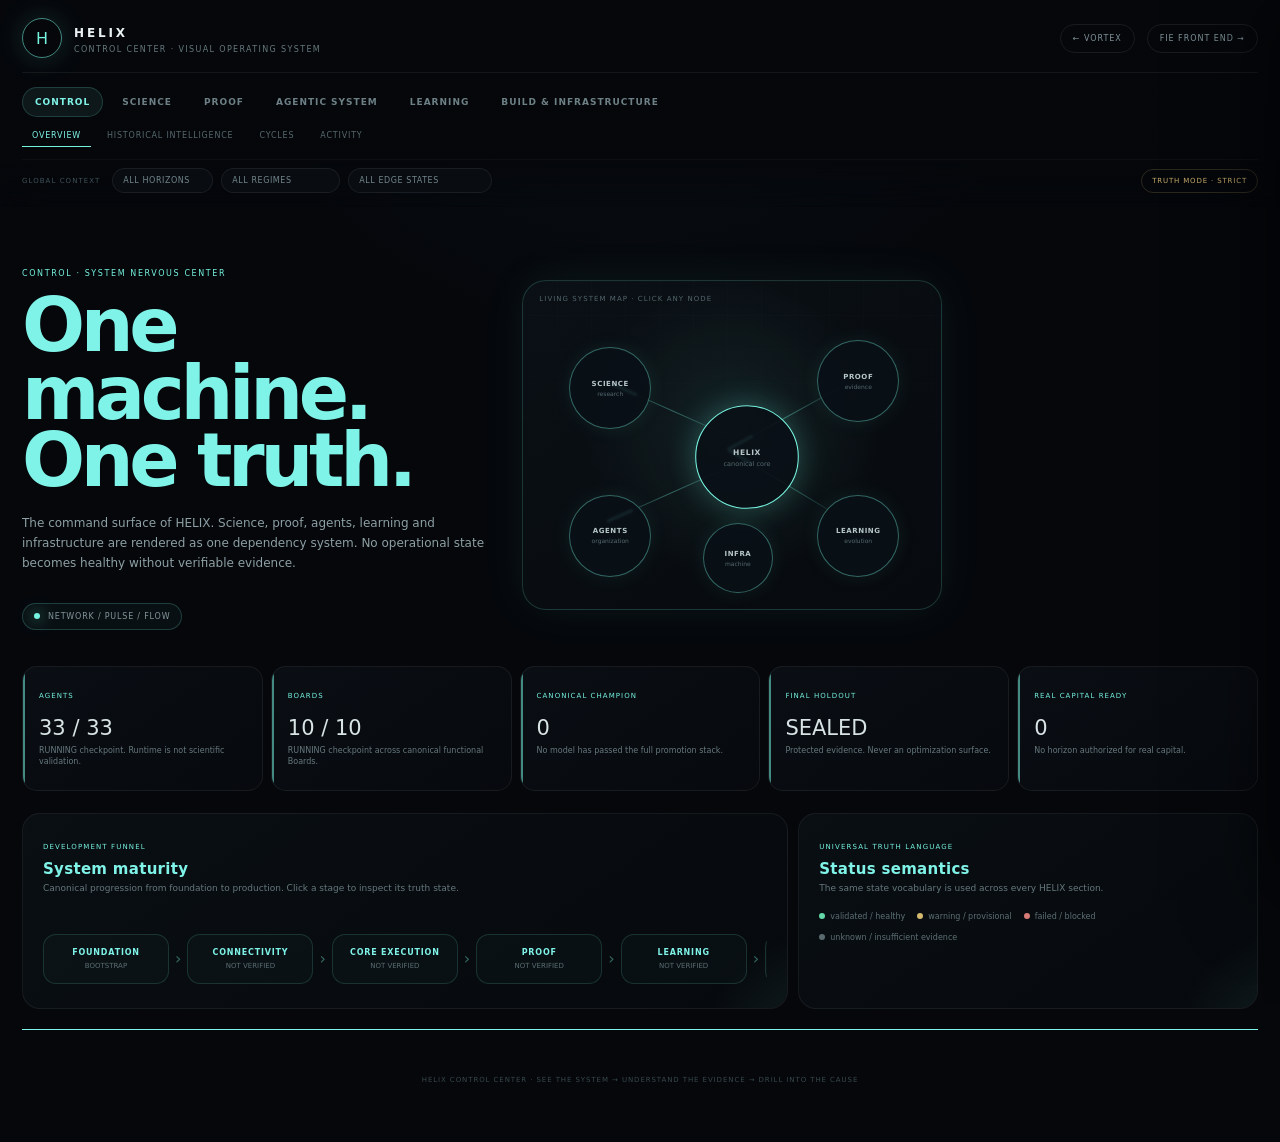
==== commit 69f782fc: "Link HELIX to VORTEX master shell" ====
--- a/control/index.html
+++ b/control/index.html
@@ -1,4 +1,4 @@
-<!doctype html><html lang="en"><head><meta charset="utf-8"><meta name="viewport" content="width=device-width,initial-scale=1"><meta name="theme-color" content="#05070b"><title>HELIX · Control Center</title><link rel="stylesheet" href="/assets/helix.css"><link rel="stylesheet" href="/assets/control-identity.css"></head><body><div class="control-shell" data-theme="overview"><div class="topbar"><div class="brand-row"><div class="brand"><span class="brand-mark">H</span><div><b>HELIX</b><small>CONTROL CENTER · VISUAL OPERATING SYSTEM</small></div></div><a class="front-link" href="/">← FIE FRONT END</a></div><nav class="macro-nav" aria-label="HELIX primary navigation"><button class="active" data-macro="control">CONTROL</button><button data-macro="science">SCIENCE</button><button data-macro="proof">PROOF</button><button data-macro="agents">AGENTIC SYSTEM</button><button data-macro="learning">LEARNING</button><button data-macro="build">BUILD & INFRASTRUCTURE</button></nav><nav class="sub-nav" aria-label="HELIX section navigation"></nav><div class="filterbar"><span class="filter-label">GLOBAL CONTEXT</span><select id="horizon"><option>ALL HORIZONS</option><option>24H</option><option>30D</option><option>90D</option><option>120D</option><option>150D</option><option>1Y</option></select><select id="regime"><option>ALL REGIMES</option><option>REGIME UNKNOWN</option></select><select id="edge"><option>ALL EDGE STATES</option><option>HIGH EDGE</option><option>MEDIUM EDGE</option><option>LOW EDGE</option><option>NO EDGE</option><option>INSUFFICIENT EVIDENCE</option></select><span class="truth-tag">TRUTH MODE · STRICT</span></div></div><main>
+<!doctype html><html lang="en"><head><meta charset="utf-8"><meta name="viewport" content="width=device-width,initial-scale=1"><meta name="theme-color" content="#05070b"><title>HELIX · Control Center</title><link rel="stylesheet" href="/assets/helix.css"><link rel="stylesheet" href="/assets/control-identity.css"></head><body><div class="control-shell" data-theme="overview"><div class="topbar"><div class="brand-row"><div class="brand"><span class="brand-mark">H</span><div><b>HELIX</b><small>CONTROL CENTER · VISUAL OPERATING SYSTEM</small></div></div><div style="display:flex;gap:12px;align-items:center"><a class="front-link" href="/vortex/">← VORTEX</a><a class="front-link" href="/">FIE FRONT END →</a></div></div><nav class="macro-nav" aria-label="HELIX primary navigation"><button class="active" data-macro="control">CONTROL</button><button data-macro="science">SCIENCE</button><button data-macro="proof">PROOF</button><button data-macro="agents">AGENTIC SYSTEM</button><button data-macro="learning">LEARNING</button><button data-macro="build">BUILD & INFRASTRUCTURE</button></nav><nav class="sub-nav" aria-label="HELIX section navigation"></nav><div class="filterbar"><span class="filter-label">GLOBAL CONTEXT</span><select id="horizon"><option>ALL HORIZONS</option><option>24H</option><option>30D</option><option>90D</option><option>120D</option><option>150D</option><option>1Y</option></select><select id="regime"><option>ALL REGIMES</option><option>REGIME UNKNOWN</option></select><select id="edge"><option>ALL EDGE STATES</option><option>HIGH EDGE</option><option>MEDIUM EDGE</option><option>LOW EDGE</option><option>NO EDGE</option><option>INSUFFICIENT EVIDENCE</option></select><span class="truth-tag">TRUTH MODE · STRICT</span></div></div><main>
 <section class="view active" data-view="overview"><div class="hero"><div><span class="eyebrow">Control · System Nervous Center</span><h1>One machine.<br>One truth.</h1><p>The command surface of HELIX. Science, proof, agents, learning and infrastructure are rendered as one dependency system. No operational state becomes healthy without verifiable evidence.</p><div class="identity-chip"><i></i> NETWORK / PULSE / FLOW</div></div><div class="viz" id="system-map"><span class="viz-label">Living system map · click any node</span><span class="diagram-line pulse-line" style="left:49%;top:51%;width:31%;transform:rotate(-29deg)"></span><span class="diagram-line pulse-line" style="left:49%;top:51%;width:30%;transform:rotate(31deg)"></span><span class="diagram-line pulse-line" style="left:21%;top:31%;width:33%;transform:rotate(24deg)"></span><span class="diagram-line pulse-line" style="left:20%;top:73%;width:34%;transform:rotate(-24deg)"></span><button class="diagram-node" data-jump="pattern" data-title="Science" data-desc="Pattern discovery, forecasting, regimes and portfolio probability." style="left:11%;top:20%;width:82px;height:82px"><span><b>SCIENCE</b><small>research</small></span></button><button class="diagram-node" data-jump="proof" data-title="Proof" data-desc="Independent scientific validation, falsification and protected holdout." style="right:10%;top:18%;width:82px;height:82px"><span><b>PROOF</b><small>evidence</small></span></button><button class="diagram-node selected" data-title="HELIX" data-desc="Canonical coordination point across the complete operating system." style="left:42%;top:39%;width:96px;height:96px"><span><b>HELIX</b><small>canonical core</small></span></button><button class="diagram-node" data-jump="agents" data-title="Agentic System" data-desc="Functional organization, ownership, handoffs and runtime state." style="left:11%;bottom:10%;width:82px;height:82px"><span><b>AGENTS</b><small>organization</small></span></button><button class="diagram-node" data-jump="learning" data-title="Learning" data-desc="TMLE, replay, error memory, drift and controlled improvement." style="right:10%;bottom:10%;width:82px;height:82px"><span><b>LEARNING</b><small>evolution</small></span></button><button class="diagram-node" data-jump="infra" data-title="Infrastructure" data-desc="Layerbase, pipelines, APIs, deployment, continuity and system health." style="left:43%;bottom:5%;width:70px;height:70px"><span><b>INFRA</b><small>machine</small></span></button></div></div><div class="metric-strip"><div class="metric"><small>AGENTS</small><b>33 / 33</b><span>RUNNING checkpoint. Runtime is not scientific validation.</span></div><div class="metric"><small>BOARDS</small><b>10 / 10</b><span>RUNNING checkpoint across canonical functional Boards.</span></div><div class="metric"><small>CANONICAL CHAMPION</small><b>0</b><span>No model has passed the full promotion stack.</span></div><div class="metric"><small>FINAL HOLDOUT</small><b>SEALED</b><span>Protected evidence. Never an optimization surface.</span></div><div class="metric"><small>REAL CAPITAL READY</small><b>0</b><span>No horizon authorized for real capital.</span></div></div><div class="grid-2"><section class="panel"><div class="panel-title"><small>DEVELOPMENT FUNNEL</small><h2>System maturity</h2><p>Canonical progression from foundation to production. Click a stage to inspect its truth state.</p></div><div class="flowline"><div class="flow-node inspectable" data-title="Foundation" data-desc="UI foundation and canonical structure exist." data-state="BOOTSTRAP"><b>FOUNDATION</b><small>BOOTSTRAP</small></div><span class="flow-arrow">›</span><div class="flow-node inspectable" data-title="Connectivity" data-desc="Runtime, data and telemetry connectivity must be evidenced." data-state="NOT VERIFIED"><b>CONNECTIVITY</b><small>NOT VERIFIED</small></div><span class="flow-arrow">›</span><div class="flow-node inspectable" data-title="Core Execution" data-desc="Forecasting and scientific execution require canonical runtime receipts." data-state="NOT VERIFIED"><b>CORE EXECUTION</b><small>NOT VERIFIED</small></div><span class="flow-arrow">›</span><div class="flow-node inspectable" data-title="Proof" data-desc="Independent validation gates must run on real experiments." data-state="NOT VERIFIED"><b>PROOF</b><small>NOT VERIFIED</small></div><span class="flow-arrow">›</span><div class="flow-node inspectable" data-title="Learning" data-desc="TMLE, error memory and drift must consume verified outcomes." data-state="NOT VERIFIED"><b>LEARNING</b><small>NOT VERIFIED</small></div><span class="flow-arrow">›</span><div class="flow-node inspectable" data-title="Production" data-desc="Production maturity stays locked until prior stages are evidenced." data-state="LOCKED"><b>PRODUCTION</b><small>LOCKED</small></div></div></section><section class="panel"><div class="panel-title"><small>UNIVERSAL TRUTH LANGUAGE</small><h2>Status semantics</h2><p>The same state vocabulary is used across every HELIX section.</p></div><div class="legend"><span><i class="ok"></i>validated / healthy</span><span><i class="warn"></i>warning / provisional</span><span><i class="bad"></i>failed / blocked</span><span><i class="unknown"></i>unknown / insufficient evidence</span></div></section></div></section>
 <section class="view" data-view="pattern"><div class="hero"><div><span class="eyebrow">Science · Pattern Intelligence Laboratory</span><h1>Discover.<br>Mutate. Falsify.</h1><p>Patterns are represented as an experimental constellation rather than a table. Families, interactions, horizons, regimes and synthesis recipes become one explorable research space.</p><div class="identity-chip"><i></i> DNA / CONSTELLATION / MUTATION</div></div><div class="viz" id="pattern-constellation"><span class="viz-label">Pattern constellation · structural view</span></div></div><div class="metric-strip"><div class="metric"><small>PRICE</small><b>—</b><span>Momentum, trend, volatility and recovery signals.</span></div><div class="metric"><small>FUNDAMENTALS</small><b>—</b><span>Valuation, earnings, guidance and revisions.</span></div><div class="metric"><small>MACRO</small><b>—</b><span>Rates, FX, commodities and macro interactions.</span></div><div class="metric"><small>NEWS / EVENTS</small><b>—</b><span>Sentiment, novelty and event-driven patterns.</span></div><div class="metric"><small>ENSEMBLES</small><b>—</b><span>Synthetic patterns and multi-pattern recipes.</span></div></div><div class="grid-2"><section class="panel"><div class="panel-title"><small>PATTERN × HORIZON</small><h2>Research matrix</h2><p>Every horizon is treated as a separate predictive problem. Cells stay unscored until evidence exists.</p></div><div class="matrix"><div class="head">FAMILY</div><div class="head">24H</div><div class="head">30D</div><div class="head">90D</div><div class="head">120D</div><div class="head">150D</div><div class="head">1Y</div><div class="head">PRICE</div><div class="cell inspectable" data-title="PRICE · 24H" data-state="UNMEASURED"></div><div class="cell"></div><div class="cell"></div><div class="cell"></div><div class="cell"></div><div class="cell"></div><div class="head">FUND.</div><div class="cell"></div><div class="cell"></div><div class="cell"></div><div class="cell"></div><div class="cell"></div><div class="cell"></div><div class="head">MACRO</div><div class="cell"></div><div class="cell"></div><div class="cell"></div><div class="cell"></div><div class="cell"></div><div class="cell"></div><div class="head">NEWS</div><div class="cell"></div><div class="cell"></div><div class="cell"></div><div class="cell"></div><div class="cell"></div><div class="cell"></div></div></section><section class="panel"><div class="panel-title"><small>SCIENTIFIC LIFECYCLE</small><h2>Generate → challenge</h2><p>Candidate patterns cannot become canonical without passing independent proof.</p></div><div class="flowline"><div class="flow-node"><b>GENERATE</b><small>candidate</small></div><span class="flow-arrow">›</span><div class="flow-node"><b>TEST</b><small>validation</small></div><span class="flow-arrow">›</span><div class="flow-node"><b>REJECT / RETAIN</b><small>falsify</small></div><span class="flow-arrow">›</span><div class="flow-node"><b>COMBINE</b><small>synthesis</small></div><span class="flow-arrow">›</span><div class="flow-node"><b>CHALLENGE</b><small>champion</small></div></div><span class="status-pill">TELEMETRY PENDING</span></section></div></section>
 <section class="view" data-view="forecast"><div class="hero"><div><span class="eyebrow">Science · Forecasting</span><h1>Probability<br>through time.</h1><p>Forecasting keeps directional probability, benchmark outperformance and economically meaningful return strictly separate across 24H, 30D, 90D, 120D, 150D and 1Y.</p><div class="identity-chip"><i></i> TIME / CONE / UNCERTAINTY</div></div><div class="viz"><span class="viz-label">Future cone · structural wireframe</span><div class="future-cone"><svg viewBox="0 0 520 250" role="img" aria-label="Future probability cone"><line class="cone-axis" x1="35" y1="125" x2="490" y2="125"/><line class="cone-axis" x1="35" y1="20" x2="35" y2="230"/><path class="cone-path" d="M35,125 C145,95 290,55 490,25 L490,225 C290,195 145,155 35,125 Z"/><path class="cone-mid" d="M35,125 C165,122 300,126 490,125"/><text class="cone-label" x="390" y="18">UNCERTAINTY</text><text class="cone-label" x="39" y="242">T0</text><text class="cone-label" x="458" y="242">1Y</text></svg></div></div></div><div class="metric-strip"><div class="metric"><small>P(UP / DOWN)</small><b>—</b><span>Directional probability at the selected horizon.</span></div><div class="metric"><small>P(BEAT BENCHMARK)</small><b>—</b><span>Probability of benchmark outperformance.</span></div><div class="metric"><small>P(ECON RETURN)</small><b>—</b><span>Probability of economically meaningful return.</span></div><div class="metric"><small>CALIBRATION</small><b>—</b><span>Reliability of stated probabilities.</span></div><div class="metric"><small>COVERAGE</small><b>—</b><span>Share of opportunities for which HELIX claims edge.</span></div></div></section>
--- a/assets/control-identity.css
+++ b/assets/control-identity.css
@@ -1 +1,20 @@
-*{box-sizing:border-box}html{scroll-behavior:smooth}body{margin:0;overflow-x:hidden;background:#05070b;color:#eaf1f3;font-family:Inter,ui-sans-serif,system-ui,-apple-system,sans-serif;background-image:radial-gradient(circle at 50% -10%,#16323755,transparent 32%)}button,select{font:inherit}.control-shell{--accent:#76f3df;--accent-rgb:118,243,223;--accent2:#52b8ff;max-width:1680px;margin:auto;padding:18px 22px 40px}.control-shell[data-theme=pattern]{--accent:#b68cff;--accent-rgb:182,140,255;--accent2:#ff72c8}.control-shell[data-theme=forecast]{--accent:#7fa8ff;--accent-rgb:127,168,255;--accent2:#63e9ff}.control-shell[data-theme=proof]{--accent:#63d7ff;--accent-rgb:99,215,255;--accent2:#7fffc4}.control-shell[data-theme=portfolio]{--accent:#e6c36b;--accent-rgb:230,195,107;--accent2:#ff8f66}.control-shell[data-theme=regime]{--accent:#69e0a9;--accent-rgb:105,224,169;--accent2:#8ec5ff}.control-shell[data-theme=agents]{--accent:#56d7ff;--accent-rgb:86,215,255;--accent2:#b58cff}.control-shell[data-theme=learning]{--accent:#ff8ca5;--accent-rgb:255,140,165;--accent2:#a98cff}.control-shell[data-theme=infra]{--accent:#7be0a8;--accent-rgb:123,224,168;--accent2:#75a9ff}.control-shell[data-theme=manual]{--accent:#d6b870;--accent-rgb:214,184,112;--accent2:#f0e0aa}.topbar{position:sticky;top:0;z-index:50;margin:-18px -22px 0;padding:18px 22px 0;background:linear-gradient(180deg,#05070b 0%,#05070bf2 78%,#05070b00);backdrop-filter:blur(22px)}.brand-row{display:flex;align-items:center;justify-content:space-between;gap:18px;padding-bottom:14px;border-bottom:1px solid #ffffff10}.brand{display:flex;align-items:center;gap:12px}.brand-mark{width:40px;height:40px;border:1px solid rgba(var(--accent-rgb),.55);border-radius:50%;display:grid;place-items:center;color:var(--accent);box-shadow:0 0 28px rgba(var(--accent-rgb),.16);transition:.35s}.brand b{font-size:12px;letter-spacing:.24em}.brand small{display:block;margin-top:4px;color:#66797e;font-size:8px;letter-spacing:.17em}.front-link{color:#7e9298;text-decoration:none;font-size:8px;letter-spacing:.12em;border:1px solid #ffffff14;border-radius:999px;padding:9px 12px}.macro-nav,.sub-nav{display:flex;gap:6px;overflow:auto;scrollbar-width:none}.macro-nav{padding:14px 0 8px}.sub-nav{padding:0 0 12px}.macro-nav::-webkit-scrollbar,.sub-nav::-webkit-scrollbar{display:none}.macro-nav button,.sub-nav button{border:0;background:transparent;white-space:nowrap;cursor:pointer;transition:.25s}.macro-nav button{padding:10px 13px;border-radius:999px;color:#6d8085;font-size:9px;font-weight:650;letter-spacing:.11em}.macro-nav button:hover{color:#c3d1d4;background:#ffffff08}.macro-nav button.active{color:var(--accent);background:rgba(var(--accent-rgb),.075);box-shadow:inset 0 0 0 1px rgba(var(--accent-rgb),.18)}.sub-nav button{padding:6px 10px;color:#56696e;font-size:8px;letter-spacing:.1em;border-bottom:1px solid transparent}.sub-nav button.active{color:#b9c8cb;border-color:var(--accent)}.filterbar{display:flex;align-items:center;gap:8px;overflow:auto;padding:8px 0 14px;border-top:1px solid #ffffff08}.filterbar .filter-label{font-size:7px;letter-spacing:.15em;color:#40545a;margin-right:4px}.filterbar select{appearance:none;background:#090d12;border:1px solid #ffffff12;color:#71858a;border-radius:999px;padding:7px 22px 7px 10px;font-size:8px;letter-spacing:.07em}.truth-tag{margin-left:auto;white-space:nowrap;color:#c8ae6a;border:1px solid #c8ae6a33;border-radius:999px;padding:7px 10px;font-size:7px;letter-spacing:.12em}.view{display:none;animation:viewIn .36s ease}.view.active{display:block}@keyframes viewIn{from{opacity:0;transform:translateY(7px)}to{opacity:1;transform:none}}.hero{display:grid;grid-template-columns:minmax(0,1fr) minmax(400px,.9fr);gap:34px;align-items:center;min-height:430px;padding:54px 0 28px}.eyebrow{font-size:8px;letter-spacing:.2em;color:var(--accent);text-transform:uppercase}.hero h1{font-size:clamp(42px,5.8vw,86px);line-height:.91;letter-spacing:-.058em;margin:12px 0 18px}.hero p{max-width:720px;color:#8da0a5;font-size:12px;line-height:1.7}.identity-chip{display:inline-flex;gap:8px;align-items:center;margin-top:17px;color:#82959a;border:1px solid rgba(var(--accent-rgb),.2);background:rgba(var(--accent-rgb),.04);padding:8px 11px;border-radius:999px;font-size:8px;letter-spacing:.1em}.identity-chip i{width:6px;height:6px;border-radius:50%;background:var(--accent);box-shadow:0 0 15px var(--accent)}.viz{position:relative;min-height:330px;border:1px solid rgba(var(--accent-rgb),.18);border-radius:24px;overflow:hidden;background:radial-gradient(circle at 50% 45%,rgba(var(--accent-rgb),.09),transparent 54%),linear-gradient(145deg,#0a1015,#070a0e);box-shadow:0 0 45px rgba(var(--accent-rgb),.07)}.viz:after{content:"";position:absolute;inset:0;pointer-events:none;background:linear-gradient(90deg,#ffffff03 1px,transparent 1px),linear-gradient(#ffffff03 1px,transparent 1px);background-size:34px 34px;mask-image:linear-gradient(to bottom,black,transparent 85%)}.viz-label{position:absolute;z-index:4;left:16px;top:14px;color:#53666c;font-size:7px;letter-spacing:.15em;text-transform:uppercase}.diagram-node{position:absolute;z-index:5;border:1px solid rgba(var(--accent-rgb),.38);background:#091016e8;color:#b7c7ca;border-radius:50%;display:grid;place-items:center;text-align:center;cursor:pointer;transition:.25s;box-shadow:0 0 20px rgba(var(--accent-rgb),.08)}.diagram-node:hover,.diagram-node.selected{transform:scale(1.08);border-color:var(--accent);box-shadow:0 0 28px rgba(var(--accent-rgb),.28)}.diagram-node b{display:block;font-size:7px;letter-spacing:.08em}.diagram-node small{display:block;color:#53686d;font-size:6px;margin-top:2px}.diagram-line{position:absolute;z-index:2;height:1px;background:linear-gradient(90deg,rgba(var(--accent-rgb),.05),rgba(var(--accent-rgb),.36),rgba(var(--accent-rgb),.05));transform-origin:left center;pointer-events:none}.pulse-line:after{content:"";position:absolute;top:-1px;width:28px;height:3px;background:var(--accent);filter:blur(1px);animation:flow 3.2s linear infinite}@keyframes flow{from{left:0;opacity:0}15%{opacity:.7}85%{opacity:.7}to{left:calc(100% - 25px);opacity:0}}.metric-strip{display:grid;grid-template-columns:repeat(5,1fr);gap:8px;margin:8px 0 12px}.metric{position:relative;min-height:125px;padding:16px;border:1px solid #ffffff10;border-radius:15px;background:linear-gradient(145deg,#0b1015e8,#070a0ee8);overflow:hidden}.metric:before{content:"";position:absolute;left:0;top:0;bottom:0;width:2px;background:var(--accent);opacity:.55}.metric small{font-size:7px;color:var(--accent);letter-spacing:.15em}.metric b{display:block;margin:14px 0 5px;color:#d8e3e5;font-size:21px;font-weight:450}.metric span{display:block;color:#66797e;font-size:8px;line-height:1.45}.grid-2{display:grid;grid-template-columns:1.25fr .75fr;gap:10px;margin:10px 0}.grid-3{display:grid;grid-template-columns:repeat(3,1fr);gap:10px;margin:10px 0}.panel{position:relative;border:1px solid #ffffff10;border-radius:18px;background:linear-gradient(145deg,#0b1015d8,#070a0ed8);padding:20px;overflow:hidden}.panel:after{content:"";position:absolute;width:260px;height:260px;border-radius:50%;right:-170px;bottom:-175px;background:radial-gradient(circle,rgba(var(--accent-rgb),.11),transparent 68%);pointer-events:none}.panel-title small{font-size:7px;color:var(--accent);letter-spacing:.16em}.panel-title h2{font-size:15px;letter-spacing:.02em;margin:7px 0 4px}.panel-title p{margin:0 0 16px;color:#65787d;font-size:9px;line-height:1.55}.status-pill{display:inline-flex;padding:7px 10px;border-radius:999px;border:1px solid #c8a96140;color:#c9ae6a;font-size:7px;letter-spacing:.12em}.flowline{display:flex;align-items:center;gap:6px;overflow:auto;padding:22px 0 4px}.flow-node{min-width:126px;border:1px solid rgba(var(--accent-rgb),.15);border-radius:13px;padding:13px;text-align:center;background:rgba(var(--accent-rgb),.025);cursor:pointer;transition:.2s}.flow-node:hover{border-color:rgba(var(--accent-rgb),.44);transform:translateY(-2px)}.flow-node b{display:block;font-size:8px;letter-spacing:.1em}.flow-node small{display:block;color:#5b6e73;font-size:7px;margin-top:5px}.flow-arrow{color:var(--accent);opacity:.4}.legend{display:flex;gap:12px;flex-wrap:wrap}.legend span{font-size:8px;color:#5c6f74}.legend i{display:inline-block;width:6px;height:6px;border-radius:50%;margin-right:5px}.ok{background:#63d8a9}.warn{background:#d4b96e}.bad{background:#d67b76}.unknown{background:#5a6b70}.matrix{display:grid;grid-template-columns:120px repeat(6,1fr);gap:4px;margin-top:14px}.matrix>div{min-height:34px;border:1px solid #ffffff0a;border-radius:7px;display:grid;place-items:center;color:#55686d;font-size:7px}.matrix .head{color:#7a8d92;background:#ffffff03}.matrix .cell{cursor:pointer;background:rgba(var(--accent-rgb),.02)}.matrix .cell:hover{background:rgba(var(--accent-rgb),.1);border-color:rgba(var(--accent-rgb),.3)}.gate-row{display:grid;grid-template-columns:repeat(5,1fr);gap:9px;margin-top:18px}.gate{position:relative;min-height:150px;border:1px solid rgba(var(--accent-rgb),.15);border-radius:14px;display:flex;flex-direction:column;justify-content:center;align-items:center;text-align:center;background:linear-gradient(180deg,rgba(var(--accent-rgb),.05),transparent);cursor:pointer}.gate:after{content:"";position:absolute;right:-10px;top:50%;width:10px;height:1px;background:rgba(var(--accent-rgb),.35)}.gate:last-child:after{display:none}.gate i{width:9px;height:9px;border-radius:50%;background:#806f46;box-shadow:0 0 12px #806f46}.gate b{font-size:8px;letter-spacing:.1em;margin-top:10px}.gate small{font-size:7px;color:#56696e;margin-top:5px}.holdout{border-color:#d4b96e55!important;box-shadow:inset 0 0 30px #d4b96e08}.orbit{position:absolute;border:1px solid rgba(var(--accent-rgb),.18);border-radius:50%;left:50%;top:54%;transform:translate(-50%,-50%);pointer-events:none}.orbit.o1{width:100px;height:100px}.orbit.o2{width:185px;height:185px}.orbit.o3{width:270px;height:270px}.orbit-center{position:absolute;z-index:6;left:50%;top:54%;transform:translate(-50%,-50%);width:62px;height:62px;border-radius:50%;border:1px solid var(--accent);background:#091016;display:grid;place-items:center;text-align:center;color:var(--accent);font-size:7px;letter-spacing:.08em}.satellite{position:absolute;z-index:7;width:34px;height:34px;border-radius:50%;border:1px solid rgba(var(--accent-rgb),.4);background:#091016;display:grid;place-items:center;color:#7d9095;font-size:6px;cursor:pointer;transition:.2s}.satellite:hover{border-color:var(--accent);color:#d7e4e6;box-shadow:0 0 20px rgba(var(--accent-rgb),.25)}.landscape{position:absolute;inset:45px 25px 25px;display:grid;grid-template-columns:repeat(5,1fr);gap:6px;align-items:end}.land{border:1px solid rgba(var(--accent-rgb),.13);border-radius:14px 14px 4px 4px;background:linear-gradient(180deg,rgba(var(--accent-rgb),.14),rgba(var(--accent-rgb),.015));cursor:pointer;transition:.2s}.land:hover{background:linear-gradient(180deg,rgba(var(--accent-rgb),.25),rgba(var(--accent-rgb),.03))}.land small{display:block;text-align:center;padding:8px 2px;color:#5d7075;font-size:6px}.future-cone{position:absolute;inset:48px 24px 24px}.future-cone svg{width:100%;height:100%}.cone-axis{stroke:#ffffff18;stroke-width:1}.cone-path{fill:rgba(var(--accent-rgb),.08);stroke:rgba(var(--accent-rgb),.38);stroke-width:1.2}.cone-mid{fill:none;stroke:var(--accent);stroke-width:1.2;stroke-dasharray:5 4}.cone-label{fill:#62757a;font-size:7px}.org-map{position:absolute;inset:48px 22px 22px;display:grid;grid-template-columns:repeat(4,1fr);grid-auto-rows:minmax(58px,auto);gap:9px}.agent{border:1px solid rgba(var(--accent-rgb),.14);border-radius:12px;padding:10px;background:rgba(var(--accent-rgb),.025);cursor:pointer;transition:.2s}.agent:hover{border-color:rgba(var(--accent-rgb),.4);background:rgba(var(--accent-rgb),.06)}.agent.governor{grid-column:2/4;text-align:center}.agent b{font-size:7px;letter-spacing:.08em}.agent small{display:block;color:#5a6d72;font-size:6px;margin-top:5px}.learning-loop{position:absolute;inset:58px 70px 42px;border:1px dashed rgba(var(--accent-rgb),.28);border-radius:50%}.loop-node{position:absolute;z-index:5;width:64px;height:64px;border-radius:50%;border:1px solid rgba(var(--accent-rgb),.35);background:#091016;display:grid;place-items:center;text-align:center;color:#82959a;font-size:6px;letter-spacing:.07em;cursor:pointer}.topology{position:absolute;inset:48px 20px 20px;display:grid;grid-template-columns:repeat(4,1fr);gap:12px;align-items:center}.topo-col{display:grid;gap:9px}.topo-node{position:relative;border:1px solid rgba(var(--accent-rgb),.15);border-radius:11px;padding:11px 8px;text-align:center;color:#82959a;font-size:7px;letter-spacing:.07em;background:rgba(var(--accent-rgb),.025);cursor:pointer;transition:.2s}.topo-node:hover{border-color:rgba(var(--accent-rgb),.42);background:rgba(var(--accent-rgb),.07)}.manual-tree{display:grid;grid-template-columns:repeat(4,1fr);gap:10px;margin-top:16px}.manual-col{border-left:1px solid rgba(var(--accent-rgb),.28);padding:9px 0 9px 12px}.manual-col b{font-size:8px;letter-spacing:.08em}.manual-col span{display:block;color:#5e7176;font-size:7px;line-height:1.5;margin-top:8px}.dev-ring{width:190px;height:190px;border-radius:50%;margin:18px auto;border:18px solid #182126;position:relative}.dev-ring:before{content:"";position:absolute;inset:-18px;border-radius:50%;border:18px solid transparent;border-top-color:#d4b96e;border-right-color:#d4b96e55;transform:rotate(18deg)}.dev-ring>div{position:absolute;inset:0;display:grid;place-items:center;text-align:center}.dev-ring b{font-size:18px;font-weight:450;color:#c6d3d6}.dev-ring small{display:block;color:#5e7176;font-size:7px;letter-spacing:.08em;margin-top:3px}.inspector{position:fixed;z-index:80;top:0;right:0;width:min(390px,94vw);height:100vh;background:#080c11f8;border-left:1px solid #ffffff12;box-shadow:-25px 0 70px #0008;transform:translateX(102%);transition:.32s ease;padding:20px;overflow:auto;backdrop-filter:blur(24px)}.inspector.open{transform:none}.inspector-head{display:flex;justify-content:space-between;gap:20px;align-items:flex-start;padding-bottom:15px;border-bottom:1px solid #ffffff10}.inspector-head small{font-size:7px;color:var(--accent);letter-spacing:.14em}.inspector-head h3{margin:6px 0 0;font-size:18px}.inspector-close{border:1px solid #ffffff15;background:transparent;color:#71858a;border-radius:50%;width:31px;height:31px;cursor:pointer}.inspect-block{padding:15px 0;border-bottom:1px solid #ffffff0d}.inspect-block b{display:block;color:#899ca1;font-size:8px;letter-spacing:.1em;margin-bottom:7px}.inspect-block p{margin:0;color:#64777c;font-size:9px;line-height:1.55}.inspect-state{display:inline-flex;margin-top:8px;border:1px solid #c8ae6a35;color:#c8ae6a;border-radius:999px;padding:6px 8px;font-size:7px;letter-spacing:.1em}.footer{text-align:center;padding:46px 0 18px;color:#37494e;font-size:7px;letter-spacing:.13em}@media(max-width:1100px){.hero{grid-template-columns:1fr}.metric-strip{grid-template-columns:repeat(3,1fr)}.grid-2{grid-template-columns:1fr}.gate-row{grid-template-columns:repeat(3,1fr)}.gate:after{display:none}}@media(max-width:700px){.control-shell{padding:14px}.topbar{margin:-14px -14px 0;padding:14px 14px 0}.hero{padding-top:34px;min-height:auto}.hero h1{font-size:48px}.viz{min-height:310px}.metric-strip,.grid-3{grid-template-columns:1fr 1fr}.gate-row{grid-template-columns:1fr 1fr}.matrix{grid-template-columns:90px repeat(3,1fr);overflow:auto}.org-map{grid-template-columns:1fr 1fr}.agent.governor{grid-column:1/3}.topology,.manual-tree{grid-template-columns:1fr 1fr}.truth-tag{display:none}}@media(max-width:470px){.metric-strip,.grid-3{grid-template-columns:1fr}.gate-row{grid-template-columns:1fr}.brand small{display:none}.front-link{font-size:6px}.hero h1{font-size:41px}.viz{min-height:290px}.topology{grid-template-columns:1fr 1fr}}+*{box-sizing:border-box}html{scroll-behavior:smooth}body{margin:0;overflow-x:hidden;background:#05070b;color:#eaf1f3;font-family:Inter,ui-sans-serif,system-ui,-apple-system,sans-serif;background-image:radial-gradient(circle at 50% -10%,#16323755,transparent 32%)}button,select{font:inherit}.control-shell{--accent:#76f3df;--accent-rgb:118,243,223;--accent2:#52b8ff;max-width:1680px;margin:auto;padding:18px 22px 40px}.control-shell[data-theme=pattern]{--accent:#b68cff;--accent-rgb:182,140,255;--accent2:#ff72c8}.control-shell[data-theme=forecast]{--accent:#7fa8ff;--accent-rgb:127,168,255;--accent2:#63e9ff}.control-shell[data-theme=proof]{--accent:#63d7ff;--accent-rgb:99,215,255;--accent2:#7fffc4}.control-shell[data-theme=portfolio]{--accent:#e6c36b;--accent-rgb:230,195,107;--accent2:#ff8f66}.control-shell[data-theme=regime]{--accent:#69e0a9;--accent-rgb:105,224,169;--accent2:#8ec5ff}.control-shell[data-theme=agents]{--accent:#56d7ff;--accent-rgb:86,215,255;--accent2:#b58cff}.control-shell[data-theme=learning]{--accent:#ff8ca5;--accent-rgb:255,140,165;--accent2:#a98cff}.control-shell[data-theme=infra]{--accent:#7be0a8;--accent-rgb:123,224,168;--accent2:#75a9ff}.control-shell[data-theme=manual]{--accent:#d6b870;--accent-rgb:214,184,112;--accent2:#f0e0aa}.topbar{position:sticky;top:0;z-index:50;margin:-18px -22px 0;padding:18px 22px 0;background:linear-gradient(180deg,#05070b 0%,#05070bf2 78%,#05070b00);backdrop-filter:blur(22px)}.brand-row{display:flex;align-items:center;justify-content:space-between;gap:18px;padding-bottom:14px;border-bottom:1px solid #ffffff10}.brand{display:flex;align-items:center;gap:12px}.brand-mark{width:40px;height:40px;border:1px solid rgba(var(--accent-rgb),.55);border-radius:50%;display:grid;place-items:center;color:var(--accent);box-shadow:0 0 28px rgba(var(--accent-rgb),.16);transition:.35s}.brand b{font-size:12px;letter-spacing:.24em}.brand small{display:block;margin-top:4px;color:#66797e;font-size:8px;letter-spacing:.17em}.front-link{color:#7e9298;text-decoration:none;font-size:8px;letter-spacing:.12em;border:1px solid #ffffff14;border-radius:999px;padding:9px 12px}.macro-nav,.sub-nav{display:flex;gap:6px;overflow:auto;scrollbar-width:none}.macro-nav{padding:14px 0 8px}.sub-nav{padding:0 0 12px}.macro-nav::-webkit-scrollbar,.sub-nav::-webkit-scrollbar{display:none}.macro-nav button,.sub-nav button{border:0;background:transparent;white-space:nowrap;cursor:pointer;transition:.25s}.macro-nav button{padding:10px 13px;border-radius:999px;color:#6d8085;font-size:9px;font-weight:650;letter-spacing:.11em}.macro-nav button:hover{color:#c3d1d4;background:#ffffff08}.macro-nav button.active{color:var(--accent);background:rgba(var(--accent-rgb),.075);box-shadow:inset 0 0 0 1px rgba(var(--accent-rgb),.18)}.sub-nav button{padding:6px 10px;color:#56696e;font-size:8px;letter-spacing:.1em;border-bottom:1px solid transparent}.sub-nav button.active{color:#b9c8cb;border-color:var(--accent)}.filterbar{display:flex;align-items:center;gap:8px;overflow:auto;padding:8px 0 14px;border-top:1px solid #ffffff08}.filterbar .filter-label{font-size:7px;letter-spacing:.15em;color:#40545a;margin-right:4px}.filterbar select{appearance:none;background:#090d12;border:1px solid #ffffff12;color:#71858a;border-radius:999px;padding:7px 22px 7px 10px;font-size:8px;letter-spacing:.07em}.truth-tag{margin-left:auto;white-space:nowrap;color:#c8ae6a;border:1px solid #c8ae6a33;border-radius:999px;padding:7px 10px;font-size:7px;letter-spacing:.12em}.view{display:none;animation:viewIn .36s ease}.view.active{display:block}@keyframes viewIn{from{opacity:0;transform:translateY(7px)}to{opacity:1;transform:none}}.hero{display:grid;grid-template-columns:minmax(0,1fr) minmax(400px,.9fr);gap:34px;align-items:center;min-height:430px;padding:54px 0 28px}.eyebrow{font-size:8px;letter-spacing:.2em;color:var(--accent);text-transform:uppercase}.hero h1{font-size:clamp(42px,5.8vw,86px);line-height:.91;letter-spacing:-.058em;margin:12px 0 18px}.hero p{max-width:720px;color:#8da0a5;font-size:12px;line-height:1.7}.identity-chip{display:inline-flex;gap:8px;align-items:center;margin-top:17px;color:#82959a;border:1px solid rgba(var(--accent-rgb),.2);background:rgba(var(--accent-rgb),.04);padding:8px 11px;border-radius:999px;font-size:8px;letter-spacing:.1em}.identity-chip i{width:6px;height:6px;border-radius:50%;background:var(--accent);box-shadow:0 0 15px var(--accent)}.viz{position:relative;min-height:330px;border:1px solid rgba(var(--accent-rgb),.18);border-radius:24px;overflow:hidden;background:radial-gradient(circle at 50% 45%,rgba(var(--accent-rgb),.09),transparent 54%),linear-gradient(145deg,#0a1015,#070a0e);box-shadow:0 0 45px rgba(var(--accent-rgb),.07)}.viz:after{content:"";position:absolute;inset:0;pointer-events:none;background:linear-gradient(90deg,#ffffff03 1px,transparent 1px),linear-gradient(#ffffff03 1px,transparent 1px);background-size:34px 34px;mask-image:linear-gradient(to bottom,black,transparent 85%)}.viz-label{position:absolute;z-index:4;left:16px;top:14px;color:#53666c;font-size:7px;letter-spacing:.15em;text-transform:uppercase}.diagram-node{position:absolute;z-index:5;border:1px solid rgba(var(--accent-rgb),.38);background:#091016e8;color:#b7c7ca;border-radius:50%;display:grid;place-items:center;text-align:center;cursor:pointer;transition:.25s;box-shadow:0 0 20px rgba(var(--accent-rgb),.08)}.diagram-node:hover,.diagram-node.selected{transform:scale(1.08);border-color:var(--accent);box-shadow:0 0 28px rgba(var(--accent-rgb),.28)}.diagram-node b{display:block;font-size:7px;letter-spacing:.08em}.diagram-node small{display:block;color:#53686d;font-size:6px;margin-top:2px}.diagram-line{position:absolute;z-index:2;height:1px;background:linear-gradient(90deg,rgba(var(--accent-rgb),.05),rgba(var(--accent-rgb),.36),rgba(var(--accent-rgb),.05));transform-origin:left center;pointer-events:none}.pulse-line:after{content:"";position:absolute;top:-1px;width:28px;height:3px;background:var(--accent);filter:blur(1px);animation:flow 3.2s linear infinite}@keyframes flow{from{left:0;opacity:0}15%{opacity:.7}85%{opacity:.7}to{left:calc(100% - 25px);opacity:0}}.metric-strip{display:grid;grid-template-columns:repeat(5,1fr);gap:8px;margin:8px 0 12px}.metric{position:relative;min-height:125px;padding:16px;border:1px solid #ffffff10;border-radius:15px;background:linear-gradient(145deg,#0b1015e8,#070a0ee8);overflow:hidden}.metric:before{content:"";position:absolute;left:0;top:0;bottom:0;width:2px;background:var(--accent);opacity:.55}.metric small{font-size:7px;color:var(--accent);letter-spacing:.15em}.metric b{display:block;margin:14px 0 5px;color:#d8e3e5;font-size:21px;font-weight:450}.metric span{display:block;color:#66797e;font-size:8px;line-height:1.45}.grid-2{display:grid;grid-template-columns:1.25fr .75fr;gap:10px;margin:10px 0}.grid-3{display:grid;grid-template-columns:repeat(3,1fr);gap:10px;margin:10px 0}.panel{position:relative;border:1px solid #ffffff10;border-radius:18px;background:linear-gradient(145deg,#0b1015d8,#070a0ed8);padding:20px;overflow:hidden}.panel:after{content:"";position:absolute;width:260px;height:260px;border-radius:50%;right:-170px;bottom:-175px;background:radial-gradient(circle,rgba(var(--accent-rgb),.11),transparent 68%);pointer-events:none}.panel-title small{font-size:7px;color:var(--accent);letter-spacing:.16em}.panel-title h2{font-size:15px;letter-spacing:.02em;margin:7px 0 4px}.panel-title p{margin:0 0 16px;color:#65787d;font-size:9px;line-height:1.55}.status-pill{display:inline-flex;padding:7px 10px;border-radius:999px;border:1px solid #c8a96140;color:#c9ae6a;font-size:7px;letter-spacing:.12em}.flowline{display:flex;align-items:center;gap:6px;overflow:auto;padding:22px 0 4px}.flow-node{min-width:126px;border:1px solid rgba(var(--accent-rgb),.15);border-radius:13px;padding:13px;text-align:center;background:rgba(var(--accent-rgb),.025);cursor:pointer;transition:.2s}.flow-node:hover{border-color:rgba(var(--accent-rgb),.44);transform:translateY(-2px)}.flow-node b{display:block;font-size:8px;letter-spacing:.1em}.flow-node small{display:block;color:#5b6e73;font-size:7px;margin-top:5px}.flow-arrow{color:var(--accent);opacity:.4}.legend{display:flex;gap:12px;flex-wrap:wrap}.legend span{font-size:8px;color:#5c6f74}.legend i{display:inline-block;width:6px;height:6px;border-radius:50%;margin-right:5px}.ok{background:#63d8a9}.warn{background:#d4b96e}.bad{background:#d67b76}.unknown{background:#5a6b70}.matrix{display:grid;grid-template-columns:120px repeat(6,1fr);gap:4px;margin-top:14px}.matrix>div{min-height:34px;border:1px solid #ffffff0a;border-radius:7px;display:grid;place-items:center;color:#55686d;font-size:7px}.matrix .head{color:#7a8d92;background:#ffffff03}.matrix .cell{cursor:pointer;background:rgba(var(--accent-rgb),.02)}.matrix .cell:hover{background:rgba(var(--accent-rgb),.1);border-color:rgba(var(--accent-rgb),.3)}.gate-row{display:grid;grid-template-columns:repeat(5,1fr);gap:9px;margin-top:18px}.gate{position:relative;min-height:150px;border:1px solid rgba(var(--accent-rgb),.15);border-radius:14px;display:flex;flex-direction:column;justify-content:center;align-items:center;text-align:center;background:linear-gradient(180deg,rgba(var(--accent-rgb),.05),transparent);cursor:pointer}.gate:after{content:"";position:absolute;right:-10px;top:50%;width:10px;height:1px;background:rgba(var(--accent-rgb),.35)}.gate:last-child:after{display:none}.gate i{width:9px;height:9px;border-radius:50%;background:#806f46;box-shadow:0 0 12px #806f46}.gate b{font-size:8px;letter-spacing:.1em;margin-top:10px}.gate small{font-size:7px;color:#56696e;margin-top:5px}.holdout{border-color:#d4b96e55!important;box-shadow:inset 0 0 30px #d4b96e08}.orbit{position:absolute;border:1px solid rgba(var(--accent-rgb),.18);border-radius:50%;left:50%;top:54%;transform:translate(-50%,-50%);pointer-events:none}.orbit.o1{width:100px;height:100px}.orbit.o2{width:185px;height:185px}.orbit.o3{width:270px;height:270px}.orbit-center{position:absolute;z-index:6;left:50%;top:54%;transform:translate(-50%,-50%);width:62px;height:62px;border-radius:50%;border:1px solid var(--accent);background:#091016;display:grid;place-items:center;text-align:center;color:var(--accent);font-size:7px;letter-spacing:.08em}.satellite{position:absolute;z-index:7;width:34px;height:34px;border-radius:50%;border:1px solid rgba(var(--accent-rgb),.4);background:#091016;display:grid;place-items:center;color:#7d9095;font-size:6px;cursor:pointer;transition:.2s}.satellite:hover{border-color:var(--accent);color:#d7e4e6;box-shadow:0 0 20px rgba(var(--accent-rgb),.25)}.landscape{position:absolute;inset:45px 25px 25px;display:grid;grid-template-columns:repeat(5,1fr);gap:6px;align-items:end}.land{border:1px solid rgba(var(--accent-rgb),.13);border-radius:14px 14px 4px 4px;background:linear-gradient(180deg,rgba(var(--accent-rgb),.14),rgba(var(--accent-rgb),.015));cursor:pointer;transition:.2s}.land:hover{background:linear-gradient(180deg,rgba(var(--accent-rgb),.25),rgba(var(--accent-rgb),.03))}.land small{display:block;text-align:center;padding:8px 2px;color:#5d7075;font-size:6px}.future-cone{position:absolute;inset:48px 24px 24px}.future-cone svg{width:100%;height:100%}.cone-axis{stroke:#ffffff18;stroke-width:1}.cone-path{fill:rgba(var(--accent-rgb),.08);stroke:rgba(var(--accent-rgb),.38);stroke-width:1.2}.cone-mid{fill:none;stroke:var(--accent);stroke-width:1.2;stroke-dasharray:5 4}.cone-label{fill:#62757a;font-size:7px}.org-map{position:absolute;inset:48px 22px 22px;display:grid;grid-template-columns:repeat(4,1fr);grid-auto-rows:minmax(58px,auto);gap:9px}.agent{border:1px solid rgba(var(--accent-rgb),.14);border-radius:12px;padding:10px;background:rgba(var(--accent-rgb),.025);cursor:pointer;transition:.2s}.agent:hover{border-color:rgba(var(--accent-rgb),.4);background:rgba(var(--accent-rgb),.06)}.agent.governor{grid-column:2/4;text-align:center}.agent b{font-size:7px;letter-spacing:.08em}.agent small{display:block;color:#5a6d72;font-size:6px;margin-top:5px}.learning-loop{position:absolute;inset:58px 70px 42px;border:1px dashed rgba(var(--accent-rgb),.28);border-radius:50%}.loop-node{position:absolute;z-index:5;width:64px;height:64px;border-radius:50%;border:1px solid rgba(var(--accent-rgb),.35);background:#091016;display:grid;place-items:center;text-align:center;color:#82959a;font-size:6px;letter-spacing:.07em;cursor:pointer}.topology{position:absolute;inset:48px 20px 20px;display:grid;grid-template-columns:repeat(4,1fr);gap:12px;align-items:center}.topo-col{display:grid;gap:9px}.topo-node{position:relative;border:1px solid rgba(var(--accent-rgb),.15);border-radius:11px;padding:11px 8px;text-align:center;color:#82959a;font-size:7px;letter-spacing:.07em;background:rgba(var(--accent-rgb),.025);cursor:pointer;transition:.2s}.topo-node:hover{border-color:rgba(var(--accent-rgb),.42);background:rgba(var(--accent-rgb),.07)}.manual-tree{display:grid;grid-template-columns:repeat(4,1fr);gap:10px;margin-top:16px}.manual-col{border-left:1px solid rgba(var(--accent-rgb),.28);padding:9px 0 9px 12px}.manual-col b{font-size:8px;letter-spacing:.08em}.manual-col span{display:block;color:#5e7176;font-size:7px;line-height:1.5;margin-top:8px}.dev-ring{width:190px;height:190px;border-radius:50%;margin:18px auto;border:18px solid #182126;position:relative}.dev-ring:before{content:"";position:absolute;inset:-18px;border-radius:50%;border:18px solid transparent;border-top-color:#d4b96e;border-right-color:#d4b96e55;transform:rotate(18deg)}.dev-ring>div{position:absolute;inset:0;display:grid;place-items:center;text-align:center}.dev-ring b{font-size:18px;font-weight:450;color:#c6d3d6}.dev-ring small{display:block;color:#5e7176;font-size:7px;letter-spacing:.08em;margin-top:3px}.inspector{position:fixed;z-index:80;top:0;right:0;width:min(390px,94vw);height:100vh;background:#080c11f8;border-left:1px solid #ffffff12;box-shadow:-25px 0 70px #0008;transform:translateX(102%);transition:.32s ease;padding:20px;overflow:auto;backdrop-filter:blur(24px)}.inspector.open{transform:none}.inspector-head{display:flex;justify-content:space-between;gap:20px;align-items:flex-start;padding-bottom:15px;border-bottom:1px solid #ffffff10}.inspector-head small{font-size:7px;color:var(--accent);letter-spacing:.14em}.inspector-head h3{margin:6px 0 0;font-size:18px}.inspector-close{border:1px solid #ffffff15;background:transparent;color:#71858a;border-radius:50%;width:31px;height:31px;cursor:pointer}.inspect-block{padding:15px 0;border-bottom:1px solid #ffffff0d}.inspect-block b{display:block;color:#899ca1;font-size:8px;letter-spacing:.1em;margin-bottom:7px}.inspect-block p{margin:0;color:#64777c;font-size:9px;line-height:1.55}.inspect-state{display:inline-flex;margin-top:8px;border:1px solid #c8ae6a35;color:#c8ae6a;border-radius:999px;padding:6px 8px;font-size:7px;letter-spacing:.1em}.footer{text-align:center;padding:46px 0 18px;color:#37494e;font-size:7px;letter-spacing:.13em}@media(max-width:1100px){.hero{grid-template-columns:1fr}.metric-strip{grid-template-columns:repeat(3,1fr)}.grid-2{grid-template-columns:1fr}.gate-row{grid-template-columns:repeat(3,1fr)}.gate:after{display:none}}@media(max-width:700px){.control-shell{padding:14px}.topbar{margin:-14px -14px 0;padding:14px 14px 0}.hero{padding-top:34px;min-height:auto}.hero h1{font-size:48px}.viz{min-height:310px}.metric-strip,.grid-3{grid-template-columns:1fr 1fr}.gate-row{grid-template-columns:1fr 1fr}.matrix{grid-template-columns:90px repeat(3,1fr);overflow:auto}.org-map{grid-template-columns:1fr 1fr}.agent.governor{grid-column:1/3}.topology,.manual-tree{grid-template-columns:1fr 1fr}.truth-tag{display:none}}@media(max-width:470px){.metric-strip,.grid-3{grid-template-columns:1fr}.gate-row{grid-template-columns:1fr}.brand small{display:none}.front-link{font-size:6px}.hero h1{font-size:41px}.viz{min-height:290px}.topology{grid-template-columns:1fr 1fr}}
+
+/* CANONICAL HELIX EXTENSION — verified sections */
+.history-spine{position:absolute;inset:72px 28px 28px;display:grid;grid-template-columns:repeat(5,1fr);gap:10px;align-items:center}.history-node{position:relative;border:1px solid rgba(var(--accent-rgb),.2);border-radius:15px;padding:20px 12px;text-align:center;background:rgba(var(--accent-rgb),.035);font-size:9px;letter-spacing:.08em}.history-node:not(:last-child):after{content:"→";position:absolute;right:-13px;top:50%;color:var(--accent);opacity:.5}.history-node small{display:block;color:#5f7277;font-size:6px;margin-top:5px}
+.horizon-rail{position:absolute;inset:85px 28px 55px;display:grid;grid-template-columns:repeat(6,1fr);gap:8px;align-items:center}.horizon-rail div{position:relative;border:1px solid rgba(var(--accent-rgb),.17);border-radius:50%;aspect-ratio:1;display:grid;place-items:center;text-align:center;color:#c5d3d6;font-size:10px;background:rgba(var(--accent-rgb),.035)}.horizon-rail div:after{content:"";position:absolute;right:-9px;top:50%;width:9px;height:1px;background:rgba(var(--accent-rgb),.35)}.horizon-rail div:last-child:after{display:none}.horizon-rail small{display:block;color:#5f7277;font-size:6px;margin-top:3px}
+.ceiling-bars{position:absolute;inset:66px 28px 28px;display:grid;grid-template-columns:repeat(6,1fr);gap:10px;align-items:end}.ceiling-bars div{height:100%;display:flex;flex-direction:column;justify-content:flex-end;align-items:center;gap:7px}.ceiling-bars b{font-size:8px}.ceiling-bars i{display:block;width:58%;height:var(--v);min-height:8px;border-radius:9px 9px 2px 2px;background:linear-gradient(180deg,var(--accent),rgba(var(--accent-rgb),.12));box-shadow:0 0 18px rgba(var(--accent-rgb),.12)}.ceiling-bars small{font-size:6px;color:#5e7176}
+.truth-table{display:grid;gap:7px}.truth-table div{border:1px solid #ffffff0f;border-radius:11px;padding:12px;background:#ffffff02}.truth-table b{display:block;font-size:8px}.truth-table span{display:block;color:#607278;font-size:7px;margin-top:4px}.empty-state{min-height:210px;border:1px dashed #ffffff16;border-radius:14px;display:grid;place-items:center;text-align:center;color:#7a8d92;font-size:10px}.empty-state small{display:block;color:#4f6267;font-size:7px;margin-top:5px}
+.macro-orbit{position:absolute;inset:58px 28px 30px;border:1px dashed rgba(var(--accent-rgb),.22);border-radius:50%;display:grid;place-items:center}.macro-orbit div{width:116px;height:116px;border-radius:50%;border:1px solid var(--accent);display:grid;place-items:center;text-align:center;background:#091016}.macro-orbit b{font-size:24px}.macro-orbit small{display:block;color:#5d7075;font-size:6px}.macro-orbit>span{position:absolute;border:1px solid rgba(var(--accent-rgb),.18);border-radius:999px;padding:7px 9px;color:#72868b;font-size:6px;background:#081016}.macro-orbit>span:nth-child(2){left:8%;top:20%}.macro-orbit>span:nth-child(3){right:8%;top:28%}.macro-orbit>span:nth-child(4){left:18%;bottom:10%}
+.macro-results{display:grid;grid-template-columns:repeat(4,1fr);gap:8px;margin:10px 0 14px}.macro-results div{border:1px solid #ffffff10;border-radius:13px;padding:14px;background:#0a1015}.macro-results b{display:block;font-size:8px}.macro-results span{display:block;color:#65787d;font-size:7px;line-height:1.45;margin-top:6px}.macro-results em{display:inline-flex;font-style:normal;margin-top:8px;padding:5px 7px;border-radius:999px;border:1px solid #c8ae6a35;color:#c8ae6a;font-size:6px}
+.research-funnel{display:flex;flex-direction:column;gap:6px;align-items:center;padding:8px 0}.research-funnel div{height:26px;border:1px solid rgba(var(--accent-rgb),.22);border-radius:7px;background:linear-gradient(90deg,rgba(var(--accent-rgb),.05),rgba(var(--accent-rgb),.16));display:grid;place-items:center;font-size:7px}
+.vault-viz{display:grid;place-items:center}.vault-box{width:210px;height:160px;border:1px solid #d2b66b88;border-radius:22px;display:grid;place-items:center;text-align:center;background:radial-gradient(circle at 50% 42%,#d2b66b14,transparent 42%),#091016;box-shadow:0 0 44px #d2b66b12}.vault-box b{font-size:29px;color:#d8bd72;font-weight:450}.vault-box span{display:block;color:#a18c5d;font-size:7px;letter-spacing:.13em}.vault-box small{display:block;color:#5e5a4e;font-size:6px;margin-top:7px}
+.calibration-plot{height:285px}.calibration-plot svg{width:100%;height:100%}.calibration-plot line{stroke:#244d61;stroke-width:1}.calibration-plot line:first-child{stroke-dasharray:5 6}.calibration-plot text{fill:#65787d;font-size:7px}
+.mini-kpis{display:grid;grid-template-columns:repeat(2,1fr);gap:7px}.mini-kpis div{border:1px solid #ffffff0f;border-radius:10px;padding:12px}.mini-kpis b{display:block;font-size:7px;color:#84979c}.mini-kpis span{display:block;font-size:22px;margin-top:8px;color:#bdc9cc}
+.baseline-grid,.negative-grid,.error-grid{display:grid;grid-template-columns:repeat(3,1fr);gap:7px}.baseline-grid span,.negative-grid span,.error-grid span{border:1px solid #ffffff10;border-radius:10px;padding:12px;font-size:7px;color:#83969b;background:#ffffff02}.negative-grid span{border-color:#d67b7627;color:#b98283;background:#d67b7607}.error-grid span{border-color:rgba(var(--accent-rgb),.16)}
+.board-grid-ext{display:grid;grid-template-columns:repeat(2,1fr);gap:10px}.board-grid-ext>div{position:relative;border:1px solid rgba(var(--accent-rgb),.16);border-radius:15px;padding:18px;background:linear-gradient(145deg,#0b1015,#080b0f)}.board-grid-ext b{font-size:10px}.board-grid-ext span{display:block;color:#718489;font-size:7px;margin-top:5px}.board-grid-ext small{position:absolute;right:12px;top:12px;color:var(--accent);font-size:6px;letter-spacing:.12em}
+.cycle-panel{display:flex;align-items:center;gap:22px}.cycle-ring{flex:0 0 auto;width:130px;height:130px;border-radius:50%;border:13px solid rgba(var(--accent-rgb),.12);box-shadow:inset 0 0 0 1px rgba(var(--accent-rgb),.18),0 0 30px rgba(var(--accent-rgb),.08);display:grid;place-items:center;text-align:center}.cycle-ring b{font-size:22px}.cycle-ring span{display:block;color:#607378;font-size:6px;letter-spacing:.12em}
+.activity-line{position:relative;padding-left:18px}.activity-line:before{content:"";position:absolute;left:5px;top:5px;bottom:5px;width:1px;background:rgba(var(--accent-rgb),.25)}.activity-line div{position:relative;padding:0 0 15px 10px}.activity-line div:before{content:"";position:absolute;left:-16px;top:3px;width:7px;height:7px;border-radius:50%;background:var(--accent);box-shadow:0 0 10px rgba(var(--accent-rgb),.35)}.activity-line b{display:block;font-size:8px}.activity-line span{display:block;color:#607278;font-size:7px;margin-top:3px}
+.drift-chart{height:285px}.drift-chart svg{width:100%;height:100%}.drift-chart line{stroke:#244c60;stroke-width:1}.drift-chart path{fill:none;stroke:#d4b96e;stroke-width:2.5}.drift-chart .threshold{stroke:#d67b76;stroke-dasharray:7 7}.drift-chart text{fill:#65787d;font-size:7px}
+@media(max-width:1000px){.macro-results{grid-template-columns:repeat(2,1fr)}.baseline-grid,.negative-grid,.error-grid{grid-template-columns:repeat(2,1fr)}.board-grid-ext{grid-template-columns:1fr}.history-spine{grid-template-columns:1fr 1fr;inset:52px 18px 18px}.horizon-rail{grid-template-columns:repeat(3,1fr)}}
+@media(max-width:650px){.macro-results,.baseline-grid,.negative-grid,.error-grid{grid-template-columns:1fr}.cycle-panel{display:block}.cycle-ring{margin:0 auto 18px}.ceiling-bars{gap:4px}.ceiling-bars b{font-size:6px}.ceiling-bars small{font-size:5px}}
